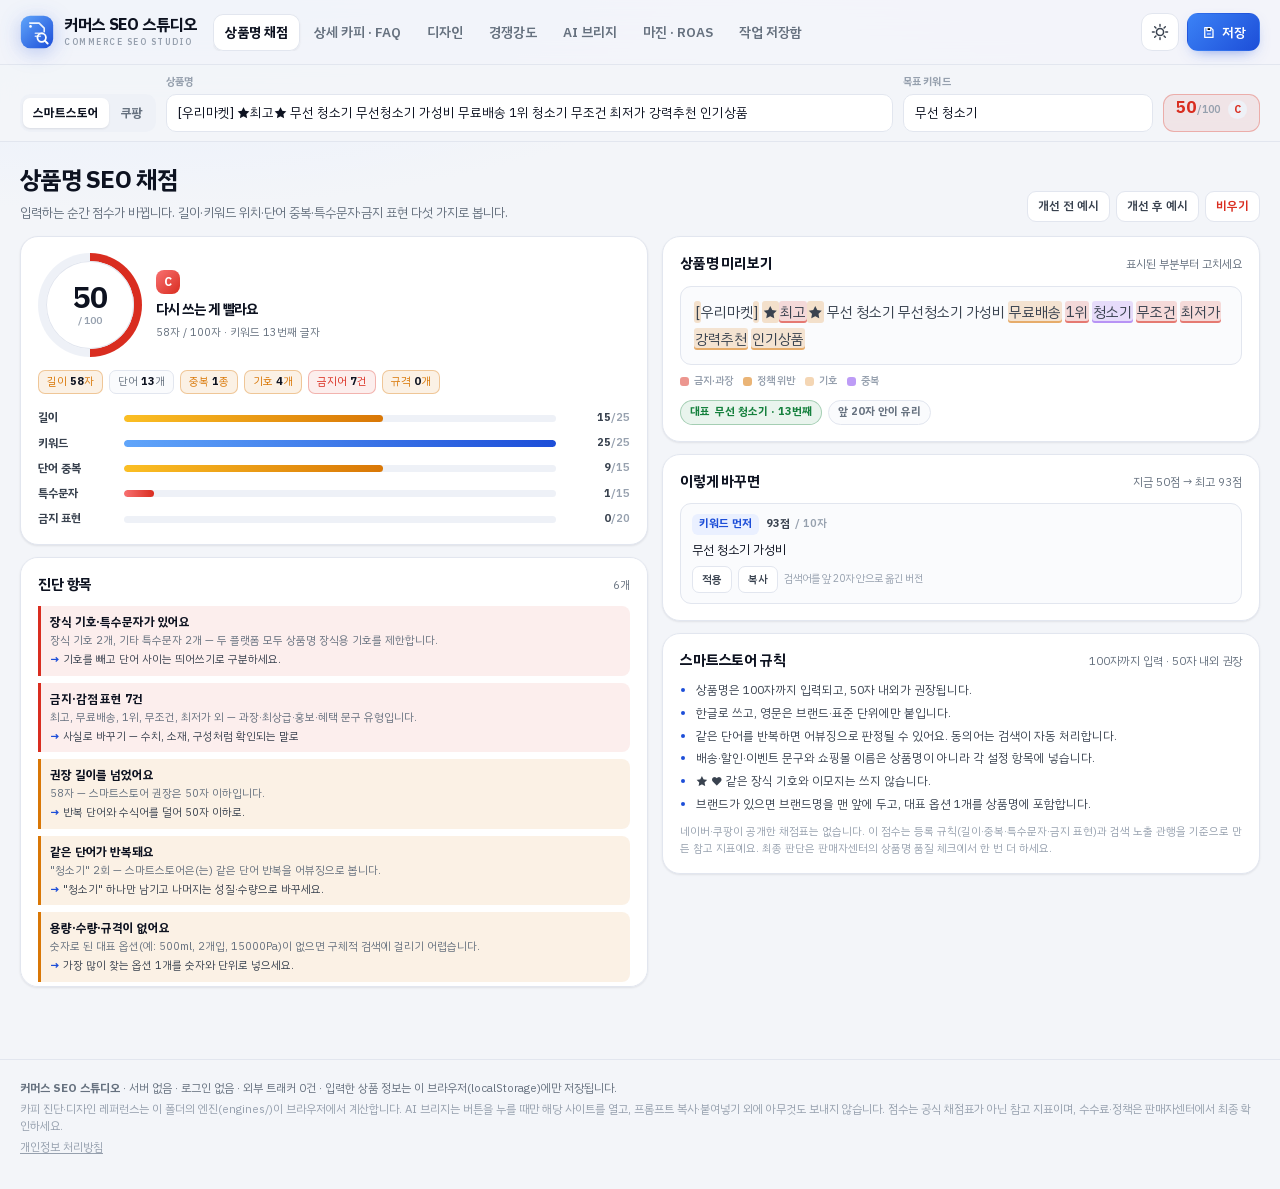
==== index.html @ bd9a681f "Deploy commerce-seo-studio static app (production files only)" ====
<!DOCTYPE html>
<html lang="ko" data-theme="light">
<head>
<meta charset="utf-8" />
<meta name="viewport" content="width=device-width, initial-scale=1, viewport-fit=cover" />
<title>커머스 SEO 스튜디오 — 상품명 채점 · 카피 심리학 · 핀터레스트 디자인 · 마진 ROAS</title>
<meta name="description" content="스마트스토어·쿠팡 상품명을 100점으로 채점하고, 8대 심리 트리거로 상세 카피를 진단하며, 핀터레스트 레퍼런스 3~4안으로 상세페이지를 리디자인합니다. 내 구독 AI 브리지 포함. 서버 없이 브라우저에만 저장됩니다." />
<meta name="theme-color" content="#ffffff" />
<meta name="color-scheme" content="light dark" />
<link rel="icon" href="favicon.svg" type="image/svg+xml" />
<link rel="stylesheet" href="styles.css" />
</head>
<body data-tab="score">
<a class="skip-link" href="#main">본문으로 바로가기</a>

<header class="topbar">
  <div class="topbar-inner">
    <a class="brand" href="#" data-action="go-score" aria-label="커머스 SEO 스튜디오 홈">
      <span class="brand-mark" aria-hidden="true">
        <svg viewBox="0 0 40 40" width="34" height="34">
          <defs>
            <linearGradient id="brandGrad" x1="0" y1="0" x2="1" y2="1">
              <stop offset="0" stop-color="#60a5fa" /><stop offset="1" stop-color="#1d4ed8" />
            </linearGradient>
          </defs>
          <rect x="1" y="1" width="38" height="38" rx="11" fill="url(#brandGrad)" />
          <path d="M11.5 9.5h11l6 6v4.2" fill="none" stroke="#fff" stroke-opacity=".9" stroke-width="1.9" stroke-linecap="round" stroke-linejoin="round" />
          <circle cx="12.4" cy="13.4" r="1.5" fill="#fff" />
          <path d="M18 21.5h9M18 25h6" stroke="#fff" stroke-opacity=".75" stroke-width="1.8" stroke-linecap="round" />
          <circle cx="25.5" cy="26.5" r="5" fill="none" stroke="#fff" stroke-width="2.1" />
          <path d="M29.2 30.2l3.3 3.3" stroke="#fff" stroke-width="2.3" stroke-linecap="round" />
        </svg>
      </span>
      <span class="brand-text">
        <strong>커머스 SEO 스튜디오</strong>
        <small>COMMERCE SEO STUDIO</small>
      </span>
    </a>

    <nav class="tabs" role="tablist" aria-label="주요 화면">
      <button class="tab is-active" role="tab" aria-selected="true" data-tab="score" aria-controls="view-score">상품명 채점</button>
      <button class="tab" role="tab" aria-selected="false" data-tab="copy" aria-controls="view-copy">상세 카피 · FAQ</button>
      <button class="tab" role="tab" aria-selected="false" data-tab="design" aria-controls="view-design">디자인</button>
      <button class="tab" role="tab" aria-selected="false" data-tab="compet" aria-controls="view-compet">경쟁강도</button>
      <button class="tab" role="tab" aria-selected="false" data-tab="bridge" aria-controls="view-bridge">AI 브리지</button>
      <button class="tab" role="tab" aria-selected="false" data-tab="margin" aria-controls="view-margin">마진 · ROAS</button>
      <button class="tab" role="tab" aria-selected="false" data-tab="saved" aria-controls="view-saved">작업 저장함<span class="tab-count" id="savedCount" hidden>0</span></button>
    </nav>

    <div class="top-actions">
      <button type="button" class="icon-btn" data-action="toggle-theme" aria-label="다크 모드로 전환" title="라이트/다크">
        <svg class="ico-sun" viewBox="0 0 20 20" width="18" height="18" aria-hidden="true"><circle cx="10" cy="10" r="4" fill="none" stroke="currentColor" stroke-width="1.7"/><path d="M10 1.6v2M10 16.4v2M1.6 10h2M16.4 10h2M4.1 4.1l1.4 1.4M14.5 14.5l1.4 1.4M15.9 4.1l-1.4 1.4M5.5 14.5l-1.4 1.4" stroke="currentColor" stroke-width="1.6" stroke-linecap="round"/></svg>
        <svg class="ico-moon" viewBox="0 0 20 20" width="18" height="18" aria-hidden="true"><path d="M16.5 12.4A7 7 0 0 1 7.6 3.5a7 7 0 1 0 8.9 8.9z" fill="none" stroke="currentColor" stroke-width="1.7" stroke-linejoin="round"/></svg>
      </button>
      <button type="button" class="btn btn-primary" data-action="open-save">
        <svg viewBox="0 0 20 20" width="15" height="15" aria-hidden="true"><path d="M5 3.5h8l3 3v10H5z" fill="none" stroke="currentColor" stroke-width="1.7" stroke-linejoin="round"/><path d="M8 3.5h5v4H8zM8 12h5" stroke="currentColor" stroke-width="1.6" stroke-linejoin="round"/></svg>
        <span class="save-label">저장</span>
      </button>
    </div>
  </div>
</header>

<div class="productbar">
  <div class="productbar-inner">
    <div class="seg" id="platformSeg" role="group" aria-label="플랫폼 선택">
      <button type="button" data-platform="smartstore" class="is-on" aria-pressed="true">스마트스토어</button>
      <button type="button" data-platform="coupang" aria-pressed="false">쿠팡</button>
    </div>

    <label class="pb-field pb-name">
      <span>상품명</span>
      <input id="productName" type="text" autocomplete="off" spellcheck="false" placeholder="예: 모아 무선 핸디 청소기 M2 15000Pa" />
    </label>

    <label class="pb-field pb-kw">
      <span>목표 키워드</span>
      <input id="productKeyword" type="text" autocomplete="off" spellcheck="false" placeholder="예: 무선 청소기 (쉼표로 여러 개)" />
    </label>

    <button type="button" class="score-chip" id="scoreChip" data-action="go-score" aria-label="상품명 점수 자세히 보기">
      <b id="chipScore">0</b><span>/100</span>
      <em id="chipGrade">대기</em>
    </button>
  </div>
</div>

<main id="main" tabindex="-1">

  <!-- ── 1. 상품명 채점 ─────────────────────────────── -->
  <section class="view" id="view-score" role="tabpanel" aria-label="상품명 SEO 채점">
    <div class="view-head">
      <div class="view-title">
        <h1>상품명 SEO 채점</h1>
        <p class="sub">입력하는 순간 점수가 바뀝니다. 길이·키워드 위치·단어 중복·특수문자·금지 표현 다섯 가지로 봅니다.</p>
      </div>
      <div class="view-actions">
        <button class="btn btn-ghost btn-sm" data-action="load-sample" data-sample="sample-before">개선 전 예시</button>
        <button class="btn btn-ghost btn-sm" data-action="load-sample" data-sample="sample-after">개선 후 예시</button>
        <button class="btn btn-ghost btn-sm danger" data-action="clear-product">비우기</button>
      </div>
    </div>

    <div class="score-grid">
      <div class="col">
        <div class="panel score-panel">
          <div class="score-head">
            <div class="ring" id="scoreRing" style="--p:0">
              <div class="ring-in"><b id="scoreTotal">0</b><span>/ 100</span></div>
            </div>
            <div class="score-meta">
              <span class="badge grade c" id="scoreGrade">C</span>
              <strong id="scoreLabel">상품명을 입력하세요</strong>
              <span class="muted" id="scoreSub">상품명과 목표 키워드를 넣으면 바로 채점합니다</span>
            </div>
          </div>
          <div class="counters" id="metricChips"></div>
          <div class="parts" id="scoreParts"></div>
        </div>

        <div class="panel issues-panel">
          <div class="panel-head"><h2>진단 항목</h2><span class="muted" id="issueCount">0</span></div>
          <div id="issueList" class="issue-list"></div>
        </div>
      </div>

      <div class="col">
        <div class="panel">
          <div class="panel-head"><h2>상품명 미리보기</h2><span class="muted">표시된 부분부터 고치세요</span></div>
          <div class="name-preview" id="namePreview"><span class="muted">상품명을 입력하면 문제 구간을 표시합니다.</span></div>
          <div class="preview-legend">
            <span><i class="lg claim"></i>금지·과장</span>
            <span><i class="lg policy"></i>정책 위반</span>
            <span><i class="lg symbol"></i>기호</span>
            <span><i class="lg dup"></i>중복</span>
          </div>
          <div class="kw-check" id="keywordCheck"></div>
        </div>

        <div class="panel">
          <div class="panel-head"><h2>이렇게 바꾸면</h2><span class="muted" id="suggestHint">금지어·중복·기호를 걷어낸 버전</span></div>
          <div id="suggestList" class="suggest-list"></div>
        </div>

        <div class="panel rules-panel">
          <div class="panel-head"><h2 id="ruleTitle">스마트스토어 규칙</h2><span class="muted" id="ruleSummary"></span></div>
          <ul class="rule-list" id="ruleList"></ul>
          <p class="foot-note" id="ruleNote"></p>
        </div>
      </div>
    </div>
  </section>

  <!-- ── 2. 상세 카피 ──────────────────────────────── -->
  <section class="view" id="view-copy" role="tabpanel" aria-label="상세페이지 카피와 FAQ" hidden>
    <div class="view-head">
      <div class="view-title">
        <h1>상세페이지 7단 카피 &amp; FAQ</h1>
        <p class="sub">장점 3개만 넣으면 후킹 헤드라인 5종, 7단 설득 카피, 예상 FAQ 5개가 바로 나옵니다. 한 번에 복사해 쓰세요.</p>
      </div>
      <div class="view-actions">
        <button class="btn btn-ghost btn-sm" data-action="copy-kit">전체 복사</button>
        <button class="btn btn-ghost btn-sm" data-action="download-kit">TXT 저장</button>
      </div>
    </div>

    <div class="copy-grid">
      <aside class="panel copy-form">
        <div class="panel-head"><h2>상품 정보</h2><span class="muted">입력하면 바로 생성</span></div>
        <p class="current-product" id="copyCurrent">상품명을 먼저 입력하세요</p>
        <div class="field">
          <label for="copyTarget">타겟 고객</label>
          <input id="copyTarget" type="text" placeholder="예: 원룸에 사는 1~2인 가구" autocomplete="off" />
        </div>
        <div class="field">
          <label for="benefit1">핵심 장점 1</label>
          <input id="benefit1" type="text" placeholder="예: 가벼운 무게로 한 손 청소" autocomplete="off" />
        </div>
        <div class="field">
          <label for="benefit2">핵심 장점 2</label>
          <input id="benefit2" type="text" placeholder="예: 헤파필터로 미세먼지 걸러냄" autocomplete="off" />
        </div>
        <div class="field">
          <label for="benefit3">핵심 장점 3</label>
          <input id="benefit3" type="text" placeholder="예: 충전 후 40분 사용" autocomplete="off" />
        </div>
        <div class="field">
          <label for="copyWeakness">단점·보완점 <span class="field-hint">숨기지 말고 한 줄</span></label>
          <input id="copyWeakness" type="text" placeholder="예: 소음이 조금 큰 편" autocomplete="off" />
        </div>
        <div class="copy-form-actions">
          <button class="btn btn-primary" data-action="copy-kit">전체 복사</button>
          <button class="btn btn-ghost" data-action="go-margin">마진 계산</button>
        </div>
        <p class="foot-note">카피는 입력한 내용을 조합해 만듭니다. 효능·최상급 표현은 넣지 않았습니다.</p>
      </aside>

      <div class="copy-out">
        <div class="panel">
          <div class="panel-head"><h2>후킹 헤드라인 5종</h2><span class="muted">첫 문장으로 쓰기</span></div>
          <div id="headlineList" class="headline-list"></div>
        </div>

        <div class="panel">
          <div class="panel-head"><h2>상세페이지 7단</h2><span class="muted">공감 → 구매 유도</span></div>
          <div id="sectionList" class="section-list"></div>
        </div>

        <div class="panel">
          <div class="panel-head"><h2>고객 예상 FAQ 5개</h2><span class="muted">문의를 미리 막기</span></div>
          <div id="faqList" class="faq-list"></div>
        </div>
      </div>
    </div>

    <div class="studio-stack">
      <div class="panel bridge-copy-panel" id="bridgeCopyPanel" hidden>
        <div class="panel-head"><h2>AI 다듬은 카피 <span class="engine-tag">브리지 결과</span></h2><span class="muted">전체 복사·TXT에 함께 담깁니다</span></div>
        <pre class="section-copy" id="bridgeCopyText"></pre>
        <div class="section-actions">
          <button class="btn btn-ghost" data-action="copy-bridge-copy">복사</button>
          <button class="btn btn-ghost danger" data-action="clear-bridge-copy">빼기</button>
        </div>
      </div>

      <div class="panel psych-panel">
        <div class="panel-head">
          <h2>카피 심리학 진단 <span class="engine-tag">8 트리거</span></h2>
          <span class="muted" id="psychSource">—</span>
        </div>
        <div class="psych-top">
          <div class="psych-score">
            <b id="psychTotal">0</b><span>/100</span>
            <em class="badge grade c" id="psychGrade">—</em>
          </div>
          <div class="psych-summary">
            <strong id="psychTitle">카피를 만들면 바로 진단합니다</strong>
            <p class="muted" id="psychDesc">상품 정보를 넣으면 8개 심리 트리거 점수와 감점 표현을 함께 계산합니다.</p>
            <div class="psych-actions">
              <button class="btn btn-ghost btn-sm" data-action="psych-from-kit">생성 카피 진단</button>
              <button class="btn btn-ghost btn-sm" data-action="psych-correct">추상어·공급자어 자동 교정</button>
              <button class="btn btn-ghost btn-sm" data-action="psych-copy">텍스트 복사</button>
            </div>
          </div>
        </div>
        <div class="trigger-grid" id="triggerGrid"></div>
        <div class="psych-cols">
          <div class="psych-col">
            <h3>먼저 고칠 것 3가지</h3>
            <div class="rec-list" id="psychRecs"></div>
          </div>
          <div class="psych-col">
            <h3>감점 표현 <span class="friction-badge" id="frictionBadge">0</span></h3>
            <div class="friction-list" id="frictionList"></div>
          </div>
        </div>
        <details class="psych-editor">
          <summary>직접 쓴 카피로 진단하기</summary>
          <textarea id="psychText" class="psych-textarea" placeholder="광고 카피·상세페이지 문장을 붙여넣으면 8트리거 점수와 감점 표현을 바로 진단합니다."></textarea>
          <p class="foot-note">여기에 붙여넣은 글은 저장하지 않습니다. 탭을 옮겨도 진단은 유지되지만 새로고침하면 사라집니다.</p>
        </details>
      </div>

      <div class="panel frame-panel">
        <div class="panel-head">
          <h2>4대 프레임워크 변환 <span class="engine-tag">PAS · BAB · AIDA · 4U</span></h2>
          <span class="muted" id="frameHint"></span>
        </div>
        <div class="frame-form">
          <label class="ff"><span>문제 한 줄</span><input id="frameProblem" type="text" autocomplete="off" placeholder="비우면 단점·타겟에서 만듭니다" /></label>
          <label class="ff"><span>증거 숫자 <i>선택</i></span><input id="frameProof" type="text" autocomplete="off" placeholder="예: 누적 8,412명, 재구매 68%" /></label>
          <label class="ff"><span>기한·수량 <i>선택</i></span><input id="frameUrgency" type="text" autocomplete="off" placeholder="예: 금요일 23시 마감" /></label>
          <label class="ff"><span>CTA</span><input id="frameCta" type="text" autocomplete="off" placeholder="3초 만에 확인하기" /></label>
        </div>
        <div class="frame-tabs" id="frameTabs" role="group" aria-label="프레임워크 선택"></div>
        <div class="frame-compare" id="frameCompare"></div>
        <div class="frame-out" id="frameOut"></div>
      </div>
    </div>
  </section>

  <!-- ── 3. 상세페이지 디자인 ───────────────────────── -->
  <section class="view" id="view-design" role="tabpanel" aria-label="상세페이지 디자인 레퍼런스" hidden>
    <div class="view-head">
      <div class="view-title">
        <h1>상세페이지 디자인</h1>
        <p class="sub">상품·타겟 맥락을 분석해 핀터레스트 고전환 레퍼런스 3~4안을 추천합니다. 하나를 고르면 팔레트·서체·여백·실사이미지 배치까지 한 번에 바뀝니다.</p>
      </div>
      <div class="view-actions">
        <button class="btn btn-ghost btn-sm" data-action="design-refresh">다시 추천</button>
        <button class="btn btn-ghost btn-sm" data-action="copy-design-css">CSS 복사</button>
        <button class="btn btn-ghost btn-sm" data-action="copy-design-html">카드 HTML</button>
      </div>
    </div>

    <div class="design-grid">
      <aside class="panel design-side">
        <div class="panel-head"><h2>상품 맥락</h2><span class="muted" id="designContextTag">자동 분석</span></div>
        <p class="current-product" id="designContext">상품명을 먼저 입력하세요</p>
        <div class="field">
          <label for="designIndustry">업종 <span class="field-hint">비우면 본문에서 추론</span></label>
          <select id="designIndustry"></select>
        </div>
        <div class="field">
          <label for="designTitle">미리보기 제목</label>
          <input id="designTitle" type="text" autocomplete="off" placeholder="예: 모아 무선 핸디 청소기 M2" />
        </div>
        <div class="field">
          <label for="designBody">서브 문구</label>
          <input id="designBody" type="text" autocomplete="off" placeholder="장점 1~2개" />
        </div>
        <div class="field-row">
          <div class="field"><label for="designCta">버튼 문구</label><input id="designCta" type="text" autocomplete="off" placeholder="3초 만에 확인하기" /></div>
          <div class="field"><label for="designBadge">배지(가격)</label><input id="designBadge" type="text" autocomplete="off" placeholder="59,000원" /></div>
        </div>
        <p class="foot-note" style="margin-top:0">구도마다 들어가는 제목 길이가 다릅니다. 넘치면 미리보기에서 단어 단위로 줄이고, 이유를 아래 “이 디자인 규칙”에 적습니다.</p>
        <div class="panel-head sub-head"><h2>레퍼런스 이미지</h2><span class="muted">색만 추출</span></div>
        <label class="upload-drop" for="designImage">
          <input type="file" id="designImage" accept="image/*" hidden />
          <span class="ud-title">핀터레스트 이미지 올리기</span>
          <span class="ud-sub">마음에 드는 레퍼런스 1장 → 배경·포인트 색을 뽑아 선택한 구도에 입힙니다.</span>
        </label>
        <div class="palette-out" id="paletteOut"></div>

        <div class="panel-head sub-head"><h2>v2 정밀 도구</h2><span class="muted" id="v2Version">엔진 2.0</span></div>

        <div class="v2-block">
          <div class="v2-step"><b>① 레퍼런스 1클릭 검색</b><span>업종·무드·글자 밀도로 검색어를 만들어 핀터레스트·비핸스를 엽니다.</span></div>
          <div class="ref-links" id="v2RefLinks"></div>
          <p class="foot-note" id="v2RefNote"></p>
        </div>

        <div class="v2-block">
          <div class="v2-step"><b>② 폰트 믹스 · 종이 질감</b><span>같은 구도에서 AI 티를 걷어내는 두 가지.</span></div>
          <div class="field-row">
            <div class="field"><label for="v2FontMix">폰트 믹스</label><select id="v2FontMix"></select></div>
            <div class="field"><label for="v2Grain">종이 질감</label><select id="v2Grain"></select></div>
          </div>
          <p class="mix-note" id="v2MixNote"></p>
          <div class="density-line" id="v2Density"></div>
        </div>

        <div class="v2-block">
          <div class="v2-step"><b>③ 내 브랜드 키트</b><span>색·폰트·질감·구도를 고정해 다음 상품에도 그대로 씁니다.</span></div>
          <input id="v2KitName" class="kit-name" type="text" maxlength="24" autocomplete="off" placeholder="예: 미니멀 리빙 브랜드" aria-label="브랜드 키트 이름" />
          <div class="palette-actions">
            <button type="button" class="btn btn-ghost" data-action="v2-save-kit">현재 카드 고정</button>
            <button type="button" class="btn btn-ghost" data-action="v2-copy-kit">JSON 복사</button>
          </div>
          <div class="kit-list" id="v2KitList"></div>
          <details class="kit-import">
            <summary>저장한 키트 JSON 붙여넣기</summary>
            <textarea id="v2KitJson" rows="3" spellcheck="false" placeholder='{"schema":"designref.brandkit/2", …}'></textarea>
            <button type="button" class="btn btn-ghost" data-action="v2-import-kit">이 키트 불러오기</button>
          </details>
        </div>
      </aside>


      <div class="design-main">
        <div class="panel">
          <div class="panel-head"><h2>레퍼런스 3~4안</h2><span class="muted" id="designContextLine"></span></div>
          <div class="ref-grid" id="refGrid"></div>
          <p class="foot-note" id="designNote"></p>
        </div>
        <div class="panel">
          <div class="panel-head"><h2>상세페이지 카드 미리보기</h2><span class="muted" id="designAppliedName"></span></div>
          <div class="design-stage" id="designStage"></div>
        </div>
        <div class="panel v2-card-panel">
          <div class="panel-head"><h2>v2 정밀 카드 <span class="engine-tag">폰트 믹스 · 질감 · 브랜드 고정</span></h2><span class="muted" id="v2CardName"></span></div>
          <div class="v2-stage" id="v2Stage"></div>
          <div class="v2-meta" id="v2Meta"></div>
          <div class="warn-list" id="v2Warnings"></div>
          <div class="copy-form-actions">
            <button type="button" class="btn btn-ghost" data-action="v2-copy-html">카드 HTML</button>
            <button type="button" class="btn btn-ghost" data-action="v2-copy-css">카드 CSS</button>
            <button type="button" class="btn btn-ghost" data-action="v2-reset">프리셋으로 돌아가기</button>
          </div>
        </div>

        <div class="panel v2-bp-panel">
          <div class="panel-head"><h2>레퍼런스 사진 → 90% 설계도 복제</h2><span class="muted" id="v2BpState">사진 1장 → JSON 1개</span></div>
          <p class="foot-note">마음에 드는 상세페이지 사진을 구독 중인 AI에 첨부하고 아래 프롬프트를 붙여넣으세요. AI가 좌표·색·폰트를 잰 JSON을 주면, 그대로 넣어 같은 구도의 카드를 이 앱에서 다시 그립니다.</p>
          <div class="bridge-actions v2-bp-actions">
            <button type="button" class="btn btn-ghost" data-action="v2-copy-vision">해부 프롬프트 복사</button>
            <button type="button" class="btn btn-ghost btn-ai chatgpt" data-action="v2-open-vision" data-target="chatgpt">ChatGPT</button>
            <button type="button" class="btn btn-ghost btn-ai claude" data-action="v2-open-vision" data-target="claude">Claude</button>
            <button type="button" class="btn btn-ghost btn-ai gemini" data-action="v2-open-vision" data-target="gemini">Gemini</button>
          </div>
          <label class="field v2-bp-field">
            <span>AI가 준 블루프린트 JSON <em class="field-hint">설명·코드블록이 섞여도 읽습니다</em></span>
            <textarea id="v2BlueprintText" rows="6" spellcheck="false" placeholder='{"canvas":{"ratio":"4:5"},"margin":0.06,"title":{…}}'></textarea>
          </label>
          <div class="bridge-result-actions">
            <button type="button" class="btn btn-primary" data-action="v2-render-blueprint">설계도 복제 렌더</button>
            <button type="button" class="btn btn-ghost" data-action="v2-sample-blueprint">예시 JSON 채우기</button>
            <button type="button" class="btn btn-ghost" data-action="v2-save-blueprint-kit">브랜드 키트로 저장</button>
          </div>
          <div class="v2-meta" id="v2BpMeta"></div>
          <div class="warn-list" id="v2BpWarnings"></div>
        </div>

        <div class="panel">
          <div class="panel-head"><h2>이 디자인 규칙</h2><span class="muted">팔레트 · 타이포 · 레이아웃 · 실사이미지</span></div>
          <div class="dna-grid" id="designDna"></div>
          <ul class="rule-list" id="designChecklist"></ul>
          <div class="warn-list" id="designWarnings"></div>
        </div>
      </div>
    </div>
  </section>

  <!-- ── 4. 연관키워드 경쟁강도 ─────────────────────── -->
  <section class="view" id="view-compet" role="tabpanel" aria-label="연관키워드 경쟁강도 계산기" hidden>
    <div class="view-head">
      <div class="view-title">
        <h1>연관키워드 경쟁강도 1초 계산기</h1>
        <p class="sub">경쟁강도 = 네이버 쇼핑 등록 상품수 ÷ 월 검색량(PC+모바일). 세 숫자만 넣으면 등급과 추천 순서가 바로 나옵니다. 표를 통째로 붙여넣으면 50개도 한 번에 계산합니다.</p>
      </div>
      <div class="view-actions">
        <button class="btn btn-ghost btn-sm" data-action="load-compet-sample">예시 6개</button>
        <button class="btn btn-ghost btn-sm" data-action="copy-compet-csv">표 복사</button>
        <button class="btn btn-ghost btn-sm" data-action="download-compet-csv">CSV 저장</button>
      </div>
    </div>

    <div class="compet-grid">
      <aside class="panel compet-form">
        <div class="panel-head"><h2>1초 계산기</h2><span class="muted" id="competTag">즉시 계산</span></div>
        <label class="field">
          <span>키워드</span>
          <input id="compKeyword" type="text" autocomplete="off" spellcheck="false" placeholder="예: 원룸 청소기" />
        </label>
        <div class="field-row">
          <div class="field">
            <label for="compPc">PC 검색 <span class="field-hint">월</span></label>
            <input id="compPc" type="text" inputmode="numeric" autocomplete="off" placeholder="3100" />
          </div>
          <div class="field">
            <label for="compMobile">모바일 검색 <span class="field-hint">월</span></label>
            <input id="compMobile" type="text" inputmode="numeric" autocomplete="off" placeholder="12400" />
          </div>
        </div>
        <label class="field">
          <span>네이버 쇼핑 등록 상품수</span>
          <input id="compProducts" type="text" inputmode="numeric" autocomplete="off" placeholder="9800" />
        </label>
        <div class="compet-result" id="competResult"></div>
        <div class="copy-form-actions">
          <button class="btn btn-primary" data-action="compet-add">목록에 추가</button>
          <button class="btn btn-ghost" data-action="compet-use">목표 키워드로</button>
        </div>
        <p class="foot-note" id="competNote"></p>
      </aside>

      <div class="compet-main">
        <div class="panel">
          <div class="panel-head"><h2>일괄 계산</h2><span class="muted">표 붙여넣기 · CSV 파일</span></div>
          <div class="field-row comp-format-row">
            <label class="field">
              <span>열 순서</span>
              <select id="compFormat">
                <option value="auto" selected>자동 (4열 우선)</option>
                <option value="4">키워드 · PC · 모바일 · 상품수</option>
                <option value="3">키워드 · 총검색 · 상품수</option>
              </select>
            </label>
            <label class="field">
              <span>CSV 파일 <em class="field-hint">선택</em></span>
              <input id="compFile" type="file" accept=".csv,.tsv,.txt,text/csv" />
            </label>
          </div>
          <label class="field">
            <span>표 붙여넣기 <em class="field-hint">엑셀·키워드툴에서 그대로 Ctrl+V</em></span>
            <textarea id="compBulk" rows="5" spellcheck="false" placeholder="키워드,PC검색,모바일검색,상품수&#10;원룸 청소기,3100,12400,9800&#10;캠핑 청소기,1800,6200,540"></textarea>
          </label>
          <div class="bridge-result-actions">
            <button class="btn btn-primary" data-action="compet-calc">계산</button>
            <button class="btn btn-ghost" data-action="compet-clear">표 비우기</button>
          </div>
          <div class="parse-status" id="compParseStatus"></div>
        </div>

        <div class="panel">
          <div class="panel-head"><h2>추천 정렬</h2><span class="muted" id="competSummary"></span></div>
          <div class="chip-row sort-chips" id="competSort" role="group" aria-label="정렬 기준"></div>
          <div class="compet-best" id="competBest"></div>
          <div class="table-scroll">
            <table class="sim-table compet-table">
              <thead>
                <tr><th>#</th><th>키워드</th><th>월검색</th><th>상품수</th><th>경쟁강도</th><th>등급</th><th>추천</th><th>판정</th><th></th></tr>
              </thead>
              <tbody id="competRows"></tbody>
            </table>
          </div>
          <div class="empty" id="competEmpty">
            <p><strong>아직 계산한 키워드가 없습니다.</strong></p>
            <p class="muted">왼쪽에 세 숫자를 넣거나, 표를 붙여넣고 <b>계산</b>을 누르세요.</p>
            <button class="btn btn-ghost" data-action="load-compet-sample">예시 6개로 시작하기</button>
          </div>
          <p class="foot-note" id="competFoot"></p>
        </div>
      </div>
    </div>
  </section>

  <!-- ── 5. 내 구독 AI 브리지 ───────────────────────── -->
  <section class="view" id="view-bridge" role="tabpanel" aria-label="내 구독 AI 원클릭 브리지" hidden>
    <div class="view-head">
      <div class="view-title">
        <h1>내 구독 AI 브리지</h1>
        <p class="sub">API 추가 결제 없이, 이미 구독 중인 ChatGPT·Claude·Gemini에 이 앱이 만든 프롬프트를 그대로 넣고 결과만 붙여넣으세요. 프롬프트는 자동 복사되고 새 창이 열립니다.</p>
      </div>
      <div class="view-actions">
        <button class="btn btn-ghost btn-sm" data-action="copy-prompt">프롬프트 복사</button>
        <button class="btn btn-ghost btn-sm" data-action="go-copy">카피 탭으로</button>
      </div>
    </div>

    <div class="bridge-grid">
      <div class="panel">
        <div class="panel-head"><h2>1. 시킬 일</h2><span class="muted" id="promptChars">0자</span></div>
        <div class="chip-row" id="bridgeTasks"></div>
        <div class="prompt-box">
          <div class="prompt-head"><strong id="promptTitle">—</strong></div>
          <pre class="prompt-text" id="promptText"></pre>
        </div>
        <div class="bridge-actions" id="bridgeActions"></div>
        <p class="foot-note">새 창이 차단되면 프롬프트는 이미 복사되어 있으니 구독 중인 앱을 직접 열어 붙여넣으세요. 이 앱은 어떤 로그인 정보도 보지 않습니다.</p>
      </div>

      <div class="panel">
        <div class="panel-head"><h2>2. 결과 붙여넣기</h2><span class="muted" id="bridgeApplyHint"></span></div>
        <textarea id="bridgeResult" class="bridge-textarea" placeholder="AI가 준 답변을 그대로 붙여넣으세요. 형식이 조금 달라도 읽어서 적용합니다."></textarea>
        <div class="bridge-result-actions">
          <button class="btn btn-primary" data-action="apply-bridge">결과 적용</button>
          <button class="btn btn-ghost" data-action="clear-bridge">지우기</button>
        </div>
        <div class="bridge-applied" id="bridgeApplied"></div>

        <details class="gemini-api">
          <summary>선택: 무료 Gemini API 키로 바로 실행</summary>
          <p class="foot-note">키가 있으면 새 창 없이 이 화면에서 결과를 받습니다. 키는 이 브라우저(localStorage)에만 저장되고, 실행할 때만 Google 엔드포인트로 보냅니다. 무료 등급은 분당 요청 수 제한이 있습니다.</p>
          <div class="field-row api-row">
            <input id="geminiKey" type="password" autocomplete="off" spellcheck="false" placeholder="API 키 (AIza…)" aria-label="Gemini API 키" />
            <button class="btn btn-ghost" data-action="save-gemini-key">키 저장</button>
            <button class="btn btn-ghost danger" data-action="clear-gemini-key">삭제</button>
          </div>
          <div class="field-row api-row">
            <select id="geminiModel" aria-label="Gemini 모델">
              <option value="gemini-2.5-flash">gemini-2.5-flash</option>
              <option value="gemini-2.0-flash">gemini-2.0-flash</option>
            </select>
            <button class="btn btn-primary" data-action="run-gemini">Gemini API로 실행</button>
          </div>
          <p class="foot-note" id="geminiNote">키를 저장하지 않았습니다.</p>
        </details>
      </div>
    </div>
  </section>

  <!-- ── 6. 마진 · ROAS ────────────────────────────── -->
  <section class="view" id="view-margin" role="tabpanel" aria-label="셀러 마진과 광고 손익" hidden>
    <div class="view-head">
      <div class="view-title">
        <h1>셀러 마진 &amp; 광고 손익</h1>
        <p class="sub">1건 팔 때 남는 돈과, 광고비를 얼마까지 쓸 수 있는지(손익분기 ROAS)를 계산합니다. 가격을 바꿔 보세요.</p>
      </div>
      <div class="view-actions">
        <button class="btn btn-ghost btn-sm" data-action="load-margin-sample">예시 값</button>
        <button class="btn btn-ghost btn-sm danger" data-action="clear-margin">비우기</button>
      </div>
    </div>

    <div class="margin-grid">
      <aside class="panel margin-form">
        <div class="panel-head"><h2>원가·비용</h2><span class="muted">원 단위</span></div>
        <div class="field">
          <label for="mPrice">판매가</label>
          <input id="mPrice" type="number" inputmode="numeric" min="0" step="100" placeholder="59000" />
        </div>
        <div class="field-row">
          <div class="field">
            <label for="mCost">원가</label>
            <input id="mCost" type="number" inputmode="numeric" min="0" step="100" placeholder="24000" />
          </div>
          <div class="field">
            <label for="mShipping">내가 내는 배송비</label>
            <input id="mShipping" type="number" inputmode="numeric" min="0" step="100" placeholder="3000" />
          </div>
        </div>
        <div class="field">
          <label for="mFee">마켓 수수료 (%)</label>
          <input id="mFee" type="number" inputmode="decimal" min="0" max="50" step="0.1" placeholder="10" />
          <div class="chip-row" id="feePresets"></div>
        </div>
        <div class="field">
          <label for="mAd">판매 1건당 광고비</label>
          <input id="mAd" type="number" inputmode="numeric" min="0" step="100" placeholder="9000" />
        </div>
        <p class="foot-note" id="marginNote">수수료율은 판매자센터에 표시된 내 카테고리 실제 요율을 넣으세요.</p>
      </aside>

      <div class="margin-out">
        <div class="verdict" id="verdict">
          <div>
            <span class="verdict-label">1건 판매 기준</span>
            <strong id="verdictTitle">값을 입력하세요</strong>
            <p id="verdictSub">판매가와 원가를 넣으면 순이익이 계산됩니다.</p>
          </div>
          <div class="verdict-net"><span>순이익</span><b id="verdictNet">—</b></div>
        </div>

        <div class="metric-grid" id="marginMetrics"></div>

        <div class="panel">
          <div class="panel-head"><h2>광고 ROAS 손익분기</h2><span class="muted" id="roasHint"></span></div>
          <div class="roas-gauge" id="roasGauge">
            <div class="roas-legend"><span>현재 ROAS</span><b id="curRoas">—</b></div>
            <div class="roas-track"><i id="roasBar"></i><span class="roas-mark" id="roasMark" hidden aria-hidden="true"></span></div>
            <div class="roas-legend"><span>손익분기 ROAS</span><b id="bepRoas">—</b></div>
          </div>
          <p class="roas-note" id="roasNote"></p>
        </div>

        <div class="panel">
          <div class="panel-head"><h2>가격 시뮬레이션</h2><span class="muted">±20% · 같은 원가·수수료·광고비</span></div>
          <div class="table-scroll">
            <table class="sim-table" id="simTable">
              <thead>
                <tr><th>판매가</th><th>수수료</th><th>순이익</th><th>마진율</th><th>BEP ROAS</th></tr>
              </thead>
              <tbody id="simBody"></tbody>
            </table>
          </div>
        </div>
      </div>
    </div>
  </section>

  <!-- ── 7. 작업 저장함 ────────────────────────────── -->
  <section class="view" id="view-saved" role="tabpanel" aria-label="작업 저장함" hidden>
    <div class="view-head">
      <div class="view-title">
        <h1>작업 저장함</h1>
        <p class="sub">상품별 점수·마진·메모를 한 곳에. 열어서 이어 작업하고 CSV·JSON으로 내보냅니다.</p>
      </div>
      <div class="view-actions">
        <button class="btn btn-primary btn-sm" data-action="open-save">현재 상품 저장</button>
        <button class="btn btn-ghost btn-sm" data-action="export-csv">CSV</button>
        <button class="btn btn-ghost btn-sm" data-action="export-json">JSON</button>
        <button class="btn btn-ghost btn-sm" data-action="import-json">가져오기</button>
      </div>
    </div>

    <div class="panel toolbar">
      <div class="chip-row" id="savedChips" role="group" aria-label="상태 필터"></div>
      <label class="sort" for="savedSort"><span>정렬</span>
        <select id="savedSort">
          <option value="recent">최근 저장</option>
          <option value="score">점수 높은 순</option>
          <option value="profit">순이익 높은 순</option>
          <option value="name">상품명 가나다</option>
        </select>
      </label>
    </div>

    <div class="panel table-panel">
      <div class="saved-table" id="savedTable">
        <div class="saved-row saved-head">
          <span>상품</span><span>플랫폼</span><span class="num">점수</span><span class="num">순이익</span><span class="num">마진율</span><span>상태</span><span class="num">저장일</span><span class="right">관리</span>
        </div>
        <div id="savedRows"></div>
      </div>
      <div class="empty" id="savedEmpty">
        <p><strong>아직 저장한 상품이 없습니다.</strong></p>
        <p class="muted">위 입력칸에 상품명을 넣고 <b>저장</b>을 누르면 여기로 들어옵니다.</p>
        <button class="btn btn-ghost" data-action="load-sample" data-sample="sample-before">예시로 시작하기</button>
      </div>
      <div class="table-foot">
        <span id="savedFoot">0개</span>
        <span class="muted">저장한 작업은 이 브라우저에만 남습니다.</span>
      </div>
    </div>
    <input type="file" id="importFile" accept=".json,application/json" hidden />
  </section>
</main>

<footer class="footer">
  <div class="footer-inner">
    <p><strong>커머스 SEO 스튜디오</strong> · 서버 없음 · 로그인 없음 · 외부 트래커 0건 · 입력한 상품 정보는 이 브라우저(localStorage)에만 저장됩니다.</p>
    <p class="muted">카피 진단·디자인 레퍼런스는 이 폴더의 엔진(engines/)이 브라우저에서 계산합니다. AI 브리지는 버튼을 누를 때만 해당 사이트를 열고, 프롬프트 복사·붙여넣기 외에 아무것도 보내지 않습니다. 점수는 공식 채점표가 아닌 참고 지표이며, 수수료·정책은 판매자센터에서 최종 확인하세요.</p>
    <p class="muted"><a href="privacy.html">개인정보 처리방침</a></p>
  </div>
</footer>

<div class="modal-root" id="modalRoot" hidden></div>
<div class="toast-root" id="toastRoot" aria-live="polite"></div>

<script src="engines/copy-psych-engine.js"></script>
<script src="engines/design-ref-engine.js"></script>
<script src="core.js"></script>
<script src="data.js"></script>
<script src="app.js"></script>
</body>
</html>
---- styles.css ----
/* ============================================================
   커머스 SEO 스튜디오 · styles.css
   떡상 레이더·블로그 SEO 스튜디오와 같은 패밀리 룩.
   라이트 우선, [data-theme="dark"]로 전환. 빌드 없음.
   ============================================================ */

@font-face {
  font-family: 'PlexKR';
  src: url('assets/fonts/plexkr-Regular.woff2') format('woff2');
  font-weight: 400; font-style: normal; font-display: swap;
}
@font-face {
  font-family: 'PlexKR';
  src: url('assets/fonts/plexkr-SemiBold.woff2') format('woff2');
  font-weight: 500 600; font-style: normal; font-display: swap;
}
@font-face {
  font-family: 'PlexKR';
  src: url('assets/fonts/plexkr-Bold.woff2') format('woff2');
  font-weight: 700 900; font-style: normal; font-display: swap;
}

:root {
  --font: 'PlexKR', -apple-system, BlinkMacSystemFont, 'Segoe UI', 'Apple SD Gothic Neo', 'Malgun Gothic', sans-serif;
  --mono: ui-monospace, SFMono-Regular, Menlo, Consolas, monospace;
  --bg: #f3f5f9;
  --bg-grad: radial-gradient(1200px 500px at 10% -10%, #e2ecff 0%, rgba(226, 236, 255, 0) 60%),
             radial-gradient(1000px 460px at 96% -18%, #ede9ff 0%, rgba(237, 233, 255, 0) 62%);
  --surface: #ffffff;
  --surface-2: #fafbfd;
  --surface-3: #eef1f7;
  --line: #e2e6ef;
  --line-strong: #d2d8e5;
  --ink: #0d1220;
  --ink-2: #39424f;
  --ink-3: #66717f;
  --ink-4: #96a0ae;
  --brand: #1d4ed8;
  --brand-2: #60a5fa;
  --brand-soft: #eaf0ff;
  --accent: #7c3aed;
  --accent-soft: rgba(124, 58, 237, .1);
  --amber: #d97706;
  --amber-soft: rgba(217, 119, 6, .1);
  --danger: #d92d20;
  --danger-soft: rgba(217, 45, 32, .08);
  --info: #2563eb;
  --ok: #15803d;
  --ok-soft: rgba(21, 128, 61, .09);
  --shadow-1: 0 1px 2px rgba(13, 18, 32, .05), 0 1px 3px rgba(13, 18, 32, .04);
  --shadow-2: 0 10px 30px -12px rgba(13, 18, 32, .24), 0 2px 8px rgba(13, 18, 32, .04);
  --shadow-3: 0 30px 80px -30px rgba(9, 14, 26, .45);
  --r-sm: 9px;
  --r-md: 13px;
  --r-lg: 18px;
  --r-xl: 22px;
  --maxw: 1480px;
  --topbar-h: 64px;
}

[data-theme="dark"] {
  --bg: #070a12;
  --bg-grad: radial-gradient(1200px 520px at 10% -12%, rgba(29, 78, 216, .22) 0%, rgba(29, 78, 216, 0) 62%),
             radial-gradient(1000px 480px at 92% -18%, rgba(124, 58, 237, .18) 0%, rgba(124, 58, 237, 0) 60%);
  --surface: #0f141e;
  --surface-2: #131926;
  --surface-3: #1a2233;
  --line: #232c3d;
  --line-strong: #2e3a4f;
  --ink: #f1f4fa;
  --ink-2: #c3ccdb;
  --ink-3: #8b97a9;
  --ink-4: #5f6b7e;
  --brand: #6fa1ff;
  --brand-2: #93bbff;
  --brand-soft: rgba(111, 161, 255, .14);
  --amber: #fbbf24;
  --danger: #f87171;
  --ok: #4ade80;
  --ok-soft: rgba(74, 222, 128, .12);
  --shadow-1: 0 1px 2px rgba(0, 0, 0, .4);
  --shadow-2: 0 16px 40px -20px rgba(0, 0, 0, .9), 0 2px 10px rgba(0, 0, 0, .3);
  --shadow-3: 0 40px 100px -40px #000;
}

* { box-sizing: border-box; }
[hidden] { display: none !important; }
html { -webkit-text-size-adjust: 100%; }
body {
  margin: 0;
  font-family: var(--font);
  background: var(--bg);
  background-image: var(--bg-grad);
  background-attachment: fixed;
  color: var(--ink);
  font-size: 14px;
  line-height: 1.5;
  -webkit-font-smoothing: antialiased;
  text-rendering: optimizeLegibility;
}
h1, h2, h3, h4 { margin: 0; font-weight: 700; letter-spacing: -.01em; }
p { margin: 0; }
a { color: inherit; text-decoration: none; }
button, input, textarea, select { font-family: inherit; }
::selection { background: rgba(29, 78, 216, .18); }

.sr-only {
  position: absolute; width: 1px; height: 1px; padding: 0; margin: -1px;
  overflow: hidden; clip: rect(0 0 0 0); white-space: nowrap; border: 0;
}
.skip-link {
  position: fixed; left: 12px; top: -60px; z-index: 200;
  background: var(--ink); color: var(--surface); padding: 10px 14px; border-radius: 10px;
  transition: top .15s ease;
}
.skip-link:focus { top: 12px; }
:focus-visible { outline: 2px solid var(--brand); outline-offset: 2px; border-radius: 6px; }
.muted { color: var(--ink-3); }

/* ── top bar ─────────────────────────────────────── */
.topbar {
  position: sticky; top: 0; z-index: 40;
  background: color-mix(in srgb, var(--bg) 84%, transparent);
  backdrop-filter: saturate(160%) blur(14px);
  -webkit-backdrop-filter: saturate(160%) blur(14px);
  border-bottom: 1px solid var(--line);
}
.topbar-inner {
  max-width: var(--maxw); margin: 0 auto; padding: 9px 20px;
  display: flex; align-items: center; gap: 16px; min-height: var(--topbar-h);
}
.brand { display: flex; align-items: center; gap: 10px; flex: none; }
.brand-mark { display: flex; filter: drop-shadow(0 4px 10px rgba(29, 78, 216, .28)); }
.brand-text { display: flex; flex-direction: column; line-height: 1.1; }
.brand-text strong { font-size: 16px; letter-spacing: -.02em; }
.brand-text small { font-size: 8.5px; letter-spacing: .18em; color: var(--ink-4); font-weight: 600; margin-top: 3px; }

.tabs {
  display: flex; gap: 2px; flex: 1 1 auto; min-width: 0; overflow-x: auto; scrollbar-width: none;
  mask-image: linear-gradient(90deg, #000 0, #000 96%, transparent 100%);
  -webkit-mask-image: linear-gradient(90deg, #000 0, #000 96%, transparent 100%);
}
.tabs::-webkit-scrollbar { display: none; }
.tab {
  position: relative; border: 0; background: transparent; color: var(--ink-3);
  font-size: 13.5px; font-weight: 500; padding: 8px 12px; border-radius: 10px;
  cursor: pointer; white-space: nowrap; display: inline-flex; align-items: center; gap: 6px;
  transition: color .15s, background .15s;
}
.tab:hover { color: var(--ink); background: var(--surface-3); }
.tab.is-active { color: var(--ink); font-weight: 700; background: var(--surface); box-shadow: var(--shadow-1), inset 0 0 0 1px var(--line); }
.tab-count {
  background: var(--brand); color: #fff; border-radius: 999px;
  font-size: 10px; font-weight: 700; padding: 1px 6px; min-width: 18px; text-align: center;
}

.top-actions { display: flex; align-items: center; gap: 8px; flex: none; }
.icon-btn {
  width: 38px; height: 38px; display: grid; place-items: center; flex: none;
  border: 1px solid var(--line); border-radius: 11px; background: var(--surface);
  color: var(--ink-2); cursor: pointer; transition: background .15s, color .15s;
}
.icon-btn:hover { background: var(--surface-3); color: var(--ink); }
[data-theme="light"] .ico-moon { display: none; }
[data-theme="dark"] .ico-sun { display: none; }

.btn {
  display: inline-flex; align-items: center; gap: 6px; justify-content: center;
  border: 1px solid transparent; background: var(--surface-3); color: var(--ink);
  height: 38px; padding: 0 13px; border-radius: 11px; font-size: 13px; font-weight: 600;
  cursor: pointer; white-space: nowrap; transition: transform .12s, filter .15s, background .15s;
}
.btn:hover { filter: brightness(.97); }
.btn:active { transform: translateY(1px); }
.btn-primary {
  background: linear-gradient(135deg, #3b82f6, var(--brand));
  color: #fff; box-shadow: 0 6px 16px -8px rgba(29, 78, 216, .7);
}
.btn-ghost { background: var(--surface); border-color: var(--line); color: var(--ink-2); }
.btn-ghost:hover { background: var(--surface-3); }
.btn.danger { color: var(--danger); }
.btn-sm { height: 31px; padding: 0 10px; font-size: 12px; border-radius: 9px; }

/* ── product bar ─────────────────────────────────── */
.productbar {
  position: sticky; top: var(--topbar-h); z-index: 30;
  background: color-mix(in srgb, var(--bg) 90%, transparent);
  backdrop-filter: blur(12px); -webkit-backdrop-filter: blur(12px);
  border-bottom: 1px solid var(--line);
}
.productbar-inner {
  max-width: var(--maxw); margin: 0 auto; padding: 9px 20px;
  display: flex; align-items: flex-end; gap: 10px; flex-wrap: wrap;
}
.seg { display: inline-flex; background: var(--surface-3); padding: 3px; border-radius: 10px; gap: 2px; flex: none; height: 38px; align-items: center; }
.seg button {
  border: 0; background: transparent; border-radius: 7px; padding: 6px 10px;
  font-size: 12px; font-weight: 700; color: var(--ink-3); cursor: pointer; white-space: nowrap;
}
.seg button.is-on { background: var(--surface); color: var(--ink); box-shadow: var(--shadow-1); }

.pb-field { display: flex; flex-direction: column; gap: 4px; min-width: 0; }
.pb-field > span { font-size: 10.5px; font-weight: 700; color: var(--ink-4); letter-spacing: .01em; }
.pb-field input {
  height: 38px; border: 1px solid var(--line); border-radius: 10px;
  background: var(--surface); color: var(--ink); font-size: 13px; padding: 0 11px; min-width: 0;
}
.pb-field input:focus { outline: none; border-color: color-mix(in srgb, var(--brand) 50%, var(--line)); box-shadow: 0 0 0 3px var(--brand-soft); }
.pb-name { flex: 1 1 340px; }
.pb-kw { flex: 0 1 250px; }
.pb-name input, .pb-kw input { width: 100%; }

.score-chip {
  display: inline-flex; align-items: baseline; gap: 2px; flex: none;
  height: 38px; padding: 0 12px; border-radius: 11px; cursor: pointer;
  border: 1px solid var(--line); background: var(--surface);
  color: var(--ink); font-variant-numeric: tabular-nums;
}
.score-chip b { font-size: 17px; letter-spacing: -.03em; }
.score-chip span { font-size: 10.5px; color: var(--ink-4); font-weight: 600; }
.score-chip em { font-style: normal; font-size: 10.5px; font-weight: 800; margin-left: 6px; padding: 2px 6px; border-radius: 999px; background: var(--surface-3); color: var(--ink-3); }
.score-chip.g-s { border-color: rgba(21, 128, 61, .35); background: var(--ok-soft); }
.score-chip.g-s b, .score-chip.g-s em { color: var(--ok); }
.score-chip.g-a { border-color: rgba(29, 78, 216, .3); background: var(--brand-soft); }
.score-chip.g-a b, .score-chip.g-a em { color: var(--brand); }
.score-chip.g-b { border-color: rgba(217, 119, 6, .35); background: var(--amber-soft); }
.score-chip.g-b b, .score-chip.g-b em { color: var(--amber); }
.score-chip.g-c { border-color: rgba(217, 45, 32, .3); background: var(--danger-soft); }
.score-chip.g-c b, .score-chip.g-c em { color: var(--danger); }

/* ── layout ─────────────────────────────────────── */
main { max-width: var(--maxw); margin: 0 auto; padding: 20px 20px 56px; }
.view-head {
  display: flex; align-items: flex-end; justify-content: space-between; gap: 16px;
  margin-bottom: 14px; flex-wrap: wrap;
}
.view-title h1 { font-size: 24px; letter-spacing: -.03em; }
.view-title .sub { color: var(--ink-3); font-size: 12.8px; margin-top: 5px; max-width: 660px; }
.view-actions { display: flex; gap: 6px; flex-wrap: wrap; }

.panel {
  background: var(--surface); border: 1px solid var(--line); border-radius: var(--r-lg);
  padding: 16px 17px; box-shadow: var(--shadow-1); min-width: 0;
}
.panel-head { display: flex; align-items: baseline; justify-content: space-between; gap: 10px; margin-bottom: 11px; }
.panel-head h2 { font-size: 14.5px; }
.panel-head .muted { font-size: 11.5px; text-align: right; }
.foot-note { font-size: 10.8px; color: var(--ink-4); line-height: 1.55; margin-top: 10px; }

.score-grid { display: grid; grid-template-columns: minmax(0, 1.05fr) minmax(0, 1fr); gap: 14px; align-items: start; }
.score-grid .col { min-width: 0; display: flex; flex-direction: column; gap: 12px; }

/* ── score ──────────────────────────────────────── */
.score-head { display: flex; align-items: center; gap: 14px; flex-wrap: wrap; }
.ring {
  --p: 0; --ring: var(--brand);
  width: 104px; height: 104px; border-radius: 50%; flex: none;
  background: conic-gradient(var(--ring) calc(var(--p) * 1%), var(--surface-3) 0);
  display: grid; place-items: center; position: relative;
}
.ring::after {
  content: ""; position: absolute; inset: 8px; border-radius: 50%; background: var(--surface);
  box-shadow: inset 0 0 0 1px var(--line);
}
.ring-in { position: relative; z-index: 1; display: flex; flex-direction: column; align-items: center; line-height: 1; }
.ring-in b { font-size: 30px; letter-spacing: -.04em; font-variant-numeric: tabular-nums; }
.ring-in span { font-size: 10px; color: var(--ink-4); margin-top: 3px; font-weight: 600; }
.score-meta { display: flex; flex-direction: column; align-items: flex-start; gap: 5px; min-width: 0; }
.score-meta strong { font-size: 14px; letter-spacing: -.02em; }
.score-meta .muted { font-size: 11px; line-height: 1.4; }

.badge {
  display: inline-flex; align-items: center; justify-content: center;
  min-width: 24px; height: 24px; padding: 0 8px; border-radius: 8px;
  font-size: 12px; font-weight: 800; color: #fff; background: var(--ink-4);
}
.badge.grade.s { background: linear-gradient(135deg, #22c55e, #15803d); }
.badge.grade.a { background: linear-gradient(135deg, #3b82f6, #1d4ed8); }
.badge.grade.b { background: linear-gradient(135deg, #fbbf24, #d97706); }
.badge.grade.c { background: linear-gradient(135deg, #f87171, #d92d20); }

.counters { display: flex; flex-wrap: wrap; gap: 6px; margin-top: 13px; }
.counters span {
  font-size: 11px; color: var(--ink-3); background: var(--surface-2); border: 1px solid var(--line);
  border-radius: 7px; padding: 3px 8px;
}
.counters span b { color: var(--ink); font-variant-numeric: tabular-nums; }
.counters span.warn { color: var(--amber); border-color: rgba(217, 119, 6, .35); background: var(--amber-soft); }
.counters span.bad { color: var(--danger); border-color: rgba(217, 45, 32, .3); background: var(--danger-soft); }
.counters span.ok { color: var(--ok); border-color: rgba(21, 128, 61, .3); background: var(--ok-soft); }

.parts { display: flex; flex-direction: column; gap: 8px; margin-top: 15px; }
.part { display: grid; grid-template-columns: 78px 1fr 66px; gap: 8px; align-items: center; }
.part .p-label { font-size: 11.5px; font-weight: 700; color: var(--ink-2); }
.part .p-track { height: 7px; background: var(--surface-3); border-radius: 99px; overflow: hidden; }
.part .p-track i { display: block; height: 100%; border-radius: 99px; background: linear-gradient(90deg, var(--brand-2), var(--brand)); }
.part .p-track i.low { background: linear-gradient(90deg, #fbbf24, #d97706); }
.part .p-track i.bad { background: linear-gradient(90deg, #f87171, #d92d20); }
.part .p-val { font-size: 11px; font-weight: 700; text-align: right; color: var(--ink-2); font-variant-numeric: tabular-nums; }
.part .p-val span { color: var(--ink-4); font-weight: 500; }

.issues-panel { max-height: 430px; overflow: auto; }
.issue-list { display: flex; flex-direction: column; gap: 7px; }
.issue { border-left: 3px solid var(--line-strong); padding: 7px 9px; border-radius: 0 8px 8px 0; background: var(--surface-2); }
.issue.danger { border-left-color: var(--danger); background: var(--danger-soft); }
.issue.warn { border-left-color: var(--amber); background: var(--amber-soft); }
.issue.good { border-left-color: var(--ok); background: var(--ok-soft); }
.issue strong { display: block; font-size: 12px; letter-spacing: -.01em; }
.issue .i-detail { font-size: 11px; color: var(--ink-3); margin-top: 2px; line-height: 1.45; }
.issue .i-fix { font-size: 11px; color: var(--ink-2); margin-top: 3px; }
.issue .i-fix::before { content: "→ "; color: var(--brand); font-weight: 800; }

.name-preview {
  background: var(--surface-2); border: 1px solid var(--line); border-radius: 11px;
  padding: 12px 13px; font-size: 14.5px; line-height: 1.85; color: var(--ink-2);
  word-break: keep-all; overflow-wrap: anywhere; min-height: 52px;
}
.name-preview mark { padding: 0 1px; border-radius: 3px; color: inherit; background: transparent; }
.name-preview mark.claim { background: rgba(217, 45, 32, .16); box-shadow: inset 0 -2px 0 rgba(217, 45, 32, .55); }
.name-preview mark.policy { background: rgba(217, 119, 6, .18); box-shadow: inset 0 -2px 0 rgba(217, 119, 6, .5); }
.name-preview mark.symbol { background: rgba(217, 119, 6, .2); }
.name-preview mark.dup { background: rgba(124, 58, 237, .16); box-shadow: inset 0 -2px 0 rgba(124, 58, 237, .45); }
.preview-legend { display: flex; flex-wrap: wrap; gap: 10px; margin-top: 8px; font-size: 10.5px; color: var(--ink-4); font-weight: 600; }
.preview-legend span { display: inline-flex; align-items: center; gap: 5px; }
.lg { width: 9px; height: 9px; border-radius: 3px; display: inline-block; }
.lg.claim { background: rgba(217, 45, 32, .5); }
.lg.policy { background: rgba(217, 119, 6, .55); }
.lg.symbol { background: rgba(217, 119, 6, .3); }
.lg.dup { background: rgba(124, 58, 237, .5); }

.kw-check { display: flex; flex-wrap: wrap; gap: 6px; margin-top: 11px; }
.kw-pill {
  display: inline-flex; align-items: center; gap: 5px; font-size: 11px; font-weight: 700;
  border: 1px solid var(--line); background: var(--surface-2); color: var(--ink-3);
  border-radius: 999px; padding: 3px 9px;
}
.kw-pill.on { border-color: rgba(21, 128, 61, .32); background: var(--ok-soft); color: var(--ok); }
.kw-pill.off { border-color: rgba(217, 45, 32, .25); background: var(--danger-soft); color: var(--danger); }
.kw-pill b { font-weight: 800; }

.suggest-list { display: flex; flex-direction: column; gap: 8px; }
.suggest {
  border: 1px solid var(--line); border-radius: 11px; padding: 10px 11px;
  background: var(--surface-2); display: flex; flex-direction: column; gap: 6px;
}
.suggest-top { display: flex; align-items: center; gap: 7px; flex-wrap: wrap; }
.suggest-top .s-label { font-size: 11px; font-weight: 800; color: var(--brand); background: var(--brand-soft); border-radius: 6px; padding: 2px 7px; }
.suggest-top .s-score { font-size: 11px; font-weight: 800; color: var(--ink-2); font-variant-numeric: tabular-nums; }
.suggest-top .s-score i { font-style: normal; color: var(--ink-4); font-weight: 600; }
.suggest-text { font-size: 12.5px; color: var(--ink); line-height: 1.5; word-break: keep-all; overflow-wrap: anywhere; }
.suggest-actions { display: flex; gap: 6px; align-items: center; }
.suggest-actions .btn { height: 27px; padding: 0 9px; font-size: 11px; border-radius: 7px; }
.suggest-reason { font-size: 10.5px; color: var(--ink-4); }

.rule-list { margin: 0; padding-left: 16px; display: flex; flex-direction: column; gap: 5px; font-size: 11.8px; color: var(--ink-2); line-height: 1.5; }
.rule-list li::marker { color: var(--brand); }

/* ── copy tab ───────────────────────────────────── */
.copy-grid { display: grid; grid-template-columns: 324px minmax(0, 1fr); gap: 14px; align-items: start; }
.copy-form { position: sticky; top: calc(var(--topbar-h) + 74px); }
.current-product {
  font-size: 11.5px; color: var(--ink-2); background: var(--surface-2); border: 1px dashed var(--line-strong);
  border-radius: 9px; padding: 7px 9px; margin-bottom: 11px; word-break: keep-all; overflow-wrap: anywhere;
}
.field { display: flex; flex-direction: column; gap: 5px; margin-bottom: 10px; min-width: 0; }
.field label { font-size: 11px; font-weight: 700; color: var(--ink-3); }
.field-hint { font-weight: 500; color: var(--ink-4); }
.field input, .field textarea, .field select {
  height: 37px; border: 1px solid var(--line); border-radius: 9px; background: var(--surface-2);
  color: var(--ink); font-size: 12.5px; padding: 0 10px; width: 100%; min-width: 0;
}
.field input:focus, .field textarea:focus { outline: none; border-color: color-mix(in srgb, var(--brand) 50%, var(--line)); box-shadow: 0 0 0 3px var(--brand-soft); background: var(--surface); }
.field-row { display: flex; gap: 8px; }
.field-row > .field { flex: 1; }
.copy-form-actions { display: flex; gap: 6px; margin-top: 12px; flex-wrap: wrap; }
.copy-form-actions .btn { flex: 1 1 auto; height: 34px; font-size: 12px; }

.copy-out { min-width: 0; display: flex; flex-direction: column; gap: 12px; }
.headline-list { display: flex; flex-direction: column; gap: 7px; }
.headline {
  display: flex; align-items: flex-start; gap: 9px; border: 1px solid var(--line);
  border-radius: 10px; padding: 9px 10px; background: var(--surface-2);
}
.headline .h-no {
  flex: none; width: 20px; height: 20px; border-radius: 6px; display: grid; place-items: center;
  background: var(--brand-soft); color: var(--brand); font-size: 10.5px; font-weight: 800;
}
.headline .h-main { flex: 1; min-width: 0; }
.headline .h-type { font-size: 10px; font-weight: 700; color: var(--ink-4); }
.headline .h-text { font-size: 12.8px; color: var(--ink); line-height: 1.45; word-break: keep-all; overflow-wrap: anywhere; }
.headline .h-copy { flex: none; }
.headline .h-copy.btn { height: 26px; padding: 0 8px; font-size: 10.5px; border-radius: 7px; }

.section-list { display: flex; flex-direction: column; gap: 9px; }
.section {
  border: 1px solid var(--line); border-radius: 11px; background: var(--surface-2); overflow: hidden;
}
.section-head {
  display: flex; align-items: center; gap: 8px; padding: 9px 11px; cursor: pointer;
  background: var(--surface-3); border: 0; width: 100%; text-align: left; color: var(--ink);
}
.section-head:hover { filter: brightness(.98); }
.section-head .sc-no {
  flex: none; width: 21px; height: 21px; border-radius: 7px; display: grid; place-items: center;
  background: var(--surface); color: var(--brand); font-size: 11px; font-weight: 800; box-shadow: var(--shadow-1);
}
.section-head .sc-title { font-size: 12.8px; font-weight: 700; }
.section-head .sc-goal { font-size: 10.5px; color: var(--ink-4); margin-left: auto; text-align: right; }
.section-head .sc-chev { flex: none; color: var(--ink-4); font-size: 11px; transition: transform .15s; }
.section.is-open .sc-chev { transform: rotate(180deg); }
.section-body { padding: 0 11px 11px; }
.section.is-open .section-body { padding-top: 10px; }
.section-copy {
  margin: 0; font-family: var(--font); font-size: 12px; line-height: 1.72; color: var(--ink-2);
  white-space: pre-wrap; word-break: keep-all; overflow-wrap: anywhere;
  background: var(--surface); border: 1px solid var(--line); border-radius: 9px; padding: 10px 11px;
}
.section-actions { display: flex; gap: 6px; margin-top: 7px; }
.section-actions .btn { height: 27px; padding: 0 9px; font-size: 11px; border-radius: 7px; }

.faq-list { display: flex; flex-direction: column; gap: 8px; }
.faq { border: 1px solid var(--line); border-radius: 10px; padding: 9px 11px; background: var(--surface-2); }
.faq .faq-q { font-size: 12.3px; font-weight: 700; display: flex; gap: 6px; }
.faq .faq-q b { color: var(--brand); }
.faq .faq-a { font-size: 11.8px; color: var(--ink-3); line-height: 1.6; margin-top: 4px; padding-left: 16px; word-break: keep-all; }
.faq .faq-copy { margin-top: 6px; display: flex; justify-content: flex-end; }
.faq .faq-copy.btn { height: 25px; padding: 0 8px; font-size: 10.5px; border-radius: 7px; }

/* ── margin tab ─────────────────────────────────── */
.margin-grid { display: grid; grid-template-columns: 316px minmax(0, 1fr); gap: 14px; align-items: start; }
.margin-form { position: sticky; top: calc(var(--topbar-h) + 74px); }
.chip-row { display: flex; flex-wrap: wrap; gap: 5px; }
.chip {
  border: 1px solid var(--line); background: var(--surface); color: var(--ink-3);
  border-radius: 999px; padding: 3px 9px; font-size: 11px; font-weight: 700; cursor: pointer;
}
.chip:hover { background: var(--surface-3); color: var(--ink); }
.chip.is-on { background: var(--ink); color: var(--bg); border-color: var(--ink); }
.chip .chip-n { color: inherit; opacity: .65; font-weight: 600; }

.margin-out { min-width: 0; display: flex; flex-direction: column; gap: 12px; }
.verdict {
  display: flex; align-items: center; justify-content: space-between; gap: 14px;
  border: 1px solid var(--line); border-radius: var(--r-lg); padding: 15px 17px;
  background: var(--surface); box-shadow: var(--shadow-1); flex-wrap: wrap;
}
.verdict-label { font-size: 10.5px; font-weight: 700; color: var(--ink-4); letter-spacing: .04em; }
.verdict strong { display: block; font-size: 18px; letter-spacing: -.02em; margin-top: 2px; }
.verdict p { font-size: 11.5px; color: var(--ink-3); margin-top: 3px; }
.verdict-net { text-align: right; flex: none; }
.verdict-net span { display: block; font-size: 10.5px; color: var(--ink-4); font-weight: 700; }
.verdict-net b { font-size: 26px; letter-spacing: -.03em; font-variant-numeric: tabular-nums; }
.verdict.profit { border-color: rgba(21, 128, 61, .3); background: linear-gradient(135deg, var(--ok-soft), var(--surface)); }
.verdict.profit .verdict-net b { color: var(--ok); }
.verdict.loss { border-color: rgba(217, 45, 32, .3); background: linear-gradient(135deg, var(--danger-soft), var(--surface)); }
.verdict.loss .verdict-net b { color: var(--danger); }
.verdict.break .verdict-net b { color: var(--amber); }

.metric-grid { display: grid; grid-template-columns: repeat(4, minmax(0, 1fr)); gap: 10px; }
.metric {
  background: var(--surface); border: 1px solid var(--line); border-radius: var(--r-md);
  padding: 12px 13px; box-shadow: var(--shadow-1); min-width: 0;
}
.metric span { display: block; font-size: 10.5px; color: var(--ink-4); font-weight: 700; }
.metric b { display: block; font-size: 19px; letter-spacing: -.03em; margin-top: 3px; font-variant-numeric: tabular-nums; white-space: nowrap; }
.metric em { display: block; font-style: normal; font-size: 10.5px; color: var(--ink-3); margin-top: 3px; }
.metric.hot b { color: var(--brand); }

.roas-gauge { display: flex; flex-direction: column; gap: 7px; }
.roas-legend { display: flex; align-items: center; justify-content: space-between; font-size: 11px; color: var(--ink-3); font-weight: 600; }
.roas-legend b { font-size: 13px; color: var(--ink); font-variant-numeric: tabular-nums; }
.roas-track {
  position: relative; height: 12px; border-radius: 99px; background: var(--surface-3); overflow: visible;
}
.roas-track i {
  display: block; height: 100%; width: 0; border-radius: 99px;
  background: linear-gradient(90deg, var(--brand-2), var(--brand)); transition: width .2s ease;
}
.roas-track i.bad { background: linear-gradient(90deg, #fbbf24, #d92d20); }
.roas-mark {
  position: absolute; top: -4px; width: 2px; height: 20px; background: var(--ink);
  border-radius: 2px; transform: translateX(-1px);
}
.roas-mark::after {
  content: "BEP"; position: absolute; top: -14px; left: 50%; transform: translateX(-50%);
  font-size: 9px; font-weight: 800; color: var(--ink-2); letter-spacing: .02em;
}
.roas-note { font-size: 11.3px; color: var(--ink-3); margin-top: 10px; line-height: 1.55; }

.table-scroll { overflow-x: auto; }
.sim-table { width: 100%; border-collapse: collapse; font-size: 11.8px; }
.sim-table th {
  text-align: right; font-size: 10.5px; color: var(--ink-4); font-weight: 700;
  padding: 5px 8px; border-bottom: 1px solid var(--line);
}
.sim-table th:first-child, .sim-table td:first-child { text-align: left; }
.sim-table td { padding: 7px 8px; border-bottom: 1px dashed var(--line); text-align: right; font-variant-numeric: tabular-nums; }
.sim-table tr:last-child td { border-bottom: 0; }
.sim-table tr.is-base td { background: var(--brand-soft); font-weight: 700; }
.sim-table td.neg { color: var(--danger); }
.sim-table td.pos { color: var(--ok); }
.sim-delta { font-size: 10px; color: var(--ink-4); margin-left: 5px; font-weight: 600; }

/* ── saved ──────────────────────────────────────── */
.toolbar { display: flex; align-items: center; gap: 10px; margin-bottom: 12px; flex-wrap: wrap; padding: 10px 12px; }
.toolbar .chip-row { flex: 1 1 auto; }
.sort { display: flex; align-items: center; gap: 6px; font-size: 11.5px; color: var(--ink-4); font-weight: 600; flex: none; }
.sort select {
  font-family: inherit; font-size: 12px; font-weight: 600; color: var(--ink);
  background: var(--surface); border: 1px solid var(--line); border-radius: 9px;
  height: 31px; padding: 0 8px; cursor: pointer;
}
.table-panel { padding: 6px 6px 0; }
.saved-table { width: 100%; min-width: 0; }
.saved-row {
  display: grid;
  grid-template-columns: minmax(0, 2.4fr) 96px 58px 104px 70px 88px 86px 78px;
  gap: 8px; align-items: center; padding: 10px 10px; border-bottom: 1px solid var(--line);
  font-size: 12px;
}
.saved-row:last-child { border-bottom: 0; }
.saved-row.saved-head { font-size: 10.5px; font-weight: 700; color: var(--ink-4); letter-spacing: .02em; background: var(--surface-2); border-radius: 10px; }
.saved-row .num { text-align: right; font-variant-numeric: tabular-nums; }
.saved-row .right { text-align: right; }
.s-main { min-width: 0; display: flex; flex-direction: column; gap: 2px; }
.s-name { font-weight: 700; font-size: 12.3px; white-space: nowrap; overflow: hidden; text-overflow: ellipsis; }
.s-sub { font-size: 10.5px; color: var(--ink-4); white-space: nowrap; overflow: hidden; text-overflow: ellipsis; }
.s-score { display: inline-flex; align-items: center; justify-content: flex-end; gap: 5px; font-weight: 800; }
.s-score .badge { min-width: 20px; height: 20px; font-size: 10.5px; border-radius: 6px; }
.s-actions { display: flex; gap: 4px; justify-content: flex-end; }
.s-actions .btn { height: 25px; padding: 0 7px; font-size: 10.5px; border-radius: 7px; }
.badge.status { color: var(--ink-2); background: var(--surface-3); font-size: 10.5px; height: 21px; min-width: 0; padding: 0 7px; border-radius: 6px; }
.badge.status.ready { background: var(--brand-soft); color: var(--brand); }
.badge.status.done { background: var(--ok-soft); color: var(--ok); }
.table-foot {
  display: flex; align-items: center; justify-content: space-between; gap: 10px; flex-wrap: wrap;
  padding: 9px 11px; border-top: 1px solid var(--line); font-size: 11px; color: var(--ink-3);
}
.empty { text-align: center; padding: 46px 20px; }
.empty p { margin-bottom: 4px; }
.empty .muted { margin-bottom: 14px; font-size: 12.5px; }

/* ── modal / toast ──────────────────────────────── */
.modal-root { position: fixed; inset: 0; z-index: 90; display: grid; place-items: center; padding: 20px; }
.modal-backdrop { position: absolute; inset: 0; background: rgba(7, 10, 18, .56); backdrop-filter: blur(4px); -webkit-backdrop-filter: blur(4px); }
.modal {
  position: relative; width: min(460px, 100%); max-height: 90vh; overflow: auto;
  background: var(--surface); border: 1px solid var(--line); border-radius: var(--r-xl);
  box-shadow: var(--shadow-3);
}
.modal-head { display: flex; align-items: center; gap: 10px; padding: 14px 17px; border-bottom: 1px solid var(--line); }
.modal-head h2 { font-size: 15px; }
.modal-close { margin-left: auto; width: 30px; height: 30px; border-radius: 8px; border: 1px solid var(--line); background: var(--surface-2); color: var(--ink-3); cursor: pointer; }
.modal-close:hover { background: var(--surface-3); color: var(--ink); }
.modal-body { padding: 16px 17px 18px; }
.modal-body .field textarea { height: 76px; padding: 8px 10px; line-height: 1.5; resize: vertical; }
.modal-actions { display: flex; gap: 7px; justify-content: flex-end; margin-top: 14px; }
.save-preview { font-size: 12px; color: var(--ink-2); background: var(--surface-2); border: 1px solid var(--line); border-radius: 9px; padding: 8px 10px; margin-bottom: 12px; word-break: keep-all; }
.save-meta { display: flex; gap: 6px; flex-wrap: wrap; font-size: 11px; color: var(--ink-3); margin-bottom: 12px; }
.save-meta b { color: var(--ink); }

.toast-root { position: fixed; z-index: 120; left: 50%; bottom: 24px; transform: translateX(-50%); display: flex; flex-direction: column; gap: 8px; align-items: center; pointer-events: none; width: max-content; max-width: 92vw; }
.toast {
  background: #101623; color: #fff; border-radius: 12px; padding: 10px 15px;
  font-size: 12.5px; font-weight: 600; box-shadow: 0 20px 50px -20px rgba(0, 0, 0, .7);
  max-width: min(92vw, 420px); text-align: center; border: 1px solid rgba(255, 255, 255, .1);
}
[data-theme="dark"] .toast { background: #fff; color: #0b0f18; }
.toast.warn { background: #b42318; color: #fff; }

/* footer */
.footer { border-top: 1px solid var(--line); margin-top: 16px; }
.footer-inner { max-width: var(--maxw); margin: 0 auto; padding: 20px 20px 32px; font-size: 11.5px; color: var(--ink-3); display: flex; flex-direction: column; gap: 4px; }
.footer-inner .muted { color: var(--ink-4); }
.footer-inner a { text-decoration: underline; text-underline-offset: 2px; }
.footer-inner a:hover { color: var(--brand); }

/* ── responsive ─────────────────────────────────── */
@media (max-width: 1240px) {
  .brand-text small { display: none; }
  .pb-name { flex: 1 1 260px; }
  .pb-kw { flex: 0 1 200px; }
  .metric-grid { grid-template-columns: repeat(2, minmax(0, 1fr)); }
}
@media (max-width: 1080px) {
  .topbar-inner { flex-wrap: wrap; row-gap: 6px; }
  .tabs { order: 3; flex-basis: 100%; padding-bottom: 2px; }
  .productbar { position: static; }
  .copy-form, .margin-form { position: static; }
  .score-grid { grid-template-columns: 1fr; }
  .copy-grid { grid-template-columns: 280px minmax(0, 1fr); }
  .margin-grid { grid-template-columns: 280px minmax(0, 1fr); }
  .saved-row { grid-template-columns: minmax(0, 2fr) 86px 54px 96px 60px 80px 76px 74px; gap: 6px; font-size: 11.5px; }
}
@media (max-width: 900px) {
  .copy-grid, .margin-grid { grid-template-columns: 1fr; }
  .saved-row.saved-head { display: none; }
  .saved-row { display: grid; grid-template-columns: minmax(0, 1fr) auto; gap: 6px 12px; padding: 11px 12px; border: 1px solid var(--line); border-radius: 12px; margin: 0 4px 8px; }
  .saved-row > span[data-label]::before { content: attr(data-label) " "; color: var(--ink-4); font-size: 10px; font-weight: 700; }
  .saved-row .s-main, .saved-row .s-actions { grid-column: 1 / -1; }
  .saved-row .s-actions { justify-content: flex-end; }
  .saved-row .num { text-align: left; }
  .saved-row .right { text-align: left; }
}
@media (max-width: 820px) {
  main { padding: 16px 14px 44px; }
  .topbar-inner { padding: 8px 14px; gap: 10px; }
  .productbar-inner { padding: 9px 14px; gap: 8px; }
  .view-title h1 { font-size: 21px; }
  .view-title .sub { font-size: 12.2px; }
}
@media (max-width: 620px) {
  .brand-text strong { font-size: 14.5px; }
  .brand-mark svg { width: 30px; height: 30px; }
  .brand { order: 1; }
  .top-actions { margin-left: auto; order: 2; }
  .tabs { order: 3; }
  .tab { padding: 7px 10px; font-size: 12.5px; }
  .productbar-inner { display: grid; grid-template-columns: 1fr auto; gap: 7px; }
  #platformSeg { grid-column: 1 / -1; justify-self: start; height: 34px; }
  .pb-name { grid-column: 1 / -1; flex: none; }
  .pb-kw { grid-column: 1 / 2; flex: none; }
  .score-chip { grid-column: 2 / 3; align-self: end; height: 38px; }
  .pb-field > span { font-size: 10px; }
  .score-chip b { font-size: 15px; }
  .score-chip em { display: none; }
  .view-head { align-items: flex-start; }
  .view-actions { width: 100%; }
  .view-actions .btn { flex: 1 1 auto; }
  .score-head { gap: 11px; }
  .ring { width: 88px; height: 88px; }
  .ring-in b { font-size: 25px; }
  .score-meta strong { font-size: 13px; }
  .score-meta .muted { font-size: 10.5px; }
  .part { grid-template-columns: 66px 1fr 58px; }
  .issues-panel { max-height: none; }
  .metric-grid { grid-template-columns: repeat(2, minmax(0, 1fr)); gap: 8px; }
  .metric { padding: 10px; }
  .metric b { font-size: 16px; }
  .verdict { padding: 13px 14px; }
  .verdict-net b { font-size: 22px; }
  .panel { padding: 13px 13px; border-radius: 15px; }
  .section-head { flex-wrap: wrap; row-gap: 2px; }
  .section-head .sc-goal { flex-basis: 100%; margin-left: 29px; text-align: left; }
  .sim-table { font-size: 10.8px; }
  .sim-table th, .sim-table td { padding: 6px 4px; }
  .sim-delta { display: none; }
  .toolbar { padding: 9px 10px; }
  .toolbar .sort span { display: none; }
}
@media (max-width: 380px) {
  .metric-grid { grid-template-columns: 1fr; }
  .pb-field input { font-size: 12.5px; }
}

@media (prefers-reduced-motion: reduce) {
  *, *::before, *::after { animation-duration: .001ms !important; transition-duration: .001ms !important; }
}
@media print {
  .topbar, .productbar, .view-actions, .footer, .copy-form, .margin-form, .toolbar { display: none; }
}

/* 시뮬레이션 표 행: 누르면 그 가격을 적용 */
.sim-table tr[data-action] { cursor: pointer; }
.sim-table tr[data-action]:hover td { background: var(--brand-soft); }
.saved-row .s-neg { color: var(--danger); }

/* ============================================================
   업그레이드: 카피 심리학 · 디자인 레퍼런스 · AI 브리지
   (앞의 기본 규칙 뒤에 붙는 확장 블록. 모바일 규칙은 이 블록 끝에 모아 둔다.)
   ============================================================ */
.engine-tag {
  display: inline-flex; align-items: center; height: 18px; padding: 0 6px; margin-left: 6px;
  border-radius: 6px; background: var(--brand-soft); color: var(--brand);
  font-size: 9.5px; font-weight: 800; letter-spacing: .02em; vertical-align: 2px;
}
[data-theme="dark"] .engine-tag { color: var(--brand-2); }
.studio-stack { display: flex; flex-direction: column; gap: 12px; margin-top: 14px; }

/* ── 카피 심리학 진단 ─────────────────────────────── */
.psych-top { display: flex; gap: 16px; align-items: center; flex-wrap: wrap; }
.psych-score {
  display: flex; align-items: baseline; gap: 4px; flex: none;
  background: var(--surface-2); border: 1px solid var(--line); border-radius: 13px; padding: 10px 14px;
}
.psych-score b { font-size: 30px; letter-spacing: -.04em; font-variant-numeric: tabular-nums; }
.psych-score span { font-size: 11px; color: var(--ink-4); font-weight: 700; }
.psych-score em { margin-left: 8px; font-style: normal; }
.psych-summary { min-width: 0; flex: 1; }
.psych-summary strong { display: block; font-size: 14px; letter-spacing: -.02em; }
.psych-summary .muted { font-size: 11.5px; line-height: 1.45; margin-top: 3px; }
.psych-actions { display: flex; flex-wrap: wrap; gap: 6px; margin-top: 9px; }
.psych-actions .btn { height: 29px; padding: 0 9px; font-size: 11px; border-radius: 8px; }

.trigger-grid { display: grid; grid-template-columns: repeat(4, minmax(0, 1fr)); gap: 8px; margin-top: 14px; }
.trigger {
  border: 1px solid var(--line); border-radius: 10px; padding: 8px 9px; background: var(--surface-2); min-width: 0;
}
.trigger-top { display: flex; align-items: baseline; justify-content: space-between; gap: 6px; }
.trigger .t-name { font-size: 11px; font-weight: 700; color: var(--ink-2); }
.trigger .t-score { font-size: 11.5px; font-weight: 800; font-variant-numeric: tabular-nums; color: var(--ink-3); }
.trigger .t-track { height: 5px; border-radius: 99px; background: var(--surface-3); overflow: hidden; margin-top: 6px; }
.trigger .t-track i { display: block; height: 100%; border-radius: 99px; background: linear-gradient(90deg, var(--brand-2), var(--brand)); }
.trigger.weak .t-track i { background: linear-gradient(90deg, #f87171, #d92d20); }
.trigger.ok .t-track i { background: linear-gradient(90deg, #fbbf24, #d97706); }
.trigger.strong .t-track i { background: linear-gradient(90deg, #4ade80, #15803d); }
.trigger .t-hit { display: block; font-size: 9.5px; color: var(--ink-4); margin-top: 5px; white-space: nowrap; overflow: hidden; text-overflow: ellipsis; }

.psych-cols { display: grid; grid-template-columns: repeat(2, minmax(0, 1fr)); gap: 14px; margin-top: 14px; }
.psych-col h3 { font-size: 11.5px; color: var(--ink-3); margin-bottom: 7px; letter-spacing: .01em; }
.rec-list, .friction-list { display: flex; flex-direction: column; gap: 6px; }
.rec { border-left: 3px solid var(--brand); background: var(--surface-2); border-radius: 0 8px 8px 0; padding: 7px 9px; }
.rec strong { display: block; font-size: 11.8px; }
.rec .rec-meta { font-size: 10.5px; color: var(--ink-4); margin-top: 2px; font-variant-numeric: tabular-nums; }
.rec p { font-size: 11px; color: var(--ink-2); line-height: 1.5; margin-top: 3px; }
.friction-badge {
  display: inline-flex; align-items: center; justify-content: center; min-width: 20px; height: 18px;
  padding: 0 6px; border-radius: 99px; background: var(--danger-soft); color: var(--danger);
  font-size: 10px; font-weight: 800; font-style: normal;
}
.friction {
  border-left: 3px solid var(--line-strong); background: var(--surface-2); border-radius: 0 8px 8px 0; padding: 6px 9px;
}
.friction.fixable { border-left-color: var(--ok); }
.friction .f-phrase { font-size: 11.5px; font-weight: 700; color: var(--ink); }
.friction .f-type { font-size: 10px; font-weight: 700; color: var(--danger); margin-left: 5px; }
.friction .f-alt { font-size: 10.8px; color: var(--ink-3); margin-top: 2px; line-height: 1.45; }
.friction .f-alt::before { content: "→ "; color: var(--brand); font-weight: 800; }

.psych-editor { margin-top: 14px; border-top: 1px solid var(--line); padding-top: 10px; }
.psych-editor summary { cursor: pointer; font-size: 11.5px; font-weight: 700; color: var(--ink-2); }
.psych-textarea, .bridge-textarea {
  width: 100%; min-height: 118px; margin-top: 9px; border: 1px solid var(--line); border-radius: 10px;
  background: var(--surface-2); color: var(--ink); font-size: 12px; line-height: 1.65; padding: 10px 11px; resize: vertical;
}
.psych-textarea:focus, .bridge-textarea:focus {
  outline: none; border-color: color-mix(in srgb, var(--brand) 50%, var(--line));
  box-shadow: 0 0 0 3px var(--brand-soft); background: var(--surface);
}

/* ── 4대 프레임워크 ───────────────────────────────── */
.frame-form { display: grid; grid-template-columns: repeat(4, minmax(0, 1fr)); gap: 8px; }
.ff { display: flex; flex-direction: column; gap: 4px; min-width: 0; }
.ff span { font-size: 10.5px; font-weight: 700; color: var(--ink-4); }
.ff span i { font-style: normal; font-weight: 500; }
.ff input {
  height: 34px; border: 1px solid var(--line); border-radius: 9px; background: var(--surface-2);
  color: var(--ink); font-size: 12px; padding: 0 10px; min-width: 0; width: 100%;
}
.ff input:focus { outline: none; border-color: color-mix(in srgb, var(--brand) 50%, var(--line)); box-shadow: 0 0 0 3px var(--brand-soft); background: var(--surface); }
.frame-tabs { display: flex; gap: 6px; flex-wrap: wrap; margin-top: 12px; }
.frame-tab {
  display: inline-flex; align-items: center; gap: 6px; border: 1px solid var(--line); background: var(--surface);
  color: var(--ink-2); border-radius: 10px; padding: 6px 10px; font-size: 12px; font-weight: 700; cursor: pointer;
}
.frame-tab b { font-family: var(--mono); font-size: 11px; letter-spacing: -.02em; }
.frame-tab small { font-size: 10px; color: var(--ink-4); font-weight: 600; }
.frame-tab.is-on { border-color: var(--brand); background: var(--brand-soft); color: var(--brand); }
.frame-tab .best { font-size: 9px; font-weight: 800; color: var(--ok); background: var(--ok-soft); border-radius: 4px; padding: 0 4px; }
.frame-compare { font-size: 10.8px; color: var(--ink-3); margin-top: 7px; line-height: 1.5; }
.frame-out { margin-top: 12px; border: 1px solid var(--line); border-radius: 11px; background: var(--surface-2); padding: 12px 13px; }
.frame-out .fo-head { display: flex; align-items: flex-start; justify-content: space-between; gap: 10px; flex-wrap: wrap; }
.frame-out .fo-title { font-size: 14.5px; font-weight: 800; letter-spacing: -.02em; line-height: 1.45; word-break: keep-all; }
.frame-out .fo-psych { font-size: 10.5px; color: var(--ink-4); font-weight: 700; white-space: nowrap; }
.frame-out .fo-sections { display: flex; flex-direction: column; gap: 8px; margin-top: 10px; }
.frame-sec { border-left: 2px solid var(--brand-2); padding-left: 10px; }
.frame-sec b { display: block; font-size: 10.5px; color: var(--brand); letter-spacing: .02em; }
.frame-sec p { font-size: 12px; line-height: 1.7; color: var(--ink-2); margin-top: 2px; word-break: keep-all; }
.frame-out .fo-actions { display: flex; gap: 6px; flex-wrap: wrap; margin-top: 10px; }

/* ── AI 다듬은 카피 ───────────────────────────────── */
.bridge-copy-panel { border-color: color-mix(in srgb, var(--brand) 30%, var(--line)); }

/* ── 디자인 ───────────────────────────────────────── */
.design-grid { display: grid; grid-template-columns: 322px minmax(0, 1fr); gap: 14px; align-items: start; }
.design-side { position: sticky; top: calc(var(--topbar-h) + 74px); }
.design-side .field:last-of-type { margin-bottom: 0; }
.panel-head.sub-head { margin-top: 16px; padding-top: 12px; border-top: 1px solid var(--line); }
.upload-drop {
  display: flex; flex-direction: column; gap: 3px; padding: 12px; border: 1px dashed var(--line-strong);
  border-radius: 11px; background: var(--surface-2); cursor: pointer; text-align: center;
}
.upload-drop:hover { border-color: var(--brand); background: var(--brand-soft); }
.upload-drop .ud-title { font-size: 11.8px; font-weight: 800; color: var(--ink); }
.upload-drop .ud-sub { font-size: 10.5px; color: var(--ink-3); line-height: 1.45; }
.palette-out { margin-top: 10px; display: flex; flex-direction: column; gap: 8px; }
.palette-out .po-none { font-size: 10.8px; color: var(--ink-4); }
.palette-thumb { width: 100%; max-height: 120px; object-fit: cover; border-radius: 9px; border: 1px solid var(--line); display: block; }
.palette-swatches { display: flex; gap: 4px; }
.palette-swatches i { flex: 1; height: 26px; border-radius: 6px; border: 1px solid rgba(0, 0, 0, .1); }
.palette-meta { display: flex; flex-wrap: wrap; gap: 5px; }
.palette-meta span { font-size: 9.5px; font-weight: 700; border-radius: 99px; padding: 2px 7px; background: var(--surface-3); color: var(--ink-3); }
.palette-meta span.ok { background: var(--ok-soft); color: var(--ok); }
.palette-meta span.warn { background: var(--amber-soft); color: var(--amber); }
.palette-meta span.bad { background: var(--danger-soft); color: var(--danger); }
.palette-actions { display: flex; gap: 5px; flex-wrap: wrap; }
.palette-actions .btn { height: 27px; padding: 0 8px; font-size: 10.5px; border-radius: 7px; }

.design-main { min-width: 0; display: flex; flex-direction: column; gap: 12px; }
.ref-grid { display: grid; grid-template-columns: repeat(2, minmax(0, 1fr)); gap: 10px; }
.ref {
  display: flex; flex-direction: column; gap: 7px; border: 1px solid var(--line); border-radius: 12px;
  background: var(--surface-2); padding: 11px 12px; min-width: 0;
}
.ref.is-on { border-color: var(--brand); box-shadow: 0 0 0 2px var(--brand-soft); background: var(--surface); }
.ref-top { display: flex; align-items: baseline; gap: 6px; flex-wrap: wrap; }
.ref-rank { font-family: var(--mono); font-size: 10px; font-weight: 700; color: var(--brand); }
.ref-name { font-size: 12.8px; font-weight: 800; letter-spacing: -.01em; }
.ref-score { margin-left: auto; font-size: 10.5px; font-weight: 800; color: var(--ink-3); font-variant-numeric: tabular-nums; }
.ref-family { font-size: 10px; color: var(--ink-4); font-weight: 600; }
.ref-swatches { display: flex; gap: 3px; }
.ref-swatches i { flex: 1; height: 18px; border-radius: 5px; border: 1px solid rgba(0, 0, 0, .08); }
.ref-why { margin: 0; padding: 0; list-style: none; display: flex; flex-direction: column; gap: 2px; }
.ref-why li { font-size: 10.5px; color: var(--ink-3); line-height: 1.45; }
.ref-why li::before { content: "· "; color: var(--brand); font-weight: 800; }
.ref-spec { font-family: var(--mono); font-size: 9.5px; color: var(--ink-4); line-height: 1.5; word-break: break-all; }
.ref .ref-foot { display: flex; align-items: center; gap: 6px; margin-top: auto; }
.ref .ref-foot .btn { height: 27px; padding: 0 9px; font-size: 10.5px; border-radius: 7px; }
.ref .risk { font-size: 9.5px; font-weight: 800; color: var(--amber); }
.design-stage {
  background: var(--surface-3); border-radius: 12px; padding: 12px; overflow: hidden;
  display: flex; justify-content: center; max-width: 620px; width: 100%; margin: 0 auto;
}
.design-stage figure { margin: 0; flex: none; }
.dna-grid { display: grid; grid-template-columns: repeat(2, minmax(0, 1fr)); gap: 8px; margin-bottom: 11px; }
.dna {
  border: 1px solid var(--line); border-radius: 10px; background: var(--surface-2); padding: 8px 10px; min-width: 0;
}
.dna b { display: block; font-size: 10px; color: var(--ink-4); font-weight: 800; letter-spacing: .03em; }
.dna span { display: block; font-size: 11.3px; color: var(--ink-2); margin-top: 2px; line-height: 1.45; word-break: break-all; }
.dna .axis-swatches { display: flex; gap: 3px; margin-top: 6px; }
.dna .axis-swatches i { flex: 1; height: 12px; border-radius: 3px; border: 1px solid rgba(0, 0, 0, .08); }
.warn-list { display: flex; flex-direction: column; gap: 5px; margin-top: 10px; }
.warn-list p { font-size: 10.8px; color: var(--amber); background: var(--amber-soft); border-radius: 7px; padding: 6px 9px; line-height: 1.5; }

/* ── AI 브리지 ────────────────────────────────────── */
.bridge-grid { display: grid; grid-template-columns: minmax(0, 1.05fr) minmax(0, 1fr); gap: 14px; align-items: start; }
.prompt-box { margin-top: 11px; border: 1px solid var(--line); border-radius: 11px; background: var(--surface-2); overflow: hidden; }
.prompt-head { display: flex; align-items: center; gap: 8px; padding: 8px 11px; border-bottom: 1px solid var(--line); background: var(--surface-3); }
.prompt-head strong { font-size: 11.5px; }
.prompt-head .btn { margin-left: auto; height: 25px; padding: 0 8px; font-size: 10.5px; border-radius: 7px; }
.prompt-text {
  margin: 0; padding: 11px; font-family: var(--mono); font-size: 10.8px; line-height: 1.62;
  color: var(--ink-2); white-space: pre-wrap; word-break: break-word; max-height: 300px; overflow: auto;
}
.bridge-actions { display: flex; gap: 6px; flex-wrap: wrap; margin-top: 11px; }
.bridge-actions .btn { flex: 1 1 130px; height: 36px; font-size: 12px; }
.btn-ai { background: var(--surface); border: 1px solid var(--line); color: var(--ink); }
.btn-ai::before { content: ""; width: 7px; height: 7px; border-radius: 50%; background: var(--ink-4); display: inline-block; }
.btn-ai.chatgpt::before { background: #10a37f; }
.btn-ai.claude::before { background: #d97757; }
.btn-ai.gemini::before { background: #4285f4; }
.btn-ai:hover { border-color: var(--line-strong); background: var(--surface-2); }
.bridge-result-actions { display: flex; gap: 6px; margin-top: 9px; flex-wrap: wrap; }
.bridge-result-actions .btn { flex: 1 1 auto; height: 34px; font-size: 12px; }
.bridge-applied { margin-top: 12px; display: flex; flex-direction: column; gap: 8px; }
.bridge-applied .ba-card { border: 1px solid var(--line); border-radius: 10px; background: var(--surface-2); padding: 9px 11px; }
.bridge-applied .ba-head { display: flex; align-items: center; gap: 6px; font-size: 10.5px; font-weight: 800; color: var(--ink-3); }
.bridge-applied .ba-head .ok { color: var(--ok); }
.bridge-applied pre { margin: 6px 0 0; font-family: var(--font); font-size: 11.3px; line-height: 1.65; white-space: pre-wrap; word-break: break-word; color: var(--ink-2); max-height: 220px; overflow: auto; }
.bridge-applied .ba-actions { display: flex; gap: 5px; margin-top: 7px; }
.bridge-applied .ba-actions .btn { height: 25px; padding: 0 8px; font-size: 10.5px; border-radius: 7px; }
.ai-name { display: flex; align-items: center; gap: 8px; padding: 6px 0; border-bottom: 1px dashed var(--line); flex-wrap: wrap; }
.ai-name:last-child { border-bottom: 0; }
.ai-name .an-text { font-size: 11.8px; color: var(--ink); flex: 1 1 180px; min-width: 0; word-break: keep-all; }
.ai-name .an-score { font-size: 10.5px; font-weight: 800; color: var(--ink-3); font-variant-numeric: tabular-nums; }
.ai-name .an-score.bad { color: var(--danger); }
.ai-name .an-score.good { color: var(--ok); }
.gemini-api { margin-top: 16px; border-top: 1px solid var(--line); padding-top: 10px; }
.gemini-api summary { cursor: pointer; font-size: 11.5px; font-weight: 700; color: var(--ink-2); }
.api-row { margin-top: 9px; align-items: center; }
.api-row input, .api-row select {
  flex: 1 1 150px; min-width: 0; height: 34px; border: 1px solid var(--line); border-radius: 9px;
  background: var(--surface-2); color: var(--ink); font-size: 12px; padding: 0 10px;
}
.api-row .btn { height: 34px; font-size: 11.5px; }

/* ── 확장 블록 반응형 ─────────────────────────────── */
@media (max-width: 1180px) {
  .trigger-grid { grid-template-columns: repeat(2, minmax(0, 1fr)); }
  .frame-form { grid-template-columns: repeat(2, minmax(0, 1fr)); }
}
@media (max-width: 1080px) {
  .design-grid { grid-template-columns: 1fr; }
  .design-side { position: static; }
  .bridge-grid { grid-template-columns: 1fr; }
}
@media (max-width: 820px) {
  .psych-top { gap: 11px; }
  .psych-score { padding: 8px 11px; }
  .psych-score b { font-size: 25px; }
  .psych-cols { grid-template-columns: 1fr; }
  .ref-grid { grid-template-columns: 1fr; }
  .dna-grid { grid-template-columns: 1fr; }
  .bridge-actions .btn { flex: 1 1 46%; }
}
@media (max-width: 620px) {
  .trigger { padding: 7px 8px; }
  .trigger .t-name { font-size: 10.5px; }
  .frame-out { padding: 10px 11px; }
  .frame-out .fo-title { font-size: 13.5px; }
  .design-stage { padding: 8px; }
  .prompt-text { max-height: 240px; }
  .api-row { flex-wrap: wrap; }
  .api-row .btn { flex: 1 1 40%; }
}

/* 업그레이드 블록 보조 */
.stage-fit { overflow: hidden; margin: 0 auto; }
.badge.grade.d { background: linear-gradient(135deg, #94a3b8, #475569); }
.faq.is-ai { border-color: color-mix(in srgb, var(--brand) 30%, var(--line)); background: var(--brand-soft); }
.faq.is-ai .faq-q b { color: var(--brand); }

/* ══════════════════════════════════════════════════════════
   v2 정밀 도구 · 경쟁강도 계산기 (2026-11-21 추가)
   ══════════════════════════════════════════════════════════ */

/* ── 디자인 v2 사이드 블록 ─────────────────────────── */
.v2-block { margin-top: 12px; padding-top: 11px; border-top: 1px dashed var(--line); }
.v2-step b { display: block; font-size: 11.8px; letter-spacing: -.01em; }
.v2-step span { display: block; font-size: 10.4px; color: var(--ink-3); line-height: 1.45; margin-top: 2px; }
.ref-links { display: flex; flex-direction: column; gap: 5px; margin-top: 8px; }
.ref-link {
  display: flex; align-items: center; gap: 6px; width: 100%;
  border: 1px solid var(--line); border-radius: 9px; background: var(--surface-2);
  padding: 6px 8px; text-align: left; cursor: pointer; color: var(--ink-2); font: inherit;
}
.ref-link:hover { border-color: var(--brand); background: var(--brand-soft); }
.ref-link .rl-site { flex: none; font-size: 9.3px; font-weight: 800; letter-spacing: .02em; color: var(--brand); }
.ref-link .rl-q { flex: 1 1 auto; min-width: 0; font-size: 10.6px; line-height: 1.35; overflow: hidden; text-overflow: ellipsis; white-space: nowrap; }
.ref-link .rl-go { flex: none; font-size: 11px; color: var(--ink-4); }
.mix-note { margin-top: 6px; font-size: 10.2px; line-height: 1.5; color: var(--ink-3); }
.density-line {
  margin-top: 8px; padding: 7px 9px; border-radius: 8px; font-size: 10.4px; line-height: 1.5;
  background: var(--surface-2); border: 1px solid var(--line); color: var(--ink-3);
}
.density-line.ok { background: var(--ok-soft); color: var(--ok); border-color: transparent; }
.density-line.over { background: var(--amber-soft); color: var(--amber); border-color: transparent; }
.density-line b { font-variant-numeric: tabular-nums; }
.kit-name {
  width: 100%; height: 34px; margin-top: 8px; padding: 0 10px;
  border: 1px solid var(--line); border-radius: 9px; background: var(--surface-2); color: var(--ink); font-size: 12px;
}
.kit-list { display: flex; flex-direction: column; gap: 6px; margin-top: 8px; }
.kit-item {
  display: flex; align-items: center; gap: 6px; padding: 6px 8px;
  border: 1px solid var(--line); border-radius: 9px; background: var(--surface-2); min-width: 0;
}
.kit-item.is-on { border-color: var(--brand); box-shadow: 0 0 0 2px var(--brand-soft); background: var(--surface); }
.kit-item .ki-main { flex: 1 1 auto; min-width: 0; }
.kit-item b { display: block; font-size: 11.3px; overflow: hidden; text-overflow: ellipsis; white-space: nowrap; }
.kit-item em { display: block; font-size: 9.4px; font-style: normal; color: var(--ink-4); overflow: hidden; text-overflow: ellipsis; white-space: nowrap; }
.kit-item button {
  flex: none; border: 1px solid var(--line); background: var(--surface); color: var(--ink-2);
  border-radius: 7px; height: 25px; padding: 0 7px; font-size: 10px; font-weight: 700; cursor: pointer;
}
.kit-item button:hover { background: var(--surface-3); }
.kit-item button.danger { color: var(--danger); }
.kit-import { margin-top: 9px; }
.kit-import summary { font-size: 10.4px; color: var(--ink-3); cursor: pointer; }
.kit-import textarea {
  width: 100%; margin-top: 6px; padding: 7px 9px; border: 1px solid var(--line); border-radius: 8px;
  background: var(--surface-2); color: var(--ink); font-family: var(--mono); font-size: 10px; line-height: 1.5; resize: vertical;
}
.kit-import .btn { margin-top: 6px; height: 30px; font-size: 11px; }

/* ── v2 정밀 카드 ──────────────────────────────────── */
.v2-card-panel .engine-tag { margin-left: 6px; }
.v2-stage {
  background: var(--surface-3); border-radius: 12px; padding: 12px; overflow: hidden;
  display: flex; justify-content: center; min-height: 120px;
}
.v2-stage figure { margin: 0; flex: none; }
.v2-stage .v2-empty { font-size: 11.5px; color: var(--ink-4); padding: 26px 8px; text-align: center; }
.v2-meta { display: flex; flex-wrap: wrap; gap: 5px; margin-top: 10px; }
.v2-meta span { font-size: 9.8px; font-weight: 700; border-radius: 99px; padding: 2px 7px; background: var(--surface-3); color: var(--ink-3); }
.v2-meta span.warn { background: var(--amber-soft); color: var(--amber); }
.v2-meta span.ok { background: var(--ok-soft); color: var(--ok); }
.v2-bp-actions { margin-top: 10px; }
.v2-bp-actions .btn { flex: 1 1 120px; height: 33px; font-size: 11.5px; }
.v2-bp-field { margin-top: 10px; }
.v2-bp-field textarea {
  width: 100%; padding: 9px 10px; border: 1px solid var(--line); border-radius: 10px;
  background: var(--surface-2); color: var(--ink); font-family: var(--mono); font-size: 11px; line-height: 1.55; resize: vertical;
}

/* ── 경쟁강도 계산기 ───────────────────────────────── */
.compet-grid { display: grid; grid-template-columns: 342px minmax(0, 1fr); gap: 14px; align-items: start; }
.compet-form { position: sticky; top: calc(var(--topbar-h) + 74px); }
.compet-main { min-width: 0; display: flex; flex-direction: column; gap: 12px; }
.compet-result {
  border: 1px solid var(--line); border-radius: 12px; background: var(--surface-2);
  padding: 12px; display: flex; flex-direction: column; gap: 9px; margin: 4px 0 12px;
}
.compet-result .cr-hint { font-size: 11px; color: var(--ink-4); line-height: 1.5; }
.cr-top { display: flex; align-items: flex-end; gap: 10px; }
.cr-index { font-size: 33px; font-weight: 800; letter-spacing: -.045em; line-height: 1; font-variant-numeric: tabular-nums; }
.cr-index small { font-size: 10.5px; font-weight: 700; color: var(--ink-4); letter-spacing: 0; margin-left: 3px; }
.cr-grade { margin-left: auto; font-size: 11px; font-weight: 800; border-radius: 99px; padding: 5px 10px; white-space: nowrap; }
.cr-line { font-size: 11.3px; color: var(--ink-2); line-height: 1.5; }
.cr-line b { font-variant-numeric: tabular-nums; }
.cr-notes { display: flex; flex-direction: column; gap: 3px; }
.cr-notes span { font-size: 10.3px; color: var(--ink-3); line-height: 1.45; }
.cr-notes span::before { content: "· "; color: var(--brand); font-weight: 800; }
.cr-meter { height: 6px; border-radius: 99px; background: var(--surface-3); overflow: hidden; display: flex; }
.cr-meter i { display: block; height: 100%; }
.cr-scale { display: flex; justify-content: space-between; font-size: 9px; color: var(--ink-4); font-variant-numeric: tabular-nums; }
.grade-blue, .grade-honey, .grade-normal, .grade-red, .grade-unknown { border-radius: 99px; }
.grade-blue { background: #e0f2fe; color: #075985; }
.grade-honey { background: #fef3c7; color: #92400e; }
.grade-normal { background: #e2e8f0; color: #334155; }
.grade-red { background: #fee2e2; color: #991b1b; }
.grade-unknown { background: var(--surface-3); color: var(--ink-4); }
[data-theme="dark"] .grade-blue { background: rgba(56, 189, 248, .16); color: #7dd3fc; }
[data-theme="dark"] .grade-honey { background: rgba(251, 191, 36, .16); color: #fcd34d; }
[data-theme="dark"] .grade-normal { background: rgba(148, 163, 184, .18); color: #cbd5e1; }
[data-theme="dark"] .grade-red { background: rgba(248, 113, 113, .16); color: #fca5a5; }

.compet-table { table-layout: auto; }
.compet-table th, .compet-table td { white-space: nowrap; }
.compet-table th:nth-child(2), .compet-table td:nth-child(2) { text-align: left; white-space: normal; min-width: 110px; }
.compet-table tbody tr { border-bottom: 1px dashed var(--line); }
.compet-table tbody tr:last-child { border-bottom: 0; }
.compet-table tbody tr.is-best td { background: var(--brand-soft); }
.compet-table .c-rank { color: var(--ink-4); font-weight: 700; }
.compet-table .c-idx { font-weight: 800; font-variant-numeric: tabular-nums; }
.compet-table .c-grade { font-size: 10px; font-weight: 800; padding: 2px 7px; }
.compet-table .c-score { font-variant-numeric: tabular-nums; font-weight: 700; color: var(--ink-3); }
.compet-table .c-verdict { font-size: 10.5px; color: var(--ink-3); }
.compet-table .c-act { text-align: right; }
.compet-table .c-act button {
  border: 1px solid var(--line); background: var(--surface); color: var(--ink-2);
  border-radius: 7px; height: 25px; padding: 0 7px; font-size: 10px; font-weight: 700; cursor: pointer;
}
.compet-table .c-act button:hover { background: var(--surface-3); }
.compet-table .c-act button.danger { color: var(--danger); }
.compet-best {
  display: none; align-items: center; gap: 8px; flex-wrap: wrap;
  border: 1px solid color-mix(in srgb, var(--brand) 28%, var(--line)); background: var(--brand-soft);
  border-radius: 10px; padding: 9px 11px; margin: 10px 0;
}
.compet-best.is-on { display: flex; }
.compet-best b { font-size: 12.4px; }
.compet-best span { font-size: 10.8px; color: var(--ink-2); }
.compet-best .cb-tag { font-size: 9.8px; font-weight: 800; color: var(--brand); letter-spacing: .04em; }
.sort-chips .chip { cursor: pointer; }
.comp-format-row { align-items: flex-end; }
.comp-format-row .field input[type="file"] {
  height: 34px; padding: 5px 8px; font-size: 10.5px; border: 1px solid var(--line); border-radius: 9px;
  background: var(--surface-2); color: var(--ink-2); width: 100%;
}
.compet-summary-chips { display: flex; flex-wrap: wrap; gap: 5px; margin-top: 6px; }

@media (max-width: 1080px) {
  .compet-grid { grid-template-columns: 1fr; }
  .compet-form { position: static; }
}
@media (max-width: 620px) {
  .cr-index { font-size: 28px; }
  .v2-bp-actions .btn { flex: 1 1 46%; }
  .compet-table { font-size: 10.6px; }
  .compet-table th, .compet-table td { padding: 6px 5px; }
}

.compet-main .bridge-result-actions .btn { flex: 0 1 auto; min-width: 116px; }
.v2-card-panel .copy-form-actions .btn { flex: 0 1 auto; }
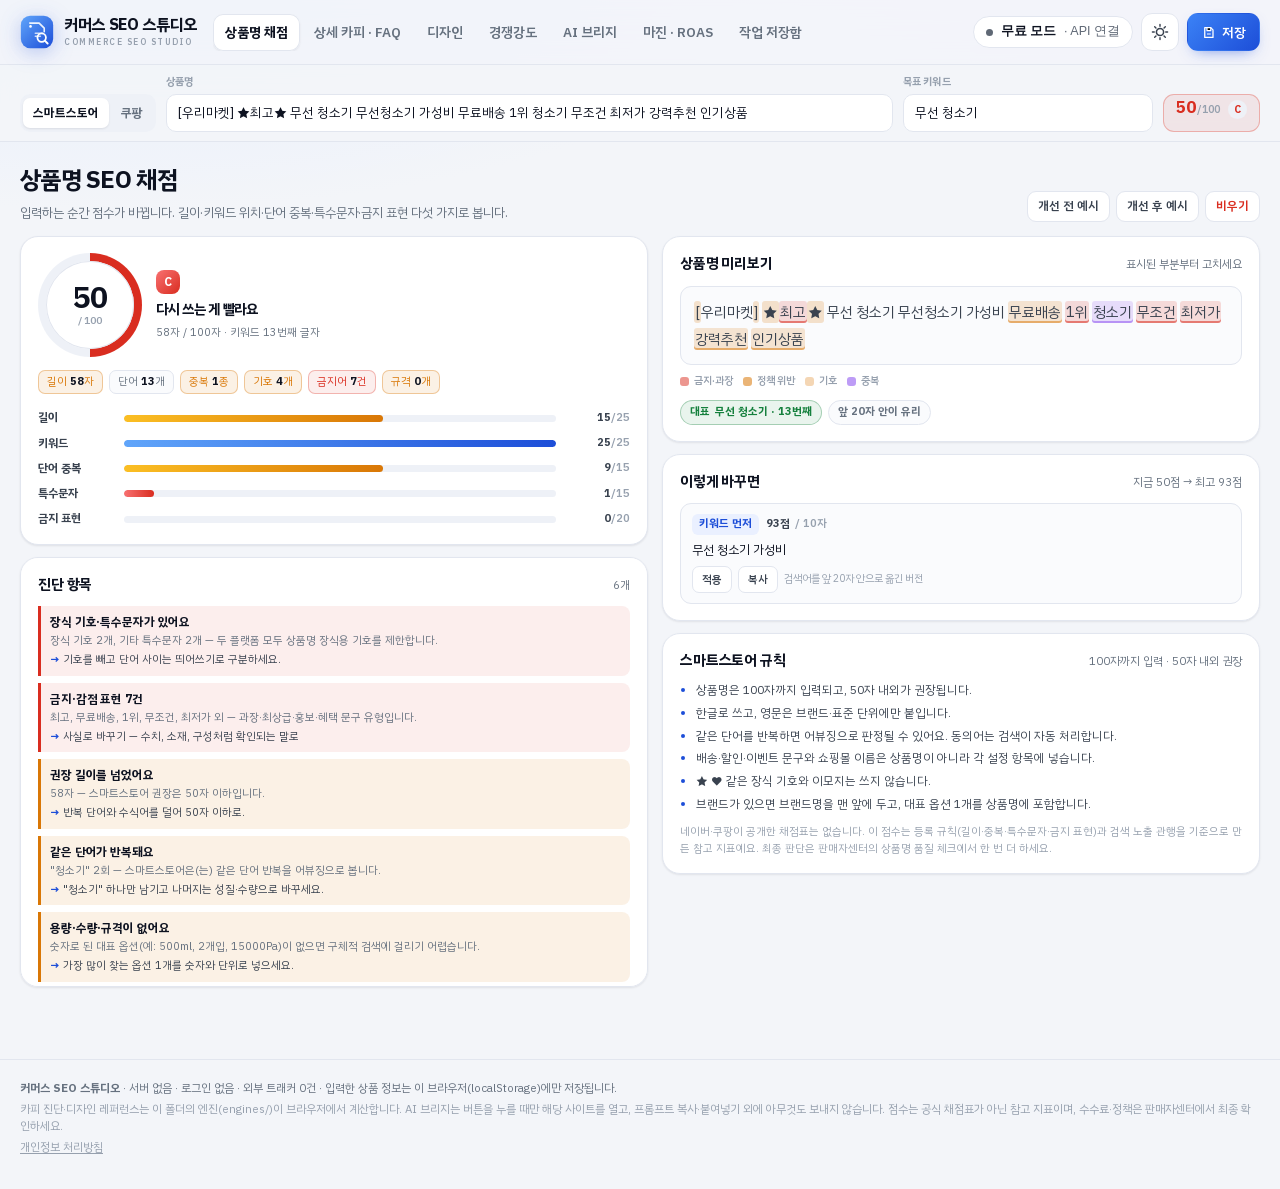
==== commit 1338da33: "Pro API 연결 엔진 탑재: 헤더 연결 배지·4탭 모달(OpenAI/Gemini/Claude/자체서버)·앱별 Pro 생성 (production files only)" ====
--- a/index.html
+++ b/index.html
@@ -48,6 +48,7 @@
     </nav>
 
     <div class="top-actions">
+      <span class="pro-badge-slot" id="proBadge"></span>
       <button type="button" class="icon-btn" data-action="toggle-theme" aria-label="다크 모드로 전환" title="라이트/다크">
         <svg class="ico-sun" viewBox="0 0 20 20" width="18" height="18" aria-hidden="true"><circle cx="10" cy="10" r="4" fill="none" stroke="currentColor" stroke-width="1.7"/><path d="M10 1.6v2M10 16.4v2M1.6 10h2M16.4 10h2M4.1 4.1l1.4 1.4M14.5 14.5l1.4 1.4M15.9 4.1l-1.4 1.4M5.5 14.5l-1.4 1.4" stroke="currentColor" stroke-width="1.6" stroke-linecap="round"/></svg>
         <svg class="ico-moon" viewBox="0 0 20 20" width="18" height="18" aria-hidden="true"><path d="M16.5 12.4A7 7 0 0 1 7.6 3.5a7 7 0 1 0 8.9 8.9z" fill="none" stroke="currentColor" stroke-width="1.7" stroke-linejoin="round"/></svg>
@@ -191,10 +192,30 @@
           <button class="btn btn-primary" data-action="copy-kit">전체 복사</button>
           <button class="btn btn-ghost" data-action="go-margin">마진 계산</button>
         </div>
+
+        <div class="pro-box" id="proBox">
+          <button type="button" class="btn pro-btn" data-action="pro-generate" data-pro-action>
+            <span class="pro-spark" aria-hidden="true">✨</span><span class="pro-label">Pro AI로 고전환 상세 카피 생성</span>
+          </button>
+          <p class="pro-state" id="proState" data-pro-state
+             data-pro-free="무료 모드 · 지금 만든 7단 카피와 FAQ를 그대로 씁니다. Pro를 연결하면 상품 스펙 기반 완성 카피가 들어옵니다."
+             data-pro-pro="Pro 연결됨 · 상품 스펙·타겟으로 7단 고전환 카피를 쓰고 7단 표·FAQ에 바로 넣습니다.">무료 모드 · 지금 만든 7단 카피와 FAQ를 그대로 씁니다. Pro를 연결하면 상품 스펙 기반 완성 카피가 들어옵니다.</p>
+          <button type="button" class="btn btn-ghost btn-sm" id="proConnect">Pro 연결 / 관리</button>
+        </div>
         <p class="foot-note">카피는 입력한 내용을 조합해 만듭니다. 효능·최상급 표현은 넣지 않았습니다.</p>
       </aside>
 
       <div class="copy-out">
+        <div class="panel pro-panel" id="proResult" hidden>
+          <div class="panel-head"><h2>Pro 완성 카피</h2><span class="muted" id="proMeta"></span></div>
+          <p class="pro-title" id="proTitle"></p>
+          <p class="pro-sub" id="proSub"></p>
+          <div class="pro-actions">
+            <button type="button" class="btn btn-ghost btn-sm" data-action="pro-copy">완성 카피 복사</button>
+            <button type="button" class="btn btn-ghost btn-sm danger" data-action="clear-pro-kit">무료 엔진 결과로 되돌리기</button>
+          </div>
+        </div>
+
         <div class="panel">
           <div class="panel-head"><h2>후킹 헤드라인 5종</h2><span class="muted">첫 문장으로 쓰기</span></div>
           <div id="headlineList" class="headline-list"></div>
@@ -697,6 +718,8 @@
 <div class="modal-root" id="modalRoot" hidden></div>
 <div class="toast-root" id="toastRoot" aria-live="polite"></div>
 
+<script src="engines/pro-api-connector.js"></script>
+<script src="engines/pro-studio.js"></script>
 <script src="engines/copy-psych-engine.js"></script>
 <script src="engines/design-ref-engine.js"></script>
 <script src="core.js"></script>
--- a/styles.css
+++ b/styles.css
@@ -1064,3 +1064,37 @@
 
 .compet-main .bridge-result-actions .btn { flex: 0 1 auto; min-width: 116px; }
 .v2-card-panel .copy-form-actions .btn { flex: 0 1 auto; }
+
+/* ── Pro AI 연결 (공용 엔진 · pro-api-connector.js) ───────── */
+.pro-badge-slot { display: inline-flex; align-items: center; min-width: 0; }
+.pro-badge-slot .proconn-badge { white-space: nowrap; }
+.pro-box { display: grid; gap: 8px; margin: 10px 0 2px; }
+.btn.pro-btn {
+  width: 100%; height: 42px; white-space: normal; line-height: 1.25;
+  border: 1px solid color-mix(in srgb, var(--accent) 40%, var(--line));
+  background: linear-gradient(135deg, color-mix(in srgb, var(--accent) 13%, var(--surface)), color-mix(in srgb, var(--brand-2) 16%, var(--surface)));
+  color: var(--ink); font-weight: 700;
+}
+.btn.pro-btn[data-pro-mode="pro"] {
+  background: linear-gradient(135deg, var(--brand), var(--accent));
+  border-color: transparent; color: #fff;
+}
+.btn.pro-btn[aria-busy="true"] { opacity: .75; cursor: progress; }
+.pro-spark { font-size: 14px; }
+.pro-state { margin: 0; font-size: 11.5px; line-height: 1.55; color: var(--ink-3); }
+.pro-state[data-pro-mode="pro"] { color: var(--brand); }
+.pro-panel .pro-title { margin: 2px 0 6px; font-weight: 700; font-size: 15.5px; letter-spacing: -.01em; }
+.pro-panel .pro-sub { margin: 0 0 10px; font-size: 12px; color: var(--ink-3); }
+.pro-actions { display: flex; gap: 8px; flex-wrap: wrap; }
+.headline.is-pro { border-color: color-mix(in srgb, var(--accent) 45%, var(--line)); background: color-mix(in srgb, var(--accent) 7%, var(--surface)); }
+.headline.is-pro .h-no { background: var(--accent); color: #fff; }
+.headline .h-sub { display: block; margin-top: 3px; font-size: 11.8px; color: var(--ink-3); line-height: 1.5; }
+.section.is-pro { border-color: color-mix(in srgb, var(--accent) 35%, var(--line)); }
+.section.is-pro .section-head { cursor: default; background: color-mix(in srgb, var(--accent) 8%, var(--surface-3)); }
+.section.is-pro .sc-no { color: var(--accent); }
+.faq.is-pro { border-color: color-mix(in srgb, var(--accent) 35%, var(--line)); }
+@media (max-width: 700px) {
+  .pro-badge-slot { order: 1; }
+  .pro-badge-slot .proconn-badge { font-size: 11.5px; padding: 6px 10px; gap: 6px; }
+  .pro-badge-slot .proconn-badge .pc-sub { display: none; }
+}
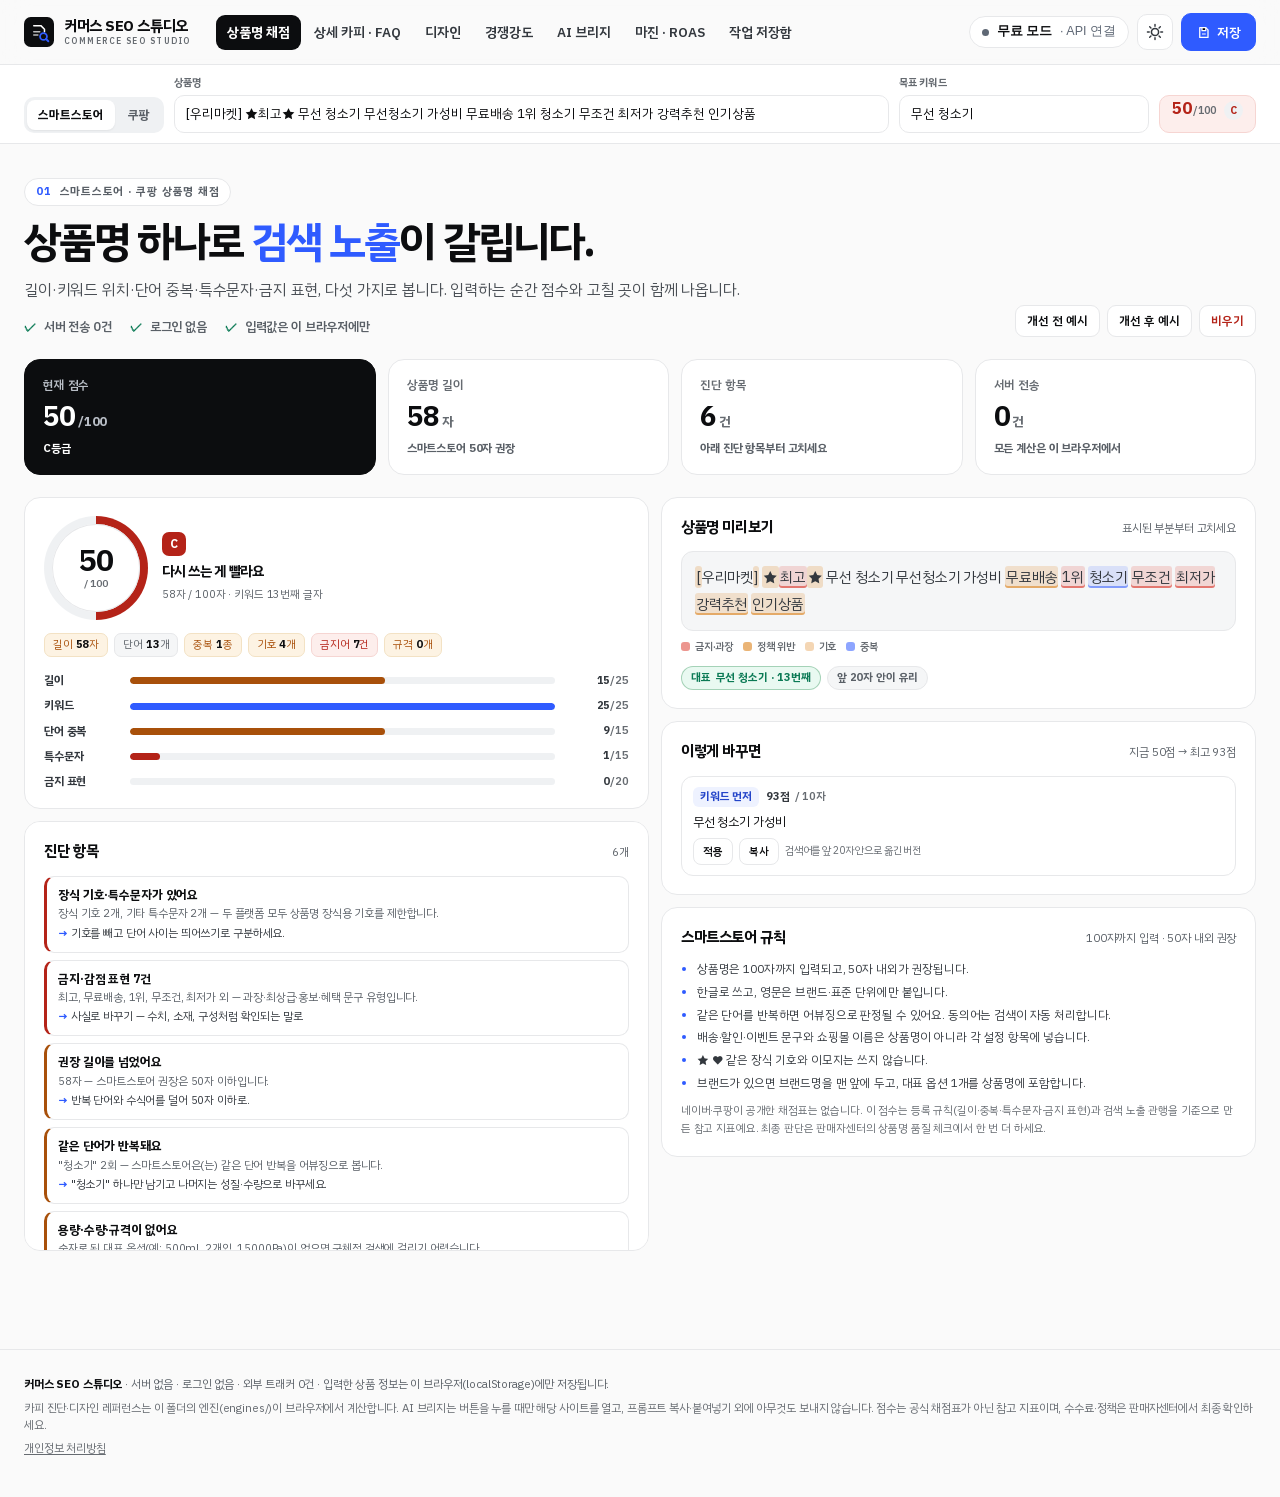
==== commit b559f154: "A안(Crisp Bento) 디자인 시스템 적용: 순백 벤토·코발트 단일 액센트·히어로/통계 스트립, 기능 100% 유지" ====
--- a/index.html
+++ b/index.html
@@ -17,18 +17,12 @@
   <div class="topbar-inner">
     <a class="brand" href="#" data-action="go-score" aria-label="커머스 SEO 스튜디오 홈">
       <span class="brand-mark" aria-hidden="true">
-        <svg viewBox="0 0 40 40" width="34" height="34">
-          <defs>
-            <linearGradient id="brandGrad" x1="0" y1="0" x2="1" y2="1">
-              <stop offset="0" stop-color="#60a5fa" /><stop offset="1" stop-color="#1d4ed8" />
-            </linearGradient>
-          </defs>
-          <rect x="1" y="1" width="38" height="38" rx="11" fill="url(#brandGrad)" />
-          <path d="M11.5 9.5h11l6 6v4.2" fill="none" stroke="#fff" stroke-opacity=".9" stroke-width="1.9" stroke-linecap="round" stroke-linejoin="round" />
-          <circle cx="12.4" cy="13.4" r="1.5" fill="#fff" />
-          <path d="M18 21.5h9M18 25h6" stroke="#fff" stroke-opacity=".75" stroke-width="1.8" stroke-linecap="round" />
-          <circle cx="25.5" cy="26.5" r="5" fill="none" stroke="#fff" stroke-width="2.1" />
-          <path d="M29.2 30.2l3.3 3.3" stroke="#fff" stroke-width="2.3" stroke-linecap="round" />
+        <svg viewBox="0 0 40 40" width="30" height="30">
+          <rect x="0" y="0" width="40" height="40" rx="9" fill="#0C0D0F" />
+          <path d="M13 11.5h9.5l4.8 4.8v3.4" fill="none" stroke="#fff" stroke-width="2" stroke-linecap="round" stroke-linejoin="round" />
+          <path d="M13 19.5h8M13 24h5.5" stroke="#fff" stroke-opacity=".72" stroke-width="2" stroke-linecap="round" />
+          <circle cx="26" cy="26" r="4.6" fill="none" stroke="#2F5BFF" stroke-width="2.4" />
+          <path d="M29.4 29.4l3 3" stroke="#2F5BFF" stroke-width="2.6" stroke-linecap="round" />
         </svg>
       </span>
       <span class="brand-text">
@@ -90,14 +84,40 @@
   <!-- ── 1. 상품명 채점 ─────────────────────────────── -->
   <section class="view" id="view-score" role="tabpanel" aria-label="상품명 SEO 채점">
     <div class="view-head">
-      <div class="view-title">
-        <h1>상품명 SEO 채점</h1>
-        <p class="sub">입력하는 순간 점수가 바뀝니다. 길이·키워드 위치·단어 중복·특수문자·금지 표현 다섯 가지로 봅니다.</p>
-      </div>
+            <div class="view-title">
+        <span class="eyebrow"><b>01</b> 스마트스토어 · 쿠팡 상품명 채점</span>
+        <h1>상품명 하나로 <em>검색 노출</em>이 갈립니다.</h1>
+        <p class="sub">길이·키워드 위치·단어 중복·특수문자·금지 표현, 다섯 가지로 봅니다. 입력하는 순간 점수와 고칠 곳이 함께 나옵니다.</p>
+        <div class="trust"><span><i>✓</i>서버 전송 0건</span><span><i>✓</i>로그인 없음</span><span><i>✓</i>입력값은 이 브라우저에만</span></div>
+      </div>
+
       <div class="view-actions">
         <button class="btn btn-ghost btn-sm" data-action="load-sample" data-sample="sample-before">개선 전 예시</button>
         <button class="btn btn-ghost btn-sm" data-action="load-sample" data-sample="sample-after">개선 후 예시</button>
         <button class="btn btn-ghost btn-sm danger" data-action="clear-product">비우기</button>
+      </div>
+    </div>
+
+    <div class="bento-stats" aria-label="현재 채점 요약">
+      <div class="stat ink">
+        <p>현재 점수</p>
+        <b><span id="statScore">0</span><small>/100</small></b>
+        <span class="delta" id="statGrade">대기</span>
+      </div>
+      <div class="stat">
+        <p>상품명 길이</p>
+        <b><span id="statLength">0</span><small>자</small></b>
+        <span class="delta">스마트스토어 50자 권장</span>
+      </div>
+      <div class="stat">
+        <p>진단 항목</p>
+        <b><span id="statIssues">0</span><small>건</small></b>
+        <span class="delta" id="statNote">상품명을 넣으면 즉시 갱신</span>
+      </div>
+      <div class="stat">
+        <p>서버 전송</p>
+        <b>0<small>건</small></b>
+        <span class="delta">모든 계산은 이 브라우저에서</span>
       </div>
     </div>
 
@@ -154,10 +174,12 @@
   <!-- ── 2. 상세 카피 ──────────────────────────────── -->
   <section class="view" id="view-copy" role="tabpanel" aria-label="상세페이지 카피와 FAQ" hidden>
     <div class="view-head">
-      <div class="view-title">
-        <h1>상세페이지 7단 카피 &amp; FAQ</h1>
-        <p class="sub">장점 3개만 넣으면 후킹 헤드라인 5종, 7단 설득 카피, 예상 FAQ 5개가 바로 나옵니다. 한 번에 복사해 쓰세요.</p>
-      </div>
+            <div class="view-title">
+        <span class="eyebrow"><b>02</b> 상세 카피 · FAQ</span>
+        <h1>장점 3개면 <em>7단 카피</em>까지 나옵니다.</h1>
+        <p class="sub">후킹 헤드라인 5종, 7단 설득 카피, 예상 FAQ 5개를 한 번에 만듭니다. 그대로 복사해 상세페이지에 붙이세요.</p>
+      </div>
+
       <div class="view-actions">
         <button class="btn btn-ghost btn-sm" data-action="copy-kit">전체 복사</button>
         <button class="btn btn-ghost btn-sm" data-action="download-kit">TXT 저장</button>
@@ -302,10 +324,12 @@
   <!-- ── 3. 상세페이지 디자인 ───────────────────────── -->
   <section class="view" id="view-design" role="tabpanel" aria-label="상세페이지 디자인 레퍼런스" hidden>
     <div class="view-head">
-      <div class="view-title">
-        <h1>상세페이지 디자인</h1>
-        <p class="sub">상품·타겟 맥락을 분석해 핀터레스트 고전환 레퍼런스 3~4안을 추천합니다. 하나를 고르면 팔레트·서체·여백·실사이미지 배치까지 한 번에 바뀝니다.</p>
-      </div>
+            <div class="view-title">
+        <span class="eyebrow"><b>03</b> 디자인 레퍼런스</span>
+        <h1>레퍼런스에서 <em>구도</em>를 가져옵니다.</h1>
+        <p class="sub">상품·타겟 맥락을 읽고 핀터레스트 고전환 레퍼런스 3~4안을 추천합니다. 하나를 고르면 팔레트·서체·여백·이미지 배치까지 바뀝니다.</p>
+      </div>
+
       <div class="view-actions">
         <button class="btn btn-ghost btn-sm" data-action="design-refresh">다시 추천</button>
         <button class="btn btn-ghost btn-sm" data-action="copy-design-css">CSS 복사</button>
@@ -434,10 +458,12 @@
   <!-- ── 4. 연관키워드 경쟁강도 ─────────────────────── -->
   <section class="view" id="view-compet" role="tabpanel" aria-label="연관키워드 경쟁강도 계산기" hidden>
     <div class="view-head">
-      <div class="view-title">
-        <h1>연관키워드 경쟁강도 1초 계산기</h1>
-        <p class="sub">경쟁강도 = 네이버 쇼핑 등록 상품수 ÷ 월 검색량(PC+모바일). 세 숫자만 넣으면 등급과 추천 순서가 바로 나옵니다. 표를 통째로 붙여넣으면 50개도 한 번에 계산합니다.</p>
-      </div>
+            <div class="view-title">
+        <span class="eyebrow"><b>04</b> 연관키워드 경쟁강도</span>
+        <h1>1초면 <em>경쟁강도</em>가 보입니다.</h1>
+        <p class="sub">경쟁강도 = 네이버 쇼핑 등록 상품수 ÷ 월 검색량(PC+모바일). 세 숫자만 넣으면 등급과 추천 순서가 바로 나옵니다.</p>
+      </div>
+
       <div class="view-actions">
         <button class="btn btn-ghost btn-sm" data-action="load-compet-sample">예시 6개</button>
         <button class="btn btn-ghost btn-sm" data-action="copy-compet-csv">표 복사</button>
@@ -528,10 +554,12 @@
   <!-- ── 5. 내 구독 AI 브리지 ───────────────────────── -->
   <section class="view" id="view-bridge" role="tabpanel" aria-label="내 구독 AI 원클릭 브리지" hidden>
     <div class="view-head">
-      <div class="view-title">
-        <h1>내 구독 AI 브리지</h1>
-        <p class="sub">API 추가 결제 없이, 이미 구독 중인 ChatGPT·Claude·Gemini에 이 앱이 만든 프롬프트를 그대로 넣고 결과만 붙여넣으세요. 프롬프트는 자동 복사되고 새 창이 열립니다.</p>
-      </div>
+            <div class="view-title">
+        <span class="eyebrow"><b>05</b> 내 구독 AI 브리지</span>
+        <h1>이미 쓰는 AI를 <em>그대로</em> 씁니다.</h1>
+        <p class="sub">API 추가 결제 없이 ChatGPT·Claude·Gemini에 이 앱이 만든 프롬프트를 넣고, 결과만 붙여넣으세요. 프롬프트는 자동 복사됩니다.</p>
+      </div>
+
       <div class="view-actions">
         <button class="btn btn-ghost btn-sm" data-action="copy-prompt">프롬프트 복사</button>
         <button class="btn btn-ghost btn-sm" data-action="go-copy">카피 탭으로</button>
@@ -583,10 +611,12 @@
   <!-- ── 6. 마진 · ROAS ────────────────────────────── -->
   <section class="view" id="view-margin" role="tabpanel" aria-label="셀러 마진과 광고 손익" hidden>
     <div class="view-head">
-      <div class="view-title">
-        <h1>셀러 마진 &amp; 광고 손익</h1>
-        <p class="sub">1건 팔 때 남는 돈과, 광고비를 얼마까지 쓸 수 있는지(손익분기 ROAS)를 계산합니다. 가격을 바꿔 보세요.</p>
-      </div>
+            <div class="view-title">
+        <span class="eyebrow"><b>06</b> 마진 · ROAS</span>
+        <h1>팔수록 남는 돈, <em>ROAS</em>까지.</h1>
+        <p class="sub">1건 팔 때 남는 돈과 광고비를 얼마까지 쓸 수 있는지(손익분기 ROAS)를 계산합니다. 가격을 바꿔 보세요.</p>
+      </div>
+
       <div class="view-actions">
         <button class="btn btn-ghost btn-sm" data-action="load-margin-sample">예시 값</button>
         <button class="btn btn-ghost btn-sm danger" data-action="clear-margin">비우기</button>
@@ -662,10 +692,12 @@
   <!-- ── 7. 작업 저장함 ────────────────────────────── -->
   <section class="view" id="view-saved" role="tabpanel" aria-label="작업 저장함" hidden>
     <div class="view-head">
-      <div class="view-title">
-        <h1>작업 저장함</h1>
-        <p class="sub">상품별 점수·마진·메모를 한 곳에. 열어서 이어 작업하고 CSV·JSON으로 내보냅니다.</p>
-      </div>
+            <div class="view-title">
+        <span class="eyebrow"><b>07</b> 작업 저장함</span>
+        <h1>작업은 <em>한 곳</em>에 쌓입니다.</h1>
+        <p class="sub">상품별 점수·마진·메모를 모아 두고 이어서 작업합니다. CSV·JSON으로 내보내고 다시 가져올 수 있습니다.</p>
+      </div>
+
       <div class="view-actions">
         <button class="btn btn-primary btn-sm" data-action="open-save">현재 상품 저장</button>
         <button class="btn btn-ghost btn-sm" data-action="export-csv">CSV</button>
--- a/styles.css
+++ b/styles.css
@@ -23,64 +23,70 @@
 :root {
   --font: 'PlexKR', -apple-system, BlinkMacSystemFont, 'Segoe UI', 'Apple SD Gothic Neo', 'Malgun Gothic', sans-serif;
   --mono: ui-monospace, SFMono-Regular, Menlo, Consolas, monospace;
-  --bg: #f3f5f9;
-  --bg-grad: radial-gradient(1200px 500px at 10% -10%, #e2ecff 0%, rgba(226, 236, 255, 0) 60%),
-             radial-gradient(1000px 460px at 96% -18%, #ede9ff 0%, rgba(237, 233, 255, 0) 62%);
+  /* A안 · Crisp Bento: 순백 카드 · 1px 라인 · 코발트 단일 액센트 */
+  --bg: #fafafa;
+  --bg-grad: none;
   --surface: #ffffff;
-  --surface-2: #fafbfd;
-  --surface-3: #eef1f7;
-  --line: #e2e6ef;
-  --line-strong: #d2d8e5;
-  --ink: #0d1220;
-  --ink-2: #39424f;
-  --ink-3: #66717f;
-  --ink-4: #96a0ae;
-  --brand: #1d4ed8;
-  --brand-2: #60a5fa;
-  --brand-soft: #eaf0ff;
-  --accent: #7c3aed;
-  --accent-soft: rgba(124, 58, 237, .1);
-  --amber: #d97706;
-  --amber-soft: rgba(217, 119, 6, .1);
-  --danger: #d92d20;
-  --danger-soft: rgba(217, 45, 32, .08);
-  --info: #2563eb;
-  --ok: #15803d;
-  --ok-soft: rgba(21, 128, 61, .09);
-  --shadow-1: 0 1px 2px rgba(13, 18, 32, .05), 0 1px 3px rgba(13, 18, 32, .04);
-  --shadow-2: 0 10px 30px -12px rgba(13, 18, 32, .24), 0 2px 8px rgba(13, 18, 32, .04);
-  --shadow-3: 0 30px 80px -30px rgba(9, 14, 26, .45);
-  --r-sm: 9px;
-  --r-md: 13px;
-  --r-lg: 18px;
-  --r-xl: 22px;
-  --maxw: 1480px;
+  --surface-2: #f5f6f7;
+  --surface-3: #eff1f3;
+  --line: #e7e8ea;
+  --line-strong: #d7d9dd;
+  --ink: #0c0d0f;
+  --ink-2: #33383e;
+  --ink-3: #5a6067;
+  --ink-4: #666b71;
+  --lead: #4a4f55;
+  --brand: #2f5bff;
+  --brand-2: #5b7bff;
+  --brand-soft: #eef2ff;
+  --accent: #2445c9;
+  --accent-soft: #e7ecff;
+  --amber: #a8500a;
+  --amber-soft: #fdf3e3;
+  --danger: #b42318;
+  --danger-soft: #fdeeec;
+  --info: #2f5bff;
+  --ok: #0b7a55;
+  --ok-soft: #e9f9f1;
+  --shadow-1: 0 1px 2px rgba(12, 13, 15, .04);
+  --shadow-2: 0 12px 28px -20px rgba(12, 13, 15, .35);
+  --shadow-3: 0 24px 60px -28px rgba(12, 13, 15, .38), 0 2px 6px rgba(12, 13, 15, .06);
+  --r-sm: 10px;
+  --r-md: 12px;
+  --r-lg: 16px;
+  --r-xl: 20px;
+  --maxw: 1320px;
   --topbar-h: 64px;
 }
 
 [data-theme="dark"] {
-  --bg: #070a12;
-  --bg-grad: radial-gradient(1200px 520px at 10% -12%, rgba(29, 78, 216, .22) 0%, rgba(29, 78, 216, 0) 62%),
-             radial-gradient(1000px 480px at 92% -18%, rgba(124, 58, 237, .18) 0%, rgba(124, 58, 237, 0) 60%);
-  --surface: #0f141e;
-  --surface-2: #131926;
-  --surface-3: #1a2233;
-  --line: #232c3d;
-  --line-strong: #2e3a4f;
-  --ink: #f1f4fa;
-  --ink-2: #c3ccdb;
-  --ink-3: #8b97a9;
-  --ink-4: #5f6b7e;
-  --brand: #6fa1ff;
-  --brand-2: #93bbff;
-  --brand-soft: rgba(111, 161, 255, .14);
-  --amber: #fbbf24;
-  --danger: #f87171;
-  --ok: #4ade80;
-  --ok-soft: rgba(74, 222, 128, .12);
-  --shadow-1: 0 1px 2px rgba(0, 0, 0, .4);
-  --shadow-2: 0 16px 40px -20px rgba(0, 0, 0, .9), 0 2px 10px rgba(0, 0, 0, .3);
-  --shadow-3: 0 40px 100px -40px #000;
+  --bg: #0a0b0d;
+  --bg-grad: none;
+  --surface: #121316;
+  --surface-2: #17181c;
+  --surface-3: #1d1f24;
+  --line: #26282d;
+  --line-strong: #34373e;
+  --ink: #f4f5f7;
+  --ink-2: #c9cdd3;
+  --ink-3: #a0a6ae;
+  --ink-4: #8b9199;
+  --lead: #c2c7ce;
+  --brand: #7d97ff;
+  --brand-2: #9cb0ff;
+  --brand-soft: rgba(125, 151, 255, .14);
+  --accent: #a9baff;
+  --accent-soft: rgba(125, 151, 255, .18);
+  --amber: #f3b45f;
+  --amber-soft: rgba(243, 180, 95, .14);
+  --danger: #ff8f85;
+  --danger-soft: rgba(255, 143, 133, .14);
+  --info: #7d97ff;
+  --ok: #6ee7b7;
+  --ok-soft: rgba(110, 231, 183, .14);
+  --shadow-1: 0 1px 2px rgba(0, 0, 0, .5);
+  --shadow-2: 0 16px 40px -24px rgba(0, 0, 0, .9);
+  --shadow-3: 0 32px 80px -32px #000;
 }
 
 * { box-sizing: border-box; }
@@ -91,18 +97,18 @@
   font-family: var(--font);
   background: var(--bg);
   background-image: var(--bg-grad);
-  background-attachment: fixed;
   color: var(--ink);
   font-size: 14px;
   line-height: 1.5;
   -webkit-font-smoothing: antialiased;
   text-rendering: optimizeLegibility;
-}
-h1, h2, h3, h4 { margin: 0; font-weight: 700; letter-spacing: -.01em; }
+  letter-spacing: -.01em;
+}
+h1, h2, h3, h4 { margin: 0; font-weight: 700; letter-spacing: -.02em; }
 p { margin: 0; }
 a { color: inherit; text-decoration: none; }
 button, input, textarea, select { font-family: inherit; }
-::selection { background: rgba(29, 78, 216, .18); }
+::selection { background: rgba(47, 91, 255, .18); }
 
 .sr-only {
   position: absolute; width: 1px; height: 1px; padding: 0; margin: -1px;
@@ -120,20 +126,21 @@
 /* ── top bar ─────────────────────────────────────── */
 .topbar {
   position: sticky; top: 0; z-index: 40;
-  background: color-mix(in srgb, var(--bg) 84%, transparent);
-  backdrop-filter: saturate(160%) blur(14px);
-  -webkit-backdrop-filter: saturate(160%) blur(14px);
+  background: color-mix(in srgb, var(--bg) 86%, transparent);
+  backdrop-filter: saturate(140%) blur(14px);
+  -webkit-backdrop-filter: saturate(140%) blur(14px);
   border-bottom: 1px solid var(--line);
 }
 .topbar-inner {
-  max-width: var(--maxw); margin: 0 auto; padding: 9px 20px;
-  display: flex; align-items: center; gap: 16px; min-height: var(--topbar-h);
+  max-width: var(--maxw); margin: 0 auto; padding: 0 24px;
+  display: flex; align-items: center; gap: 26px; height: var(--topbar-h); min-height: var(--topbar-h);
 }
 .brand { display: flex; align-items: center; gap: 10px; flex: none; }
-.brand-mark { display: flex; filter: drop-shadow(0 4px 10px rgba(29, 78, 216, .28)); }
+.brand-mark { display: flex; }
+.brand-mark svg { width: 30px; height: 30px; display: block; }
 .brand-text { display: flex; flex-direction: column; line-height: 1.1; }
-.brand-text strong { font-size: 16px; letter-spacing: -.02em; }
-.brand-text small { font-size: 8.5px; letter-spacing: .18em; color: var(--ink-4); font-weight: 600; margin-top: 3px; }
+.brand-text strong { font-size: 15px; font-weight: 800; letter-spacing: -.03em; }
+.brand-text small { font-size: 8.5px; letter-spacing: .17em; color: var(--ink-4); font-weight: 600; margin-top: 3px; }
 
 .tabs {
   display: flex; gap: 2px; flex: 1 1 auto; min-width: 0; overflow-x: auto; scrollbar-width: none;
@@ -142,62 +149,65 @@
 }
 .tabs::-webkit-scrollbar { display: none; }
 .tab {
-  position: relative; border: 0; background: transparent; color: var(--ink-3);
-  font-size: 13.5px; font-weight: 500; padding: 8px 12px; border-radius: 10px;
+  position: relative; border: 0; background: transparent; color: var(--ink-2);
+  font-size: 13.5px; font-weight: 600; padding: 7px 11px; border-radius: 9px;
   cursor: pointer; white-space: nowrap; display: inline-flex; align-items: center; gap: 6px;
   transition: color .15s, background .15s;
 }
-.tab:hover { color: var(--ink); background: var(--surface-3); }
-.tab.is-active { color: var(--ink); font-weight: 700; background: var(--surface); box-shadow: var(--shadow-1), inset 0 0 0 1px var(--line); }
+.tab:hover { color: var(--ink); background: var(--surface-2); }
+.tab.is-active { color: #fff; background: var(--ink); font-weight: 700; box-shadow: none; }
+.tab.is-active:hover { color: #fff; background: var(--ink); }
 .tab-count {
   background: var(--brand); color: #fff; border-radius: 999px;
   font-size: 10px; font-weight: 700; padding: 1px 6px; min-width: 18px; text-align: center;
 }
+.tab.is-active .tab-count { background: var(--brand); }
 
 .top-actions { display: flex; align-items: center; gap: 8px; flex: none; }
 .icon-btn {
-  width: 38px; height: 38px; display: grid; place-items: center; flex: none;
-  border: 1px solid var(--line); border-radius: 11px; background: var(--surface);
-  color: var(--ink-2); cursor: pointer; transition: background .15s, color .15s;
-}
-.icon-btn:hover { background: var(--surface-3); color: var(--ink); }
+  width: 36px; height: 36px; display: grid; place-items: center; flex: none;
+  border: 1px solid var(--line); border-radius: 10px; background: var(--surface);
+  color: var(--ink-2); cursor: pointer; transition: background .15s, color .15s, border-color .15s;
+}
+.icon-btn:hover { background: var(--surface-2); color: var(--ink); border-color: var(--line-strong); }
 [data-theme="light"] .ico-moon { display: none; }
 [data-theme="dark"] .ico-sun { display: none; }
 
 .btn {
   display: inline-flex; align-items: center; gap: 6px; justify-content: center;
   border: 1px solid transparent; background: var(--surface-3); color: var(--ink);
-  height: 38px; padding: 0 13px; border-radius: 11px; font-size: 13px; font-weight: 600;
-  cursor: pointer; white-space: nowrap; transition: transform .12s, filter .15s, background .15s;
-}
-.btn:hover { filter: brightness(.97); }
+  height: 38px; padding: 0 14px; border-radius: 10px; font-size: 13px; font-weight: 600;
+  cursor: pointer; white-space: nowrap; transition: background .15s, border-color .15s, transform .12s;
+}
+.btn:hover { background: var(--line); }
 .btn:active { transform: translateY(1px); }
 .btn-primary {
-  background: linear-gradient(135deg, #3b82f6, var(--brand));
-  color: #fff; box-shadow: 0 6px 16px -8px rgba(29, 78, 216, .7);
-}
-.btn-ghost { background: var(--surface); border-color: var(--line); color: var(--ink-2); }
-.btn-ghost:hover { background: var(--surface-3); }
+  background: var(--brand);
+  color: #fff; border-color: var(--brand); box-shadow: none;
+}
+.btn-primary:hover { background: var(--accent); border-color: var(--accent); }
+.btn-ghost { background: var(--surface); border-color: var(--line); color: var(--ink); }
+.btn-ghost:hover { background: var(--surface-2); border-color: var(--line-strong); }
 .btn.danger { color: var(--danger); }
-.btn-sm { height: 31px; padding: 0 10px; font-size: 12px; border-radius: 9px; }
+.btn-sm { height: 32px; padding: 0 11px; font-size: 12px; border-radius: 9px; }
 
 /* ── product bar ─────────────────────────────────── */
 .productbar {
   position: sticky; top: var(--topbar-h); z-index: 30;
-  background: color-mix(in srgb, var(--bg) 90%, transparent);
+  background: color-mix(in srgb, var(--surface) 92%, transparent);
   backdrop-filter: blur(12px); -webkit-backdrop-filter: blur(12px);
   border-bottom: 1px solid var(--line);
 }
 .productbar-inner {
-  max-width: var(--maxw); margin: 0 auto; padding: 9px 20px;
+  max-width: var(--maxw); margin: 0 auto; padding: 10px 24px;
   display: flex; align-items: flex-end; gap: 10px; flex-wrap: wrap;
 }
-.seg { display: inline-flex; background: var(--surface-3); padding: 3px; border-radius: 10px; gap: 2px; flex: none; height: 38px; align-items: center; }
+.seg { display: inline-flex; background: var(--surface-3); padding: 3px; border-radius: 10px; gap: 2px; flex: none; height: 36px; align-items: center; }
 .seg button {
-  border: 0; background: transparent; border-radius: 7px; padding: 6px 10px;
+  border: 0; background: transparent; border-radius: 8px; padding: 6px 11px;
   font-size: 12px; font-weight: 700; color: var(--ink-3); cursor: pointer; white-space: nowrap;
 }
-.seg button.is-on { background: var(--surface); color: var(--ink); box-shadow: var(--shadow-1); }
+.seg button.is-on { background: var(--surface); color: var(--ink); box-shadow: 0 1px 2px rgba(12, 13, 15, .06); }
 
 .pb-field { display: flex; flex-direction: column; gap: 4px; min-width: 0; }
 .pb-field > span { font-size: 10.5px; font-weight: 700; color: var(--ink-4); letter-spacing: .01em; }
@@ -205,49 +215,86 @@
   height: 38px; border: 1px solid var(--line); border-radius: 10px;
   background: var(--surface); color: var(--ink); font-size: 13px; padding: 0 11px; min-width: 0;
 }
-.pb-field input:focus { outline: none; border-color: color-mix(in srgb, var(--brand) 50%, var(--line)); box-shadow: 0 0 0 3px var(--brand-soft); }
+.pb-field input:focus { outline: none; border-color: var(--brand); box-shadow: 0 0 0 3px var(--brand-soft); }
 .pb-name { flex: 1 1 340px; }
 .pb-kw { flex: 0 1 250px; }
 .pb-name input, .pb-kw input { width: 100%; }
 
 .score-chip {
   display: inline-flex; align-items: baseline; gap: 2px; flex: none;
-  height: 38px; padding: 0 12px; border-radius: 11px; cursor: pointer;
+  height: 38px; padding: 0 12px; border-radius: 10px; cursor: pointer;
   border: 1px solid var(--line); background: var(--surface);
   color: var(--ink); font-variant-numeric: tabular-nums;
 }
-.score-chip b { font-size: 17px; letter-spacing: -.03em; }
+.score-chip b { font-size: 17px; letter-spacing: -.03em; font-weight: 800; }
 .score-chip span { font-size: 10.5px; color: var(--ink-4); font-weight: 600; }
 .score-chip em { font-style: normal; font-size: 10.5px; font-weight: 800; margin-left: 6px; padding: 2px 6px; border-radius: 999px; background: var(--surface-3); color: var(--ink-3); }
-.score-chip.g-s { border-color: rgba(21, 128, 61, .35); background: var(--ok-soft); }
+.score-chip.g-s { border-color: #c9eddf; background: var(--ok-soft); }
 .score-chip.g-s b, .score-chip.g-s em { color: var(--ok); }
-.score-chip.g-a { border-color: rgba(29, 78, 216, .3); background: var(--brand-soft); }
+.score-chip.g-a { border-color: #dde4ff; background: var(--brand-soft); }
 .score-chip.g-a b, .score-chip.g-a em { color: var(--brand); }
-.score-chip.g-b { border-color: rgba(217, 119, 6, .35); background: var(--amber-soft); }
+.score-chip.g-b { border-color: #f3e2c4; background: var(--amber-soft); }
 .score-chip.g-b b, .score-chip.g-b em { color: var(--amber); }
-.score-chip.g-c { border-color: rgba(217, 45, 32, .3); background: var(--danger-soft); }
+.score-chip.g-c { border-color: #f6d5d2; background: var(--danger-soft); }
 .score-chip.g-c b, .score-chip.g-c em { color: var(--danger); }
 
-/* ── layout ─────────────────────────────────────── */
-main { max-width: var(--maxw); margin: 0 auto; padding: 20px 20px 56px; }
+/* ── layout · hero ───────────────────────────────── */
+main { max-width: var(--maxw); margin: 0 auto; padding: 34px 24px 64px; }
 .view-head {
-  display: flex; align-items: flex-end; justify-content: space-between; gap: 16px;
-  margin-bottom: 14px; flex-wrap: wrap;
-}
-.view-title h1 { font-size: 24px; letter-spacing: -.03em; }
-.view-title .sub { color: var(--ink-3); font-size: 12.8px; margin-top: 5px; max-width: 660px; }
-.view-actions { display: flex; gap: 6px; flex-wrap: wrap; }
+  display: flex; align-items: flex-end; justify-content: space-between; gap: 24px;
+  margin-bottom: 22px; flex-wrap: wrap;
+}
+.view-title { min-width: 0; }
+.eyebrow {
+  display: inline-flex; align-items: center; gap: 8px; margin-bottom: 14px;
+  font-size: 11px; font-weight: 700; letter-spacing: .07em; text-transform: uppercase;
+  color: var(--ink-3); background: var(--surface); border: 1px solid var(--line);
+  padding: 5px 11px; border-radius: 999px;
+}
+.eyebrow b { color: var(--brand); font-weight: 800; }
+.view-title h1 {
+  font-size: 42px; line-height: 1.06; letter-spacing: -.045em; font-weight: 800;
+  max-width: 900px;
+}
+.view-title h1 em { font-style: normal; color: var(--brand); }
+.view-title .sub { color: var(--lead); font-size: 15.5px; line-height: 1.62; margin-top: 12px; max-width: 720px; }
+.view-actions { display: flex; gap: 7px; flex-wrap: wrap; align-items: center; }
+
+/* 벤토 통계 스트립 */
+.bento-stats {
+  display: grid; grid-template-columns: 1.25fr 1fr 1fr 1fr; gap: 12px; margin-bottom: 22px;
+}
+.stat {
+  background: var(--surface); border: 1px solid var(--line); border-radius: var(--r-lg);
+  padding: 16px 18px; min-width: 0; display: flex; flex-direction: column; justify-content: space-between; gap: 8px;
+}
+.stat p { margin: 0; font-size: 12px; font-weight: 600; color: var(--ink-4); }
+.stat b {
+  display: block; font-size: 28px; line-height: 1.1; letter-spacing: -.04em; font-weight: 800;
+  font-variant-numeric: tabular-nums;
+}
+.stat b small { font-size: 13px; font-weight: 700; color: var(--ink-4); margin-left: 3px; letter-spacing: -.01em; }
+.stat .delta { font-size: 11.5px; font-weight: 700; color: var(--ink-3); }
+.stat.ink { background: var(--ink); border-color: var(--ink); }
+.stat.ink p { color: #b9bec6; }
+.stat.ink b { color: #fff; }
+.stat.ink b small { color: #b9bec6; }
+.stat.ink .delta { color: #fff; }
+[data-theme="dark"] .stat.ink { background: var(--surface-3); border-color: var(--line-strong); }
+[data-theme="dark"] .stat.ink p, [data-theme="dark"] .stat.ink b small { color: var(--ink-3); }
 
 .panel {
   background: var(--surface); border: 1px solid var(--line); border-radius: var(--r-lg);
-  padding: 16px 17px; box-shadow: var(--shadow-1); min-width: 0;
-}
-.panel-head { display: flex; align-items: baseline; justify-content: space-between; gap: 10px; margin-bottom: 11px; }
-.panel-head h2 { font-size: 14.5px; }
+  padding: 18px 19px; box-shadow: none; min-width: 0;
+  transition: border-color .15s, box-shadow .15s;
+}
+.panel:hover { border-color: var(--line-strong); box-shadow: var(--shadow-2); }
+.panel-head { display: flex; align-items: baseline; justify-content: space-between; gap: 10px; margin-bottom: 13px; }
+.panel-head h2 { font-size: 15px; font-weight: 800; letter-spacing: -.025em; }
 .panel-head .muted { font-size: 11.5px; text-align: right; }
-.foot-note { font-size: 10.8px; color: var(--ink-4); line-height: 1.55; margin-top: 10px; }
-
-.score-grid { display: grid; grid-template-columns: minmax(0, 1.05fr) minmax(0, 1fr); gap: 14px; align-items: start; }
+.foot-note { font-size: 11px; color: var(--ink-4); line-height: 1.6; margin-top: 10px; }
+
+.score-grid { display: grid; grid-template-columns: minmax(0, 1.05fr) minmax(0, 1fr); gap: 12px; align-items: start; }
 .score-grid .col { min-width: 0; display: flex; flex-direction: column; gap: 12px; }
 
 /* ── score ──────────────────────────────────────── */
@@ -271,13 +318,14 @@
 
 .badge {
   display: inline-flex; align-items: center; justify-content: center;
-  min-width: 24px; height: 24px; padding: 0 8px; border-radius: 8px;
+  min-width: 24px; height: 24px; padding: 0 8px; border-radius: 7px;
   font-size: 12px; font-weight: 800; color: #fff; background: var(--ink-4);
 }
-.badge.grade.s { background: linear-gradient(135deg, #22c55e, #15803d); }
-.badge.grade.a { background: linear-gradient(135deg, #3b82f6, #1d4ed8); }
-.badge.grade.b { background: linear-gradient(135deg, #fbbf24, #d97706); }
-.badge.grade.c { background: linear-gradient(135deg, #f87171, #d92d20); }
+.badge.grade.s { background: var(--ok); color: #fff; }
+.badge.grade.a { background: var(--brand); color: #fff; }
+.badge.grade.b { background: var(--amber); color: #fff; }
+.badge.grade.c { background: var(--danger); color: #fff; }
+.badge.grade.d { background: var(--ink-4); color: #fff; }
 
 .counters { display: flex; flex-wrap: wrap; gap: 6px; margin-top: 13px; }
 .counters span {
@@ -285,17 +333,17 @@
   border-radius: 7px; padding: 3px 8px;
 }
 .counters span b { color: var(--ink); font-variant-numeric: tabular-nums; }
-.counters span.warn { color: var(--amber); border-color: rgba(217, 119, 6, .35); background: var(--amber-soft); }
-.counters span.bad { color: var(--danger); border-color: rgba(217, 45, 32, .3); background: var(--danger-soft); }
-.counters span.ok { color: var(--ok); border-color: rgba(21, 128, 61, .3); background: var(--ok-soft); }
+.counters span.warn { color: var(--amber); border-color: #f3e2c4; background: var(--amber-soft); }
+.counters span.bad { color: var(--danger); border-color: #f6d5d2; background: var(--danger-soft); }
+.counters span.ok { color: var(--ok); border-color: #c9eddf; background: var(--ok-soft); }
 
 .parts { display: flex; flex-direction: column; gap: 8px; margin-top: 15px; }
 .part { display: grid; grid-template-columns: 78px 1fr 66px; gap: 8px; align-items: center; }
 .part .p-label { font-size: 11.5px; font-weight: 700; color: var(--ink-2); }
 .part .p-track { height: 7px; background: var(--surface-3); border-radius: 99px; overflow: hidden; }
-.part .p-track i { display: block; height: 100%; border-radius: 99px; background: linear-gradient(90deg, var(--brand-2), var(--brand)); }
-.part .p-track i.low { background: linear-gradient(90deg, #fbbf24, #d97706); }
-.part .p-track i.bad { background: linear-gradient(90deg, #f87171, #d92d20); }
+.part .p-track i { display: block; height: 100%; border-radius: 99px; background: var(--brand); }
+.part .p-track i.low { background: var(--amber); }
+.part .p-track i.bad { background: var(--danger); }
 .part .p-val { font-size: 11px; font-weight: 700; text-align: right; color: var(--ink-2); font-variant-numeric: tabular-nums; }
 .part .p-val span { color: var(--ink-4); font-weight: 500; }
 
@@ -319,14 +367,14 @@
 .name-preview mark.claim { background: rgba(217, 45, 32, .16); box-shadow: inset 0 -2px 0 rgba(217, 45, 32, .55); }
 .name-preview mark.policy { background: rgba(217, 119, 6, .18); box-shadow: inset 0 -2px 0 rgba(217, 119, 6, .5); }
 .name-preview mark.symbol { background: rgba(217, 119, 6, .2); }
-.name-preview mark.dup { background: rgba(124, 58, 237, .16); box-shadow: inset 0 -2px 0 rgba(124, 58, 237, .45); }
+.name-preview mark.dup { background: rgba(47, 91, 255, .14); box-shadow: inset 0 -2px 0 rgba(47, 91, 255, .5); }
 .preview-legend { display: flex; flex-wrap: wrap; gap: 10px; margin-top: 8px; font-size: 10.5px; color: var(--ink-4); font-weight: 600; }
 .preview-legend span { display: inline-flex; align-items: center; gap: 5px; }
 .lg { width: 9px; height: 9px; border-radius: 3px; display: inline-block; }
 .lg.claim { background: rgba(217, 45, 32, .5); }
 .lg.policy { background: rgba(217, 119, 6, .55); }
 .lg.symbol { background: rgba(217, 119, 6, .3); }
-.lg.dup { background: rgba(124, 58, 237, .5); }
+.lg.dup { background: rgba(47, 91, 255, .55); }
 
 .kw-check { display: flex; flex-wrap: wrap; gap: 6px; margin-top: 11px; }
 .kw-pill {
@@ -450,9 +498,9 @@
 .verdict-net { text-align: right; flex: none; }
 .verdict-net span { display: block; font-size: 10.5px; color: var(--ink-4); font-weight: 700; }
 .verdict-net b { font-size: 26px; letter-spacing: -.03em; font-variant-numeric: tabular-nums; }
-.verdict.profit { border-color: rgba(21, 128, 61, .3); background: linear-gradient(135deg, var(--ok-soft), var(--surface)); }
+.verdict.profit { border-color: #c9eddf; background: var(--surface); }
 .verdict.profit .verdict-net b { color: var(--ok); }
-.verdict.loss { border-color: rgba(217, 45, 32, .3); background: linear-gradient(135deg, var(--danger-soft), var(--surface)); }
+.verdict.loss { border-color: #f6d5d2; background: var(--surface); }
 .verdict.loss .verdict-net b { color: var(--danger); }
 .verdict.break .verdict-net b { color: var(--amber); }
 
@@ -474,9 +522,9 @@
 }
 .roas-track i {
   display: block; height: 100%; width: 0; border-radius: 99px;
-  background: linear-gradient(90deg, var(--brand-2), var(--brand)); transition: width .2s ease;
-}
-.roas-track i.bad { background: linear-gradient(90deg, #fbbf24, #d92d20); }
+  background: var(--brand); transition: width .2s ease;
+}
+.roas-track i.bad { background: var(--danger); }
 .roas-mark {
   position: absolute; top: -4px; width: 2px; height: 20px; background: var(--ink);
   border-radius: 2px; transform: translateX(-1px);
@@ -700,10 +748,10 @@
 .trigger .t-name { font-size: 11px; font-weight: 700; color: var(--ink-2); }
 .trigger .t-score { font-size: 11.5px; font-weight: 800; font-variant-numeric: tabular-nums; color: var(--ink-3); }
 .trigger .t-track { height: 5px; border-radius: 99px; background: var(--surface-3); overflow: hidden; margin-top: 6px; }
-.trigger .t-track i { display: block; height: 100%; border-radius: 99px; background: linear-gradient(90deg, var(--brand-2), var(--brand)); }
-.trigger.weak .t-track i { background: linear-gradient(90deg, #f87171, #d92d20); }
-.trigger.ok .t-track i { background: linear-gradient(90deg, #fbbf24, #d97706); }
-.trigger.strong .t-track i { background: linear-gradient(90deg, #4ade80, #15803d); }
+.trigger .t-track i { display: block; height: 100%; border-radius: 99px; background: var(--brand); }
+.trigger.weak .t-track i { background: var(--danger); }
+.trigger.ok .t-track i { background: var(--amber); }
+.trigger.strong .t-track i { background: var(--ok); }
 .trigger .t-hit { display: block; font-size: 9.5px; color: var(--ink-4); margin-top: 5px; white-space: nowrap; overflow: hidden; text-overflow: ellipsis; }
 
 .psych-cols { display: grid; grid-template-columns: repeat(2, minmax(0, 1fr)); gap: 14px; margin-top: 14px; }
@@ -907,7 +955,7 @@
 
 /* 업그레이드 블록 보조 */
 .stage-fit { overflow: hidden; margin: 0 auto; }
-.badge.grade.d { background: linear-gradient(135deg, #94a3b8, #475569); }
+.badge.grade.d { background: var(--ink-4); }
 .faq.is-ai { border-color: color-mix(in srgb, var(--brand) 30%, var(--line)); background: var(--brand-soft); }
 .faq.is-ai .faq-q b { color: var(--brand); }
 
@@ -1072,12 +1120,12 @@
 .btn.pro-btn {
   width: 100%; height: 42px; white-space: normal; line-height: 1.25;
   border: 1px solid color-mix(in srgb, var(--accent) 40%, var(--line));
-  background: linear-gradient(135deg, color-mix(in srgb, var(--accent) 13%, var(--surface)), color-mix(in srgb, var(--brand-2) 16%, var(--surface)));
-  color: var(--ink); font-weight: 700;
+  background: var(--surface-2);
+  color: var(--ink); font-weight: 700; box-shadow: none;
 }
 .btn.pro-btn[data-pro-mode="pro"] {
-  background: linear-gradient(135deg, var(--brand), var(--accent));
-  border-color: transparent; color: #fff;
+  background: var(--brand);
+  border-color: var(--brand); color: #fff;
 }
 .btn.pro-btn[aria-busy="true"] { opacity: .75; cursor: progress; }
 .pro-spark { font-size: 14px; }
@@ -1098,3 +1146,129 @@
   .pro-badge-slot .proconn-badge { font-size: 11.5px; padding: 6px 10px; gap: 6px; }
   .pro-badge-slot .proconn-badge .pc-sub { display: none; }
 }
+
+/* ══════════════════════════════════════════════════════════
+   A안 · Crisp Bento — 2026-11-22 리디자인
+   순백 #FFFFFF · 배경 #FAFAFA · 1px #E7E8EA · 16px 라운드
+   잉크 #0C0D0F · 코발트 #2F5BFF 단일 액센트 · 산세리프 800
+   ══════════════════════════════════════════════════════════ */
+
+/* 히어로 보조 */
+.trust { display: flex; flex-wrap: wrap; gap: 18px; margin-top: 16px; font-size: 12.5px; font-weight: 600; color: var(--ink-3); }
+.trust span { display: inline-flex; align-items: center; gap: 6px; }
+.trust i { font-style: normal; color: var(--ok); font-weight: 800; margin-right: 1px; }
+
+/* 입력: 흰 바탕 + 1px 라인 + 코발트 포커스 링 */
+.field input, .field textarea, .field select,
+.ff input, .kit-name, .api-row input, .api-row select,
+.comp-format-row .field input[type="file"] {
+  background: var(--surface);
+  border-color: var(--line);
+  border-radius: 10px;
+}
+.field input:focus, .field textarea:focus, .field select:focus,
+.ff input:focus, .kit-name:focus, .api-row input:focus, .api-row select:focus {
+  outline: none; border-color: var(--brand);
+  box-shadow: 0 0 0 3px var(--brand-soft); background: var(--surface);
+}
+.psych-textarea, .bridge-textarea, .v2-bp-field textarea, .kit-import textarea {
+  background: var(--surface); border-color: var(--line); border-radius: 12px;
+}
+.psych-textarea:focus, .bridge-textarea:focus, .v2-bp-field textarea:focus {
+  outline: none; border-color: var(--brand); box-shadow: 0 0 0 3px var(--brand-soft); background: var(--surface);
+}
+
+/* 카드 계열: 16px 겉면 · 12px 안쪽 */
+.current-product, .name-preview, .prompt-box, .compet-result, .frame-out,
+.bridge-applied .ba-card, .dna, .kit-item, .ref, .v2-stage, .design-stage,
+.density-line, .palette-meta span, .suggest, .section, .faq, .headline, .issue {
+  border-radius: 12px;
+}
+.section-head { background: var(--surface-2); }
+.section-head .sc-no { box-shadow: none; border: 1px solid var(--line); }
+.palette-thumb, .section-copy, .modal, .toast { border-radius: 14px; }
+.modal { border-radius: 20px; }
+
+/* 버튼 안쪽 라운드 */
+.section-actions .btn, .suggest-actions .btn, .faq .faq-copy.btn, .ref .ref-foot .btn,
+.palette-actions .btn, .prompt-head .btn, .bridge-applied .ba-actions .btn,
+.s-actions .btn, .compet-table .c-act button, .kit-item button { border-radius: 8px; }
+
+/* 표 */
+.sim-table th { border-bottom: 1px solid var(--line); color: var(--ink-4); }
+.sim-table td { border-bottom: 1px solid var(--line); }
+.sim-table tr.is-base td { background: var(--brand-soft); }
+.sim-table tr[data-action]:hover td { background: var(--brand-soft); }
+.saved-row.saved-head { background: var(--surface-2); border-radius: 10px; }
+
+/* 토스트 */
+.toast { background: var(--ink); color: #fff; border: 1px solid var(--ink); box-shadow: var(--shadow-3); }
+[data-theme="dark"] .toast { background: #fff; color: #0c0d0f; border-color: #fff; }
+.toast.warn { background: var(--danger); border-color: var(--danger); color: #fff; }
+
+/* 푸터 */
+.footer { border-top: 1px solid var(--line); margin-top: 34px; background: transparent; }
+.footer-inner { padding: 26px 24px 40px; font-size: 11.5px; color: var(--ink-3); gap: 6px; }
+.footer-inner strong { color: var(--ink); font-weight: 800; }
+.footer-inner .muted { color: var(--ink-4); }
+
+/* 반응형 */
+@media (max-width: 1080px) {
+  .bento-stats { grid-template-columns: repeat(2, minmax(0, 1fr)); }
+}
+@media (max-width: 820px) {
+  main { padding: 24px 16px 48px; }
+  .topbar-inner { padding: 10px 16px; height: auto; min-height: var(--topbar-h); }
+  .productbar-inner { padding: 10px 16px; }
+  .view-title h1 { font-size: 32px; letter-spacing: -.04em; line-height: 1.1; }
+  .view-title .sub { font-size: 14px; margin-top: 10px; }
+  .view-head { gap: 14px; margin-bottom: 18px; }
+  .eyebrow { margin-bottom: 11px; font-size: 10.5px; }
+  .trust { gap: 12px; font-size: 11.5px; margin-top: 12px; }
+  .panel { padding: 15px 15px; }
+}
+@media (max-width: 620px) {
+  .view-title h1 { font-size: 26px; line-height: 1.16; }
+  .view-title .sub { font-size: 13px; line-height: 1.6; }
+  .trust { display: none; }
+  .bento-stats { grid-template-columns: repeat(2, minmax(0, 1fr)); gap: 8px; margin-bottom: 16px; }
+  .stat { padding: 13px 14px; border-radius: 14px; }
+  .stat b { font-size: 23px; }
+  .stat p { font-size: 11px; }
+  .stat .delta { font-size: 10.5px; }
+  .panel { border-radius: 14px; }
+  .tab.is-active { background: var(--ink); }
+  .footer-inner { padding: 22px 16px 34px; }
+}
+@media (max-width: 380px) {
+  .view-title h1 { font-size: 23px; }
+  .bento-stats { grid-template-columns: 1fr; }
+}
+
+/* 다크: 순백 카드 대신 잉크 카드, 라인 유지 */
+[data-theme="dark"] .panel:hover { box-shadow: none; border-color: var(--line-strong); }
+[data-theme="dark"] .name-preview mark.claim { background: rgba(255, 143, 133, .2); }
+[data-theme="dark"] .name-preview mark.policy { background: rgba(243, 180, 95, .2); }
+[data-theme="dark"] .name-preview mark.symbol { background: rgba(243, 180, 95, .22); }
+[data-theme="dark"] .name-preview mark.dup { background: rgba(125, 151, 255, .2); }
+
+/* 다크 모드: 활성 탭·브랜드 마크 반전 */
+[data-theme="dark"] .tab.is-active { color: #0c0d0f; }
+[data-theme="dark"] .tab.is-active:hover { color: #0c0d0f; }
+[data-theme="dark"] .brand-mark svg rect:first-of-type { fill: #ffffff; }
+[data-theme="dark"] .brand-mark svg path { stroke: #0c0d0f; }
+[data-theme="dark"] .brand-mark svg circle { stroke: #2f5bff; }
+
+/* 진단 카드: 흰 카드 + 얇은 색 띠(A안) */
+.issue { background: var(--surface); border: 1px solid var(--line); border-left: 3px solid var(--line-strong); border-radius: 10px; padding: 9px 11px; }
+.issue.danger { background: var(--surface); border-color: var(--line); border-left-color: var(--danger); }
+.issue.warn { background: var(--surface); border-color: var(--line); border-left-color: var(--amber); }
+.issue.good { background: var(--surface); border-color: var(--line); border-left-color: var(--ok); }
+.issue strong { font-size: 12.3px; font-weight: 800; }
+.issue .i-detail { font-size: 11.3px; color: var(--ink-3); }
+.issue .i-fix { font-size: 11.3px; color: var(--ink-2); }
+.issue .i-fix::before { content: "→ "; color: var(--brand); font-weight: 800; }
+
+/* 제안 카드도 흰 바탕 */
+.suggest { background: var(--surface); border-color: var(--line); }
+.suggest-top .s-label { background: var(--brand-soft); color: var(--accent); }
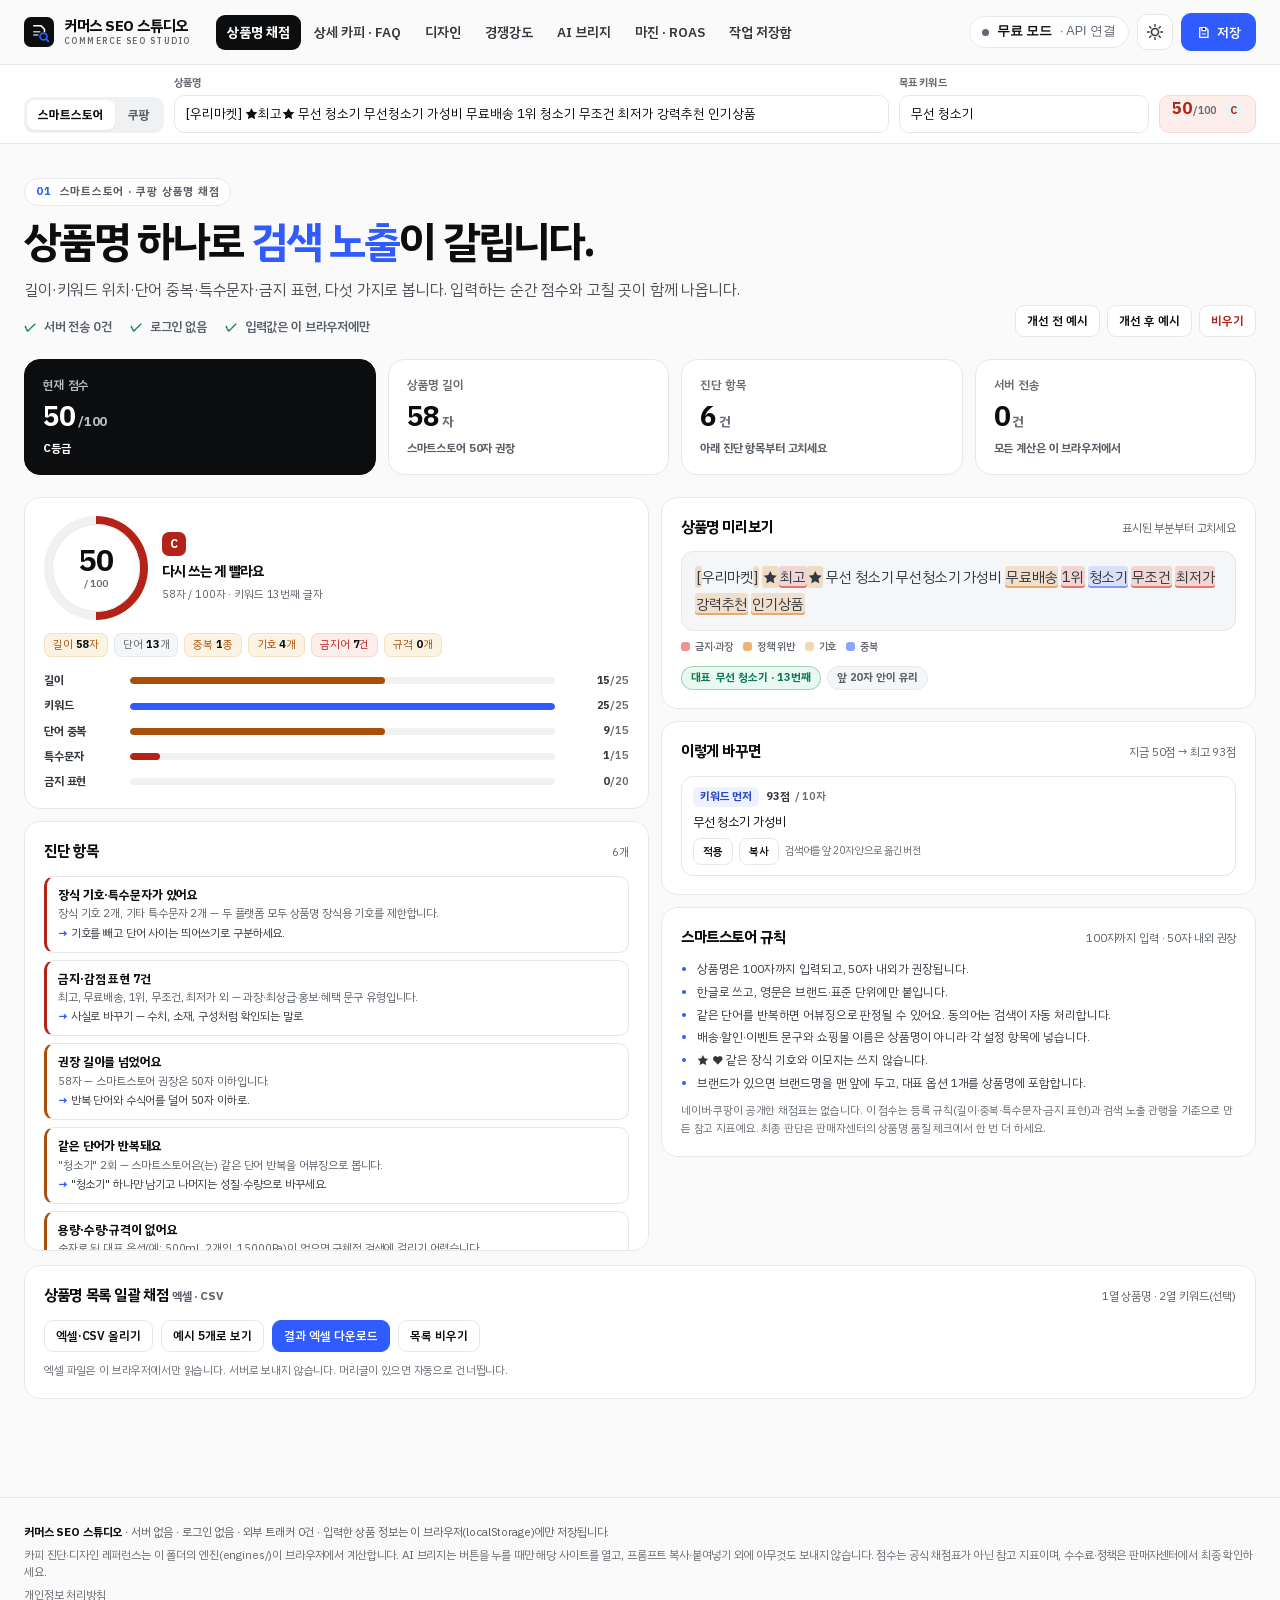
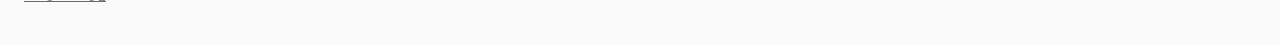
==== commit bbf33f74: "Korean word-boundary matching + Excel bulk scoring (SheetJS) + free AI taste" ====
--- a/index.html
+++ b/index.html
@@ -169,6 +169,28 @@
         </div>
       </div>
     </div>
+
+    <div class="panel bulk-panel" id="bulkPanel">
+      <div class="panel-head">
+        <h2>상품명 목록 일괄 채점 <span class="muted">엑셀 · CSV</span></h2>
+        <span class="muted" id="bulkStatus">1열 상품명 · 2열 키워드(선택)</span>
+      </div>
+      <div class="bulk-actions">
+        <label class="btn btn-ghost btn-sm file-btn">엑셀·CSV 올리기
+          <input id="bulkFile" type="file" accept=".xlsx,.xls,.csv,text/csv" hidden />
+        </label>
+        <button class="btn btn-ghost btn-sm" data-action="bulk-sample">예시 5개로 보기</button>
+        <button class="btn btn-primary btn-sm" data-action="bulk-export" id="bulkExport" disabled>결과 엑셀 다운로드</button>
+        <button class="btn btn-ghost btn-sm" data-action="bulk-clear" id="bulkClear" disabled>목록 비우기</button>
+      </div>
+      <div class="table-scroll" id="bulkTableWrap" hidden>
+        <table class="sim-table bulk-table">
+          <thead><tr><th>#</th><th>상품명</th><th>키워드</th><th>점수</th><th>등급</th><th>고칠 곳</th></tr></thead>
+          <tbody id="bulkRows"></tbody>
+        </table>
+      </div>
+      <p class="foot-note">엑셀 파일은 이 브라우저에서만 읽습니다. 서버로 보내지 않습니다. 머리글이 있으면 자동으로 건너뜁니다.</p>
+    </div>
   </section>
 
   <!-- ── 2. 상세 카피 ──────────────────────────────── -->
@@ -587,6 +609,19 @@
         </div>
         <div class="bridge-applied" id="bridgeApplied"></div>
 
+        <div class="free-taste" id="freeTaste">
+          <div class="free-taste-head">
+            <strong>키 없이 무료로 바로 실행</strong>
+            <span class="muted" id="freeStatus">하루 5회</span>
+          </div>
+          <div class="bridge-result-actions">
+            <button class="btn btn-primary btn-sm" data-action="free-run">무료 AI로 실행</button>
+            <span class="muted" id="freeRemain"></span>
+          </div>
+          <div class="free-limit" id="freeLimitCard" hidden></div>
+          <p class="foot-note">위 [1. 시킬 일]의 프롬프트를 그대로 보냅니다. 외부 AI 제공자로 전송되니 민감한 정보는 넣지 마세요.</p>
+        </div>
+
         <details class="gemini-api">
           <summary>선택: 무료 Gemini API 키로 바로 실행</summary>
           <p class="foot-note">키가 있으면 새 창 없이 이 화면에서 결과를 받습니다. 키는 이 브라우저(localStorage)에만 저장되고, 실행할 때만 Google 엔드포인트로 보냅니다. 무료 등급은 분당 요청 수 제한이 있습니다.</p>
@@ -754,6 +789,9 @@
 <script src="engines/pro-studio.js"></script>
 <script src="engines/copy-psych-engine.js"></script>
 <script src="engines/design-ref-engine.js"></script>
+<script src="engines/es-hangul.js"></script>
+<script src="engines/korean-text.js"></script>
+<script src="engines/free-ai-client.js"></script>
 <script src="core.js"></script>
 <script src="data.js"></script>
 <script src="app.js"></script>
--- a/styles.css
+++ b/styles.css
@@ -1272,3 +1272,23 @@
 /* 제안 카드도 흰 바탕 */
 .suggest { background: var(--surface); border-color: var(--line); }
 .suggest-top .s-label { background: var(--brand-soft); color: var(--accent); }
+
+/* ── 상품명 목록 일괄 채점 (엑셀·CSV) ─────────────────── */
+.bulk-panel { margin-top: 14px; }
+.bulk-actions { display: flex; flex-wrap: wrap; gap: 8px; align-items: center; margin: 10px 0 4px; }
+.file-btn { position: relative; overflow: hidden; }
+.file-btn input[type="file"] { position: absolute; inset: 0; opacity: 0; cursor: pointer; }
+.bulk-table { width: 100%; }
+.bulk-table th, .bulk-table td { font-size: 12px; }
+.bulk-table td.bulk-name { max-width: 340px; overflow: hidden; text-overflow: ellipsis; white-space: nowrap; }
+.bulk-issue { font-size: 11px; color: var(--ink-3); }
+
+/* ── 무료 AI 맛보기 ───────────────────────────────────── */
+.free-taste { margin-top: 12px; padding: 11px 12px; border: 1px solid var(--line); border-radius: 10px; background: var(--surface-2); }
+.free-taste-head { display: flex; align-items: baseline; justify-content: space-between; gap: 10px; }
+.free-taste-head strong { font-size: 12.5px; }
+.free-taste-head .muted { font-size: 11px; }
+.free-taste .bridge-result-actions { margin-top: 8px; }
+.free-limit { margin-top: 9px; padding: 10px 11px; border: 1px solid color-mix(in srgb, var(--amber) 40%, transparent); border-radius: 9px; background: var(--amber-soft, #fff8e6); font-size: 11.5px; line-height: 1.6; }
+.free-limit b { display: block; margin-bottom: 3px; }
+.free-limit-actions { display: flex; flex-wrap: wrap; gap: 7px; margin-top: 8px; }
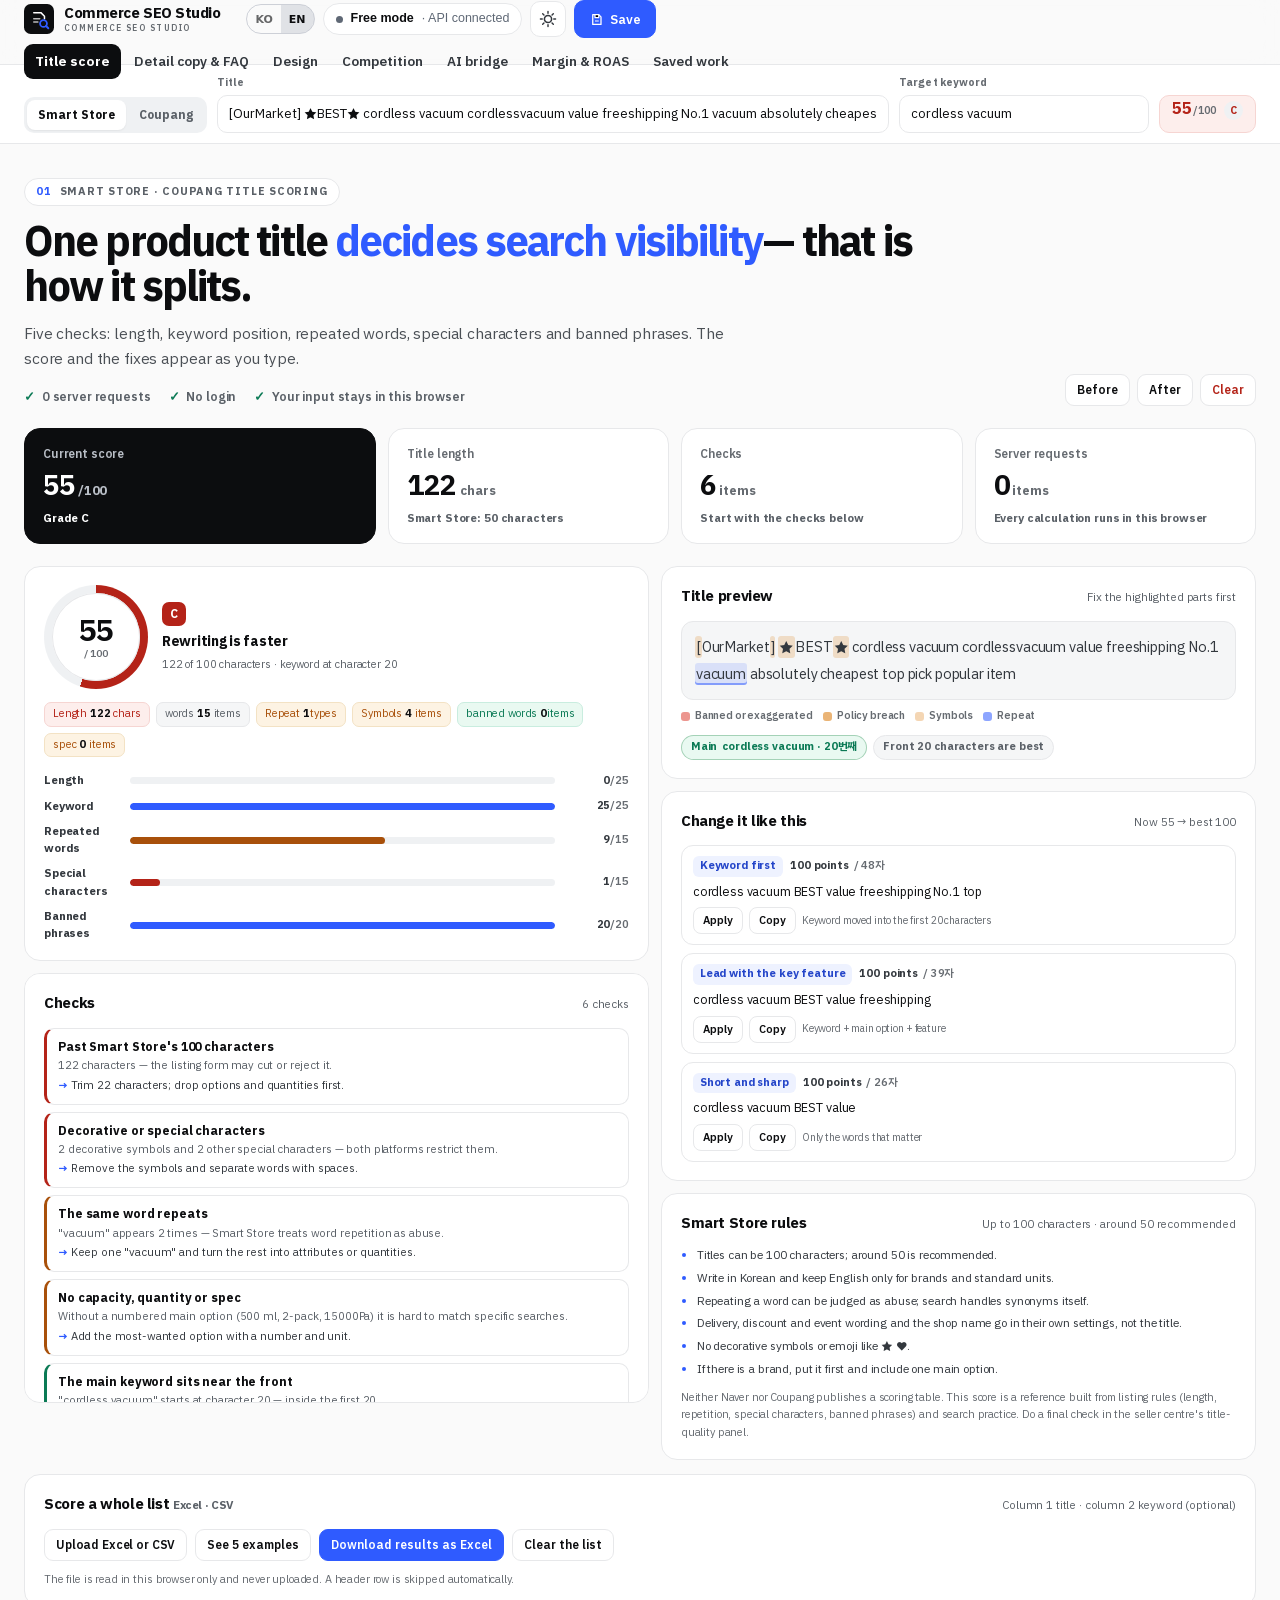
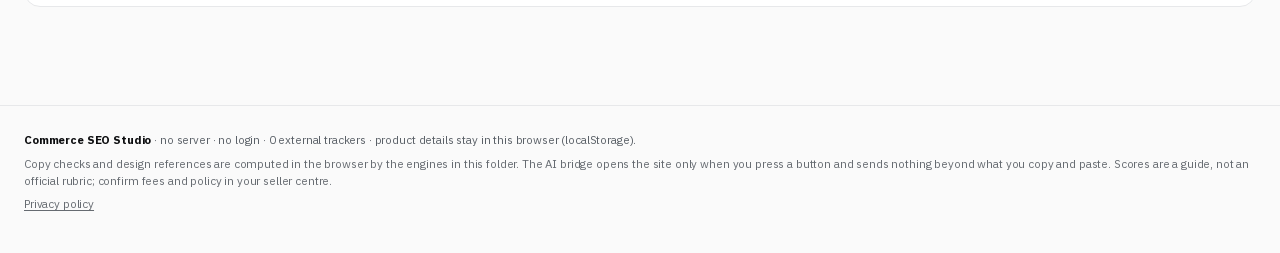
==== commit 958fc14f: "다국어 지원(한/영): KO·EN 토글·문구 사전 - 언어 결정: ?lang= → localStorage(onetap_lang) → navigator.language - 헤더 KO" ====
--- a/index.html
+++ b/index.html
@@ -9,6 +9,8 @@
 <meta name="color-scheme" content="light dark" />
 <link rel="icon" href="favicon.svg" type="image/svg+xml" />
 <link rel="stylesheet" href="styles.css" />
+<script src="i18n-strings.js"></script>
+<script src="engines/i18n.js"></script>
 </head>
 <body data-tab="score">
 <a class="skip-link" href="#main">본문으로 바로가기</a>
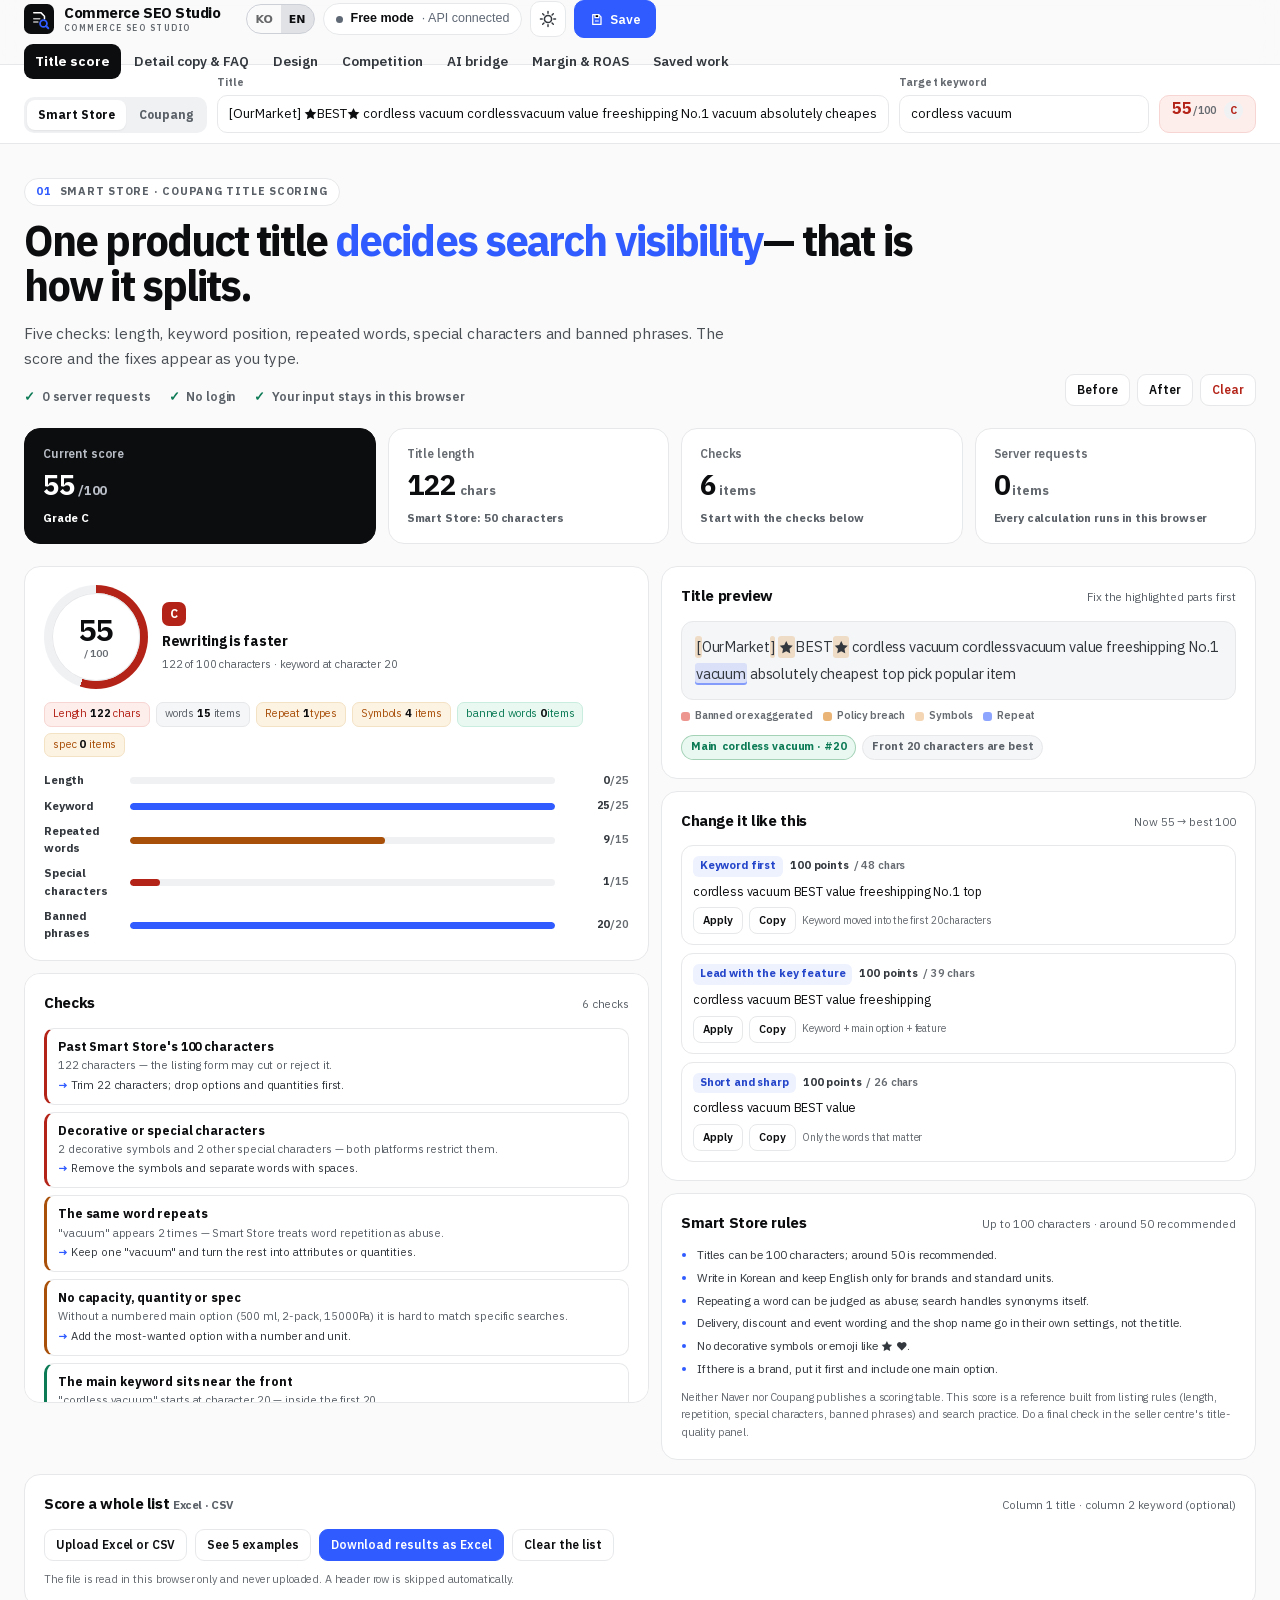
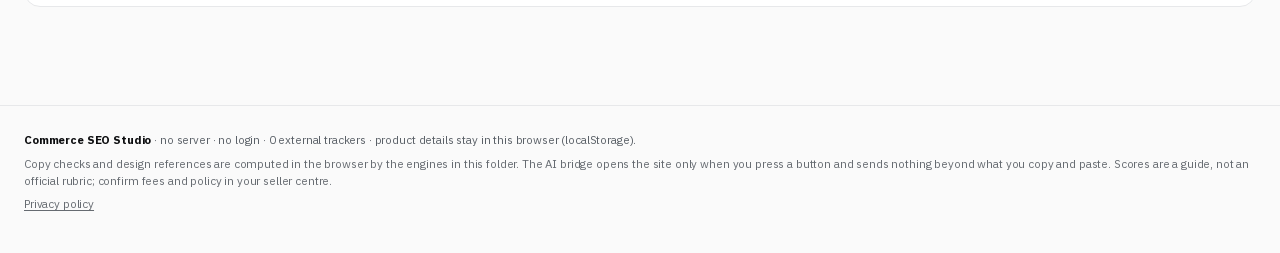
==== commit 4fd21781: "다국어: 생성 카피·디자인 진단·경쟁 분석 영어 문구 보완, 조각 단위 번역 규칙 추가" ====
--- a/index.html
+++ b/index.html
@@ -596,7 +596,7 @@
         <div class="chip-row" id="bridgeTasks"></div>
         <div class="prompt-box">
           <div class="prompt-head"><strong id="promptTitle">—</strong></div>
-          <pre class="prompt-text" id="promptText"></pre>
+          <pre class="prompt-text" id="promptText" data-i18n-skip></pre>
         </div>
         <div class="bridge-actions" id="bridgeActions"></div>
         <p class="foot-note">새 창이 차단되면 프롬프트는 이미 복사되어 있으니 구독 중인 앱을 직접 열어 붙여넣으세요. 이 앱은 어떤 로그인 정보도 보지 않습니다.</p>
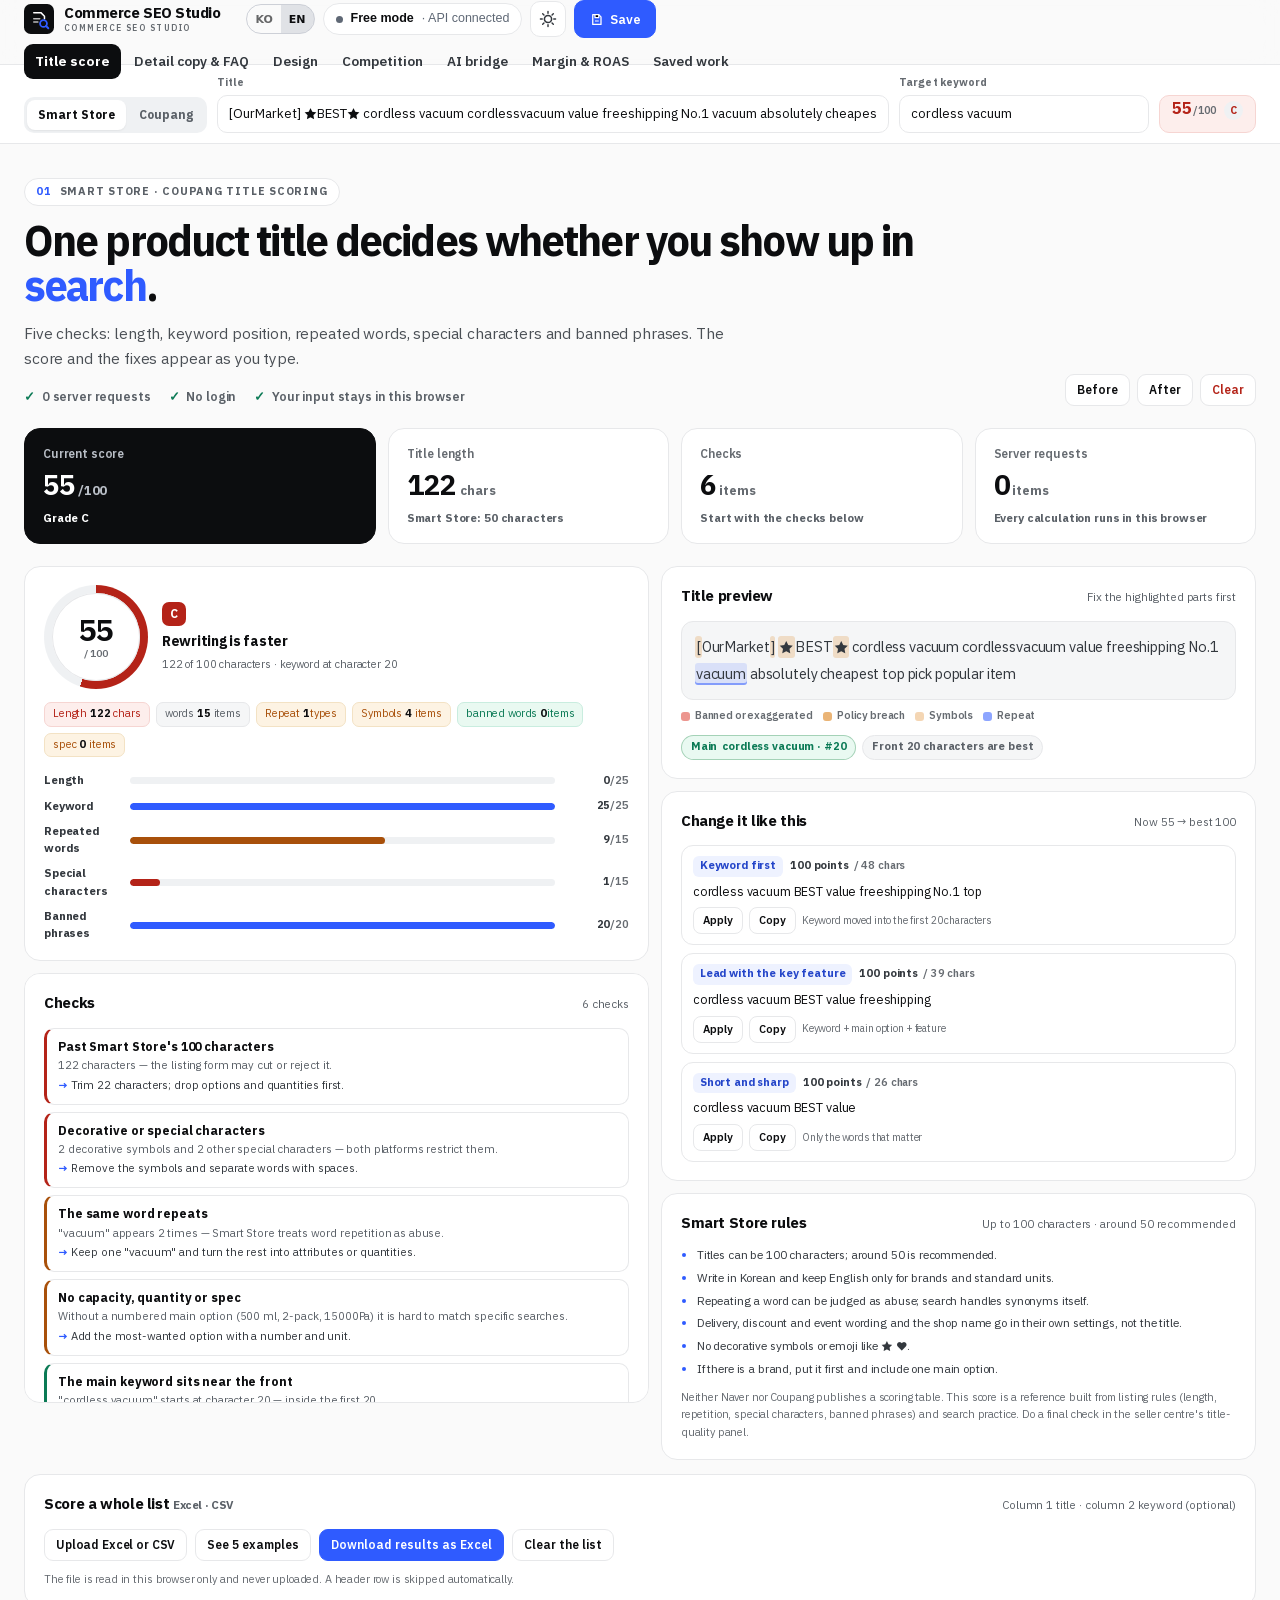
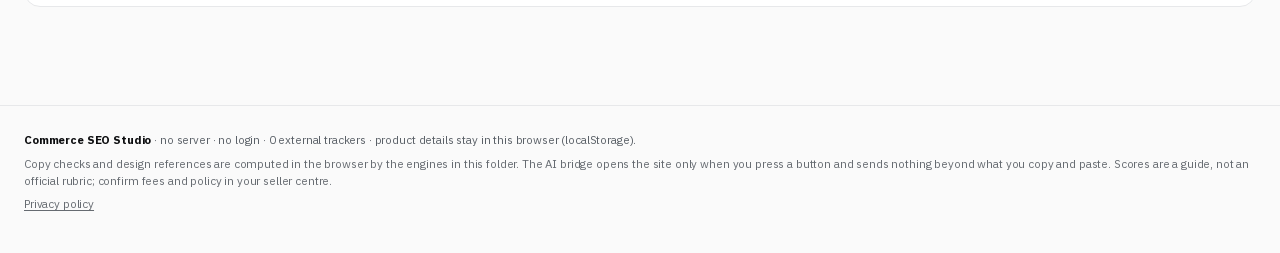
==== commit 8a7b189b: "다국어: 제목 문장은 완성형 영어로 교체(data-i18n-en), 어색한 조각 번역 정리" ====
--- a/index.html
+++ b/index.html
@@ -88,7 +88,7 @@
     <div class="view-head">
             <div class="view-title">
         <span class="eyebrow"><b>01</b> 스마트스토어 · 쿠팡 상품명 채점</span>
-        <h1>상품명 하나로 <em>검색 노출</em>이 갈립니다.</h1>
+        <h1 data-i18n-en="One product title decides whether you show up in <em>search</em>.">상품명 하나로 <em>검색 노출</em>이 갈립니다.</h1>
         <p class="sub">길이·키워드 위치·단어 중복·특수문자·금지 표현, 다섯 가지로 봅니다. 입력하는 순간 점수와 고칠 곳이 함께 나옵니다.</p>
         <div class="trust"><span><i>✓</i>서버 전송 0건</span><span><i>✓</i>로그인 없음</span><span><i>✓</i>입력값은 이 브라우저에만</span></div>
       </div>
@@ -200,7 +200,7 @@
     <div class="view-head">
             <div class="view-title">
         <span class="eyebrow"><b>02</b> 상세 카피 · FAQ</span>
-        <h1>장점 3개면 <em>7단 카피</em>까지 나옵니다.</h1>
+        <h1 data-i18n-en="Three benefits in, a <em>seven-step page</em> out.">장점 3개면 <em>7단 카피</em>까지 나옵니다.</h1>
         <p class="sub">후킹 헤드라인 5종, 7단 설득 카피, 예상 FAQ 5개를 한 번에 만듭니다. 그대로 복사해 상세페이지에 붙이세요.</p>
       </div>
 
@@ -350,7 +350,7 @@
     <div class="view-head">
             <div class="view-title">
         <span class="eyebrow"><b>03</b> 디자인 레퍼런스</span>
-        <h1>레퍼런스에서 <em>구도</em>를 가져옵니다.</h1>
+        <h1 data-i18n-en="Borrow the <em>layout</em> from a reference.">레퍼런스에서 <em>구도</em>를 가져옵니다.</h1>
         <p class="sub">상품·타겟 맥락을 읽고 핀터레스트 고전환 레퍼런스 3~4안을 추천합니다. 하나를 고르면 팔레트·서체·여백·이미지 배치까지 바뀝니다.</p>
       </div>
 
@@ -484,7 +484,7 @@
     <div class="view-head">
             <div class="view-title">
         <span class="eyebrow"><b>04</b> 연관키워드 경쟁강도</span>
-        <h1>1초면 <em>경쟁강도</em>가 보입니다.</h1>
+        <h1 data-i18n-en="One second and the <em>competition</em> is on screen.">1초면 <em>경쟁강도</em>가 보입니다.</h1>
         <p class="sub">경쟁강도 = 네이버 쇼핑 등록 상품수 ÷ 월 검색량(PC+모바일). 세 숫자만 넣으면 등급과 추천 순서가 바로 나옵니다.</p>
       </div>
 
@@ -580,7 +580,7 @@
     <div class="view-head">
             <div class="view-title">
         <span class="eyebrow"><b>05</b> 내 구독 AI 브리지</span>
-        <h1>이미 쓰는 AI를 <em>그대로</em> 씁니다.</h1>
+        <h1 data-i18n-en="Use the AI you already pay for, <em>as it is</em>.">이미 쓰는 AI를 <em>그대로</em> 씁니다.</h1>
         <p class="sub">API 추가 결제 없이 ChatGPT·Claude·Gemini에 이 앱이 만든 프롬프트를 넣고, 결과만 붙여넣으세요. 프롬프트는 자동 복사됩니다.</p>
       </div>
 
@@ -650,7 +650,7 @@
     <div class="view-head">
             <div class="view-title">
         <span class="eyebrow"><b>06</b> 마진 · ROAS</span>
-        <h1>팔수록 남는 돈, <em>ROAS</em>까지.</h1>
+        <h1 data-i18n-en="What each sale leaves you, and the <em>ROAS</em> behind it.">팔수록 남는 돈, <em>ROAS</em>까지.</h1>
         <p class="sub">1건 팔 때 남는 돈과 광고비를 얼마까지 쓸 수 있는지(손익분기 ROAS)를 계산합니다. 가격을 바꿔 보세요.</p>
       </div>
 
@@ -731,7 +731,7 @@
     <div class="view-head">
             <div class="view-title">
         <span class="eyebrow"><b>07</b> 작업 저장함</span>
-        <h1>작업은 <em>한 곳</em>에 쌓입니다.</h1>
+        <h1 data-i18n-en="Everything you make lands in <em>one place</em>.">작업은 <em>한 곳</em>에 쌓입니다.</h1>
         <p class="sub">상품별 점수·마진·메모를 모아 두고 이어서 작업합니다. CSV·JSON으로 내보내고 다시 가져올 수 있습니다.</p>
       </div>
 
